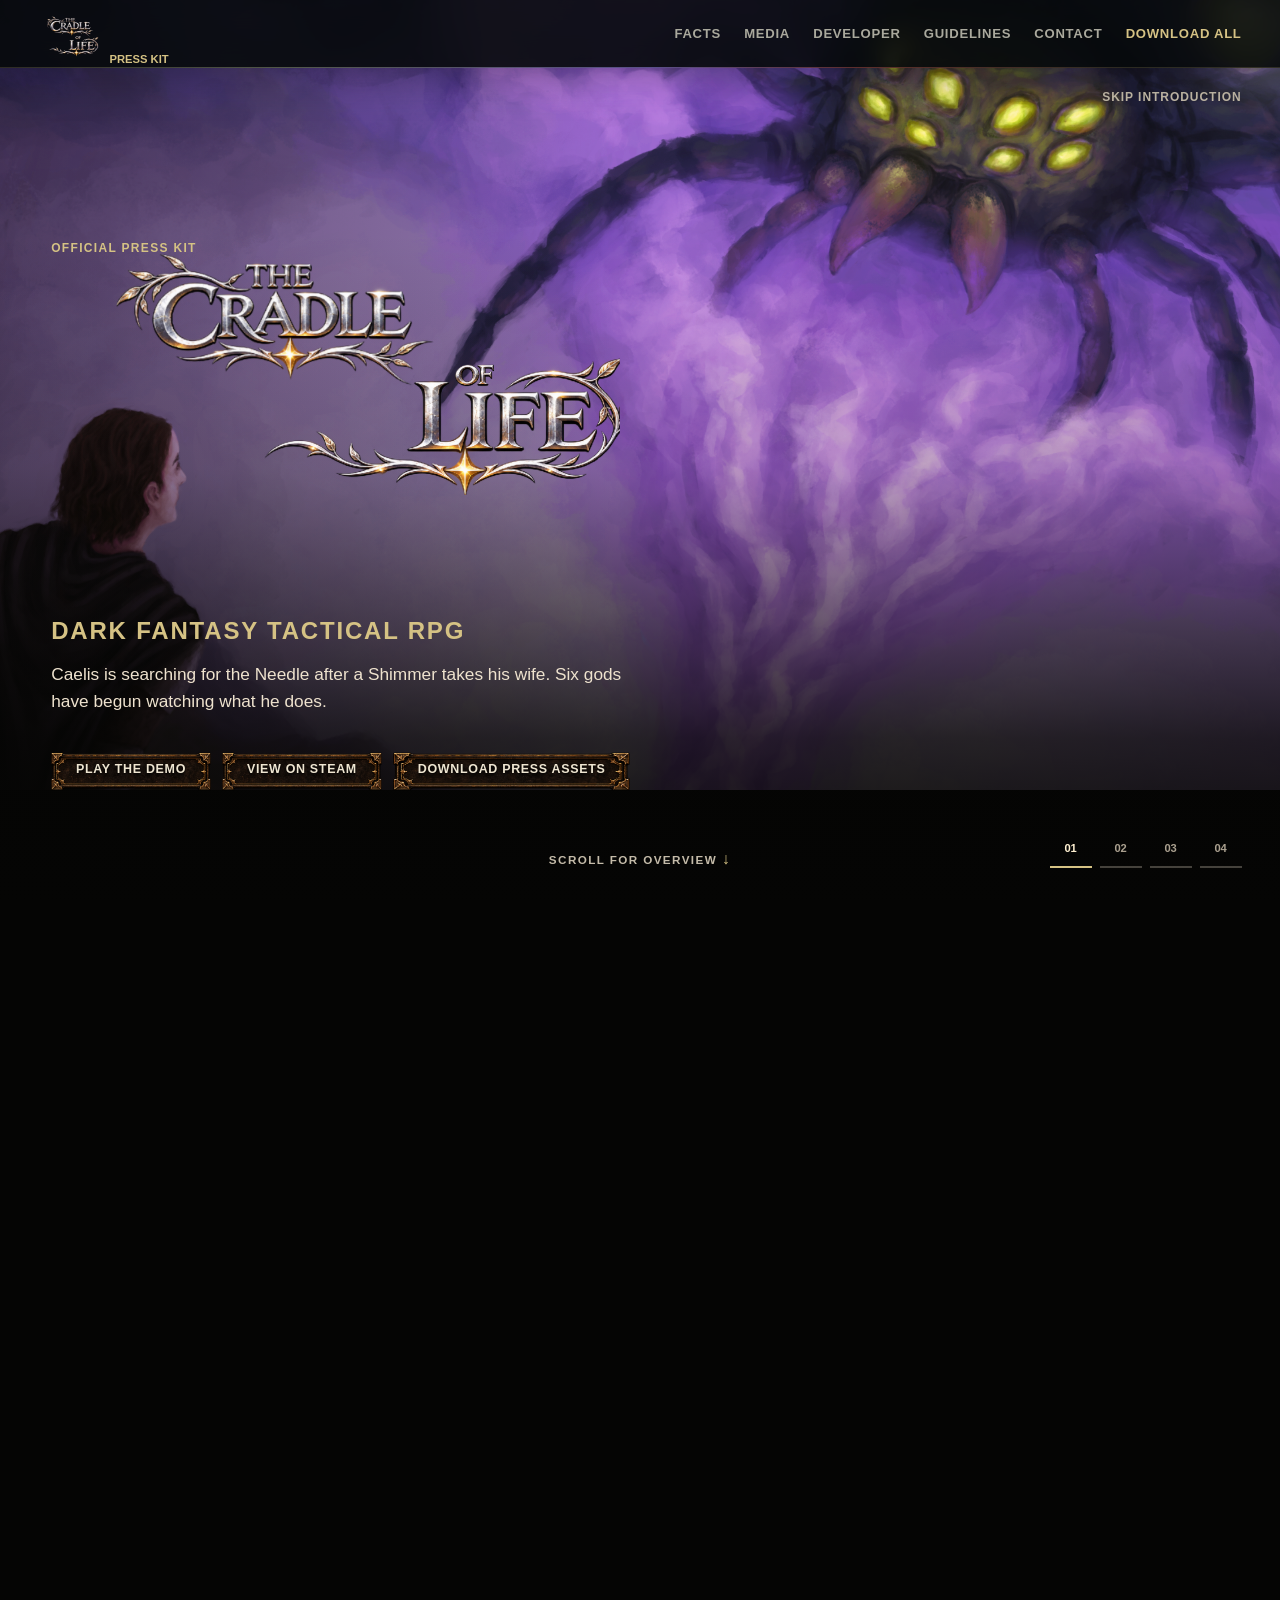
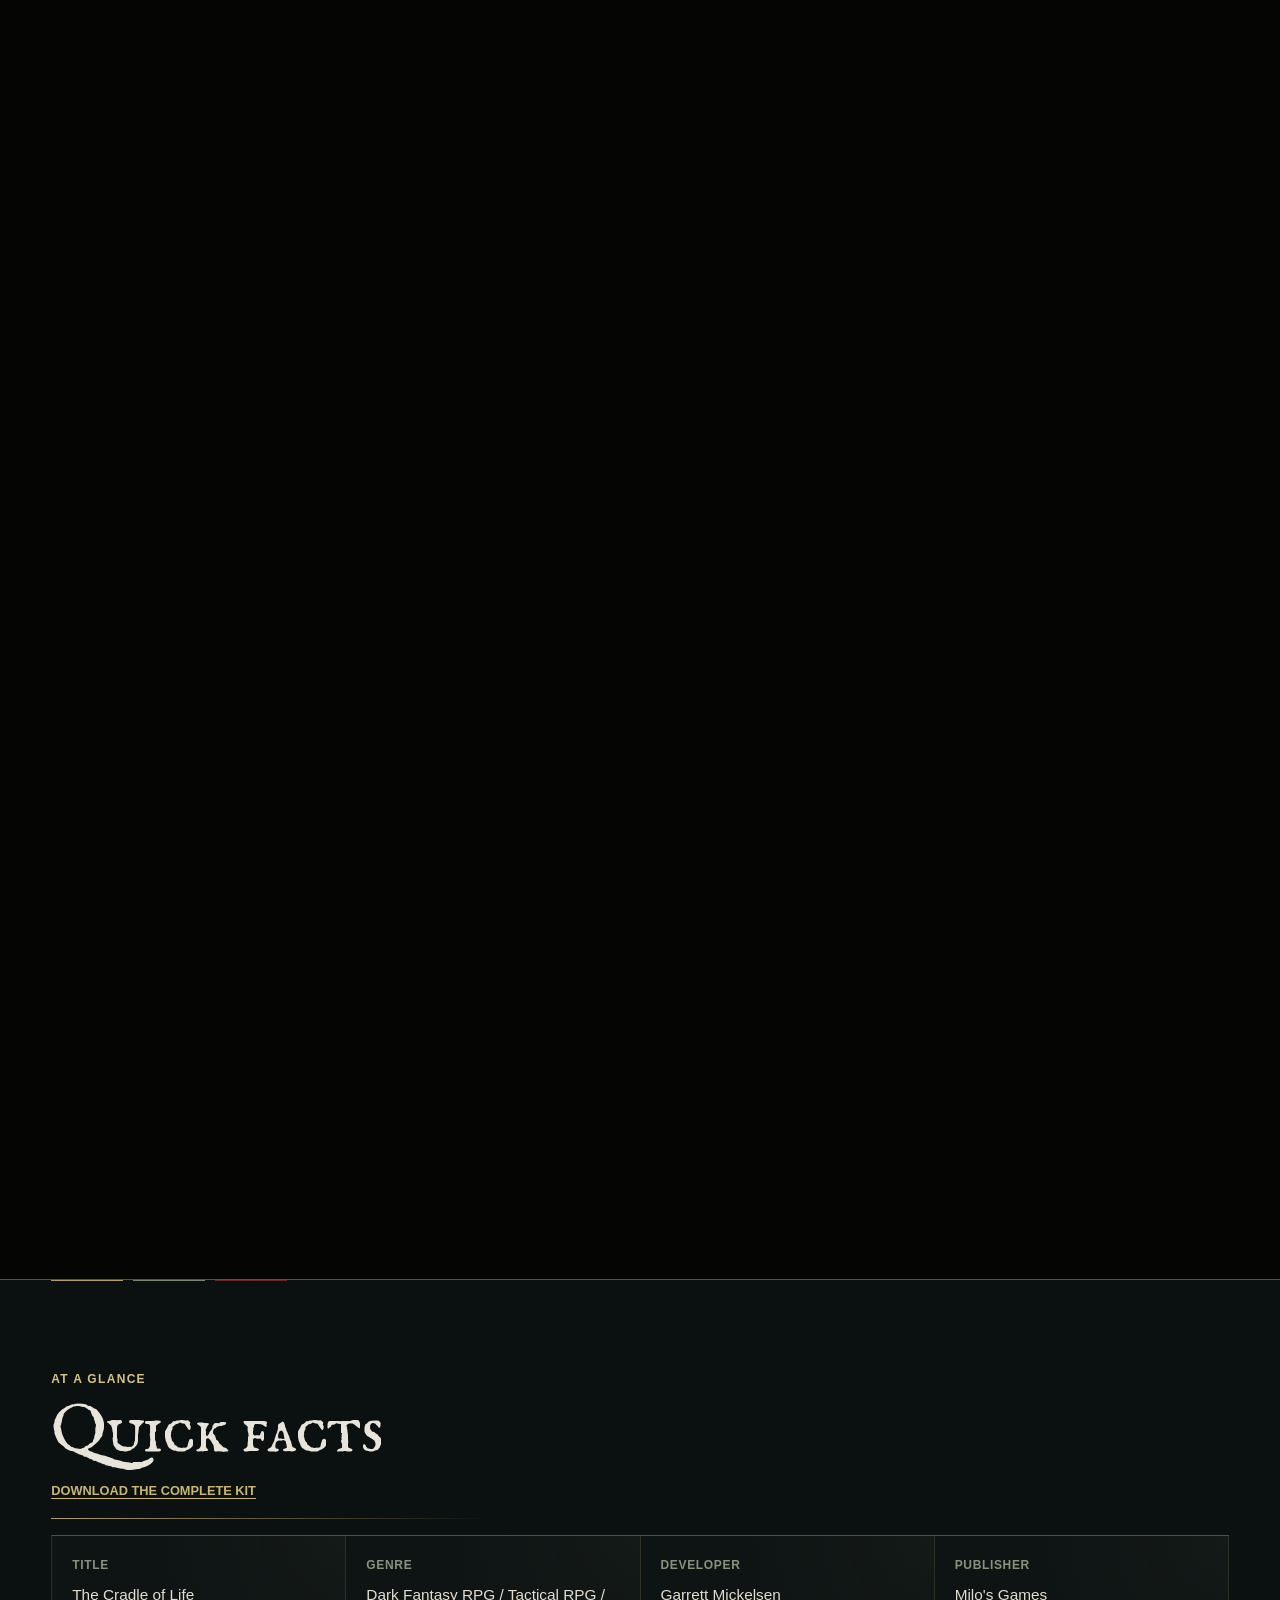
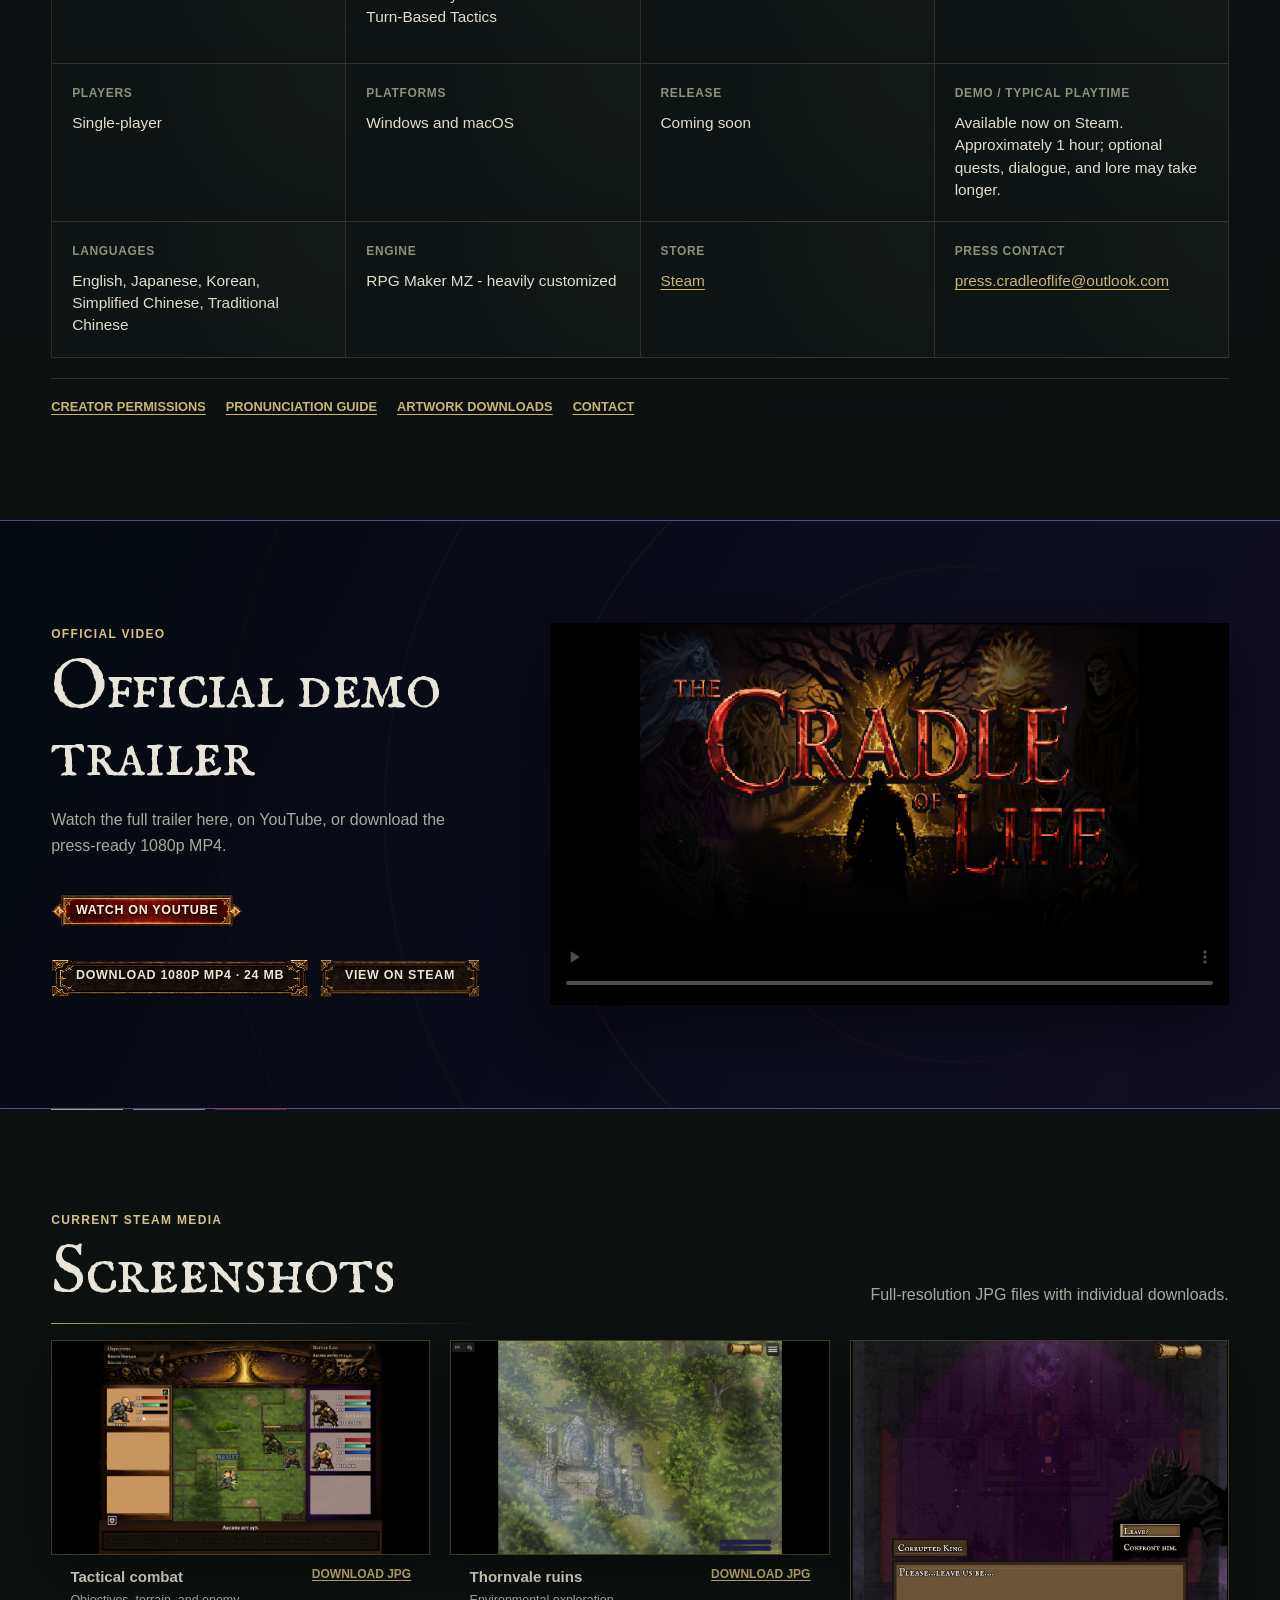
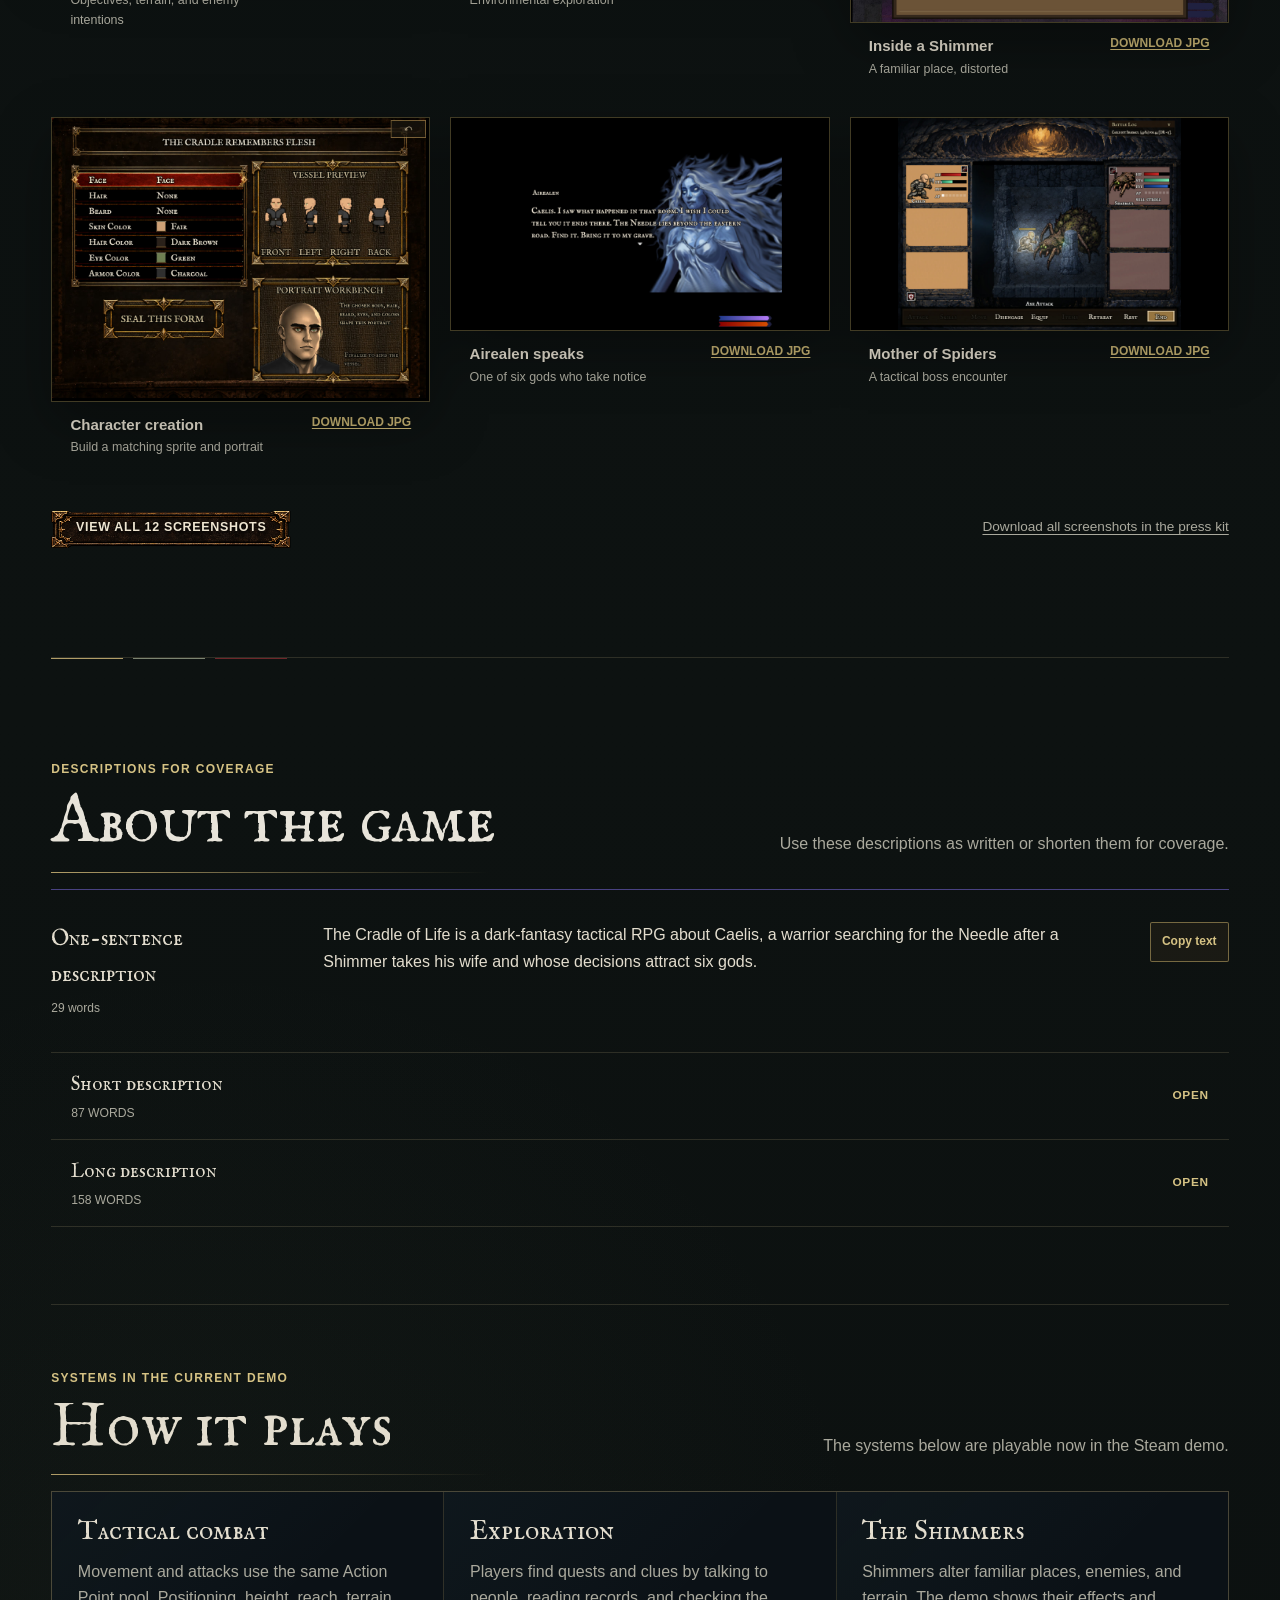
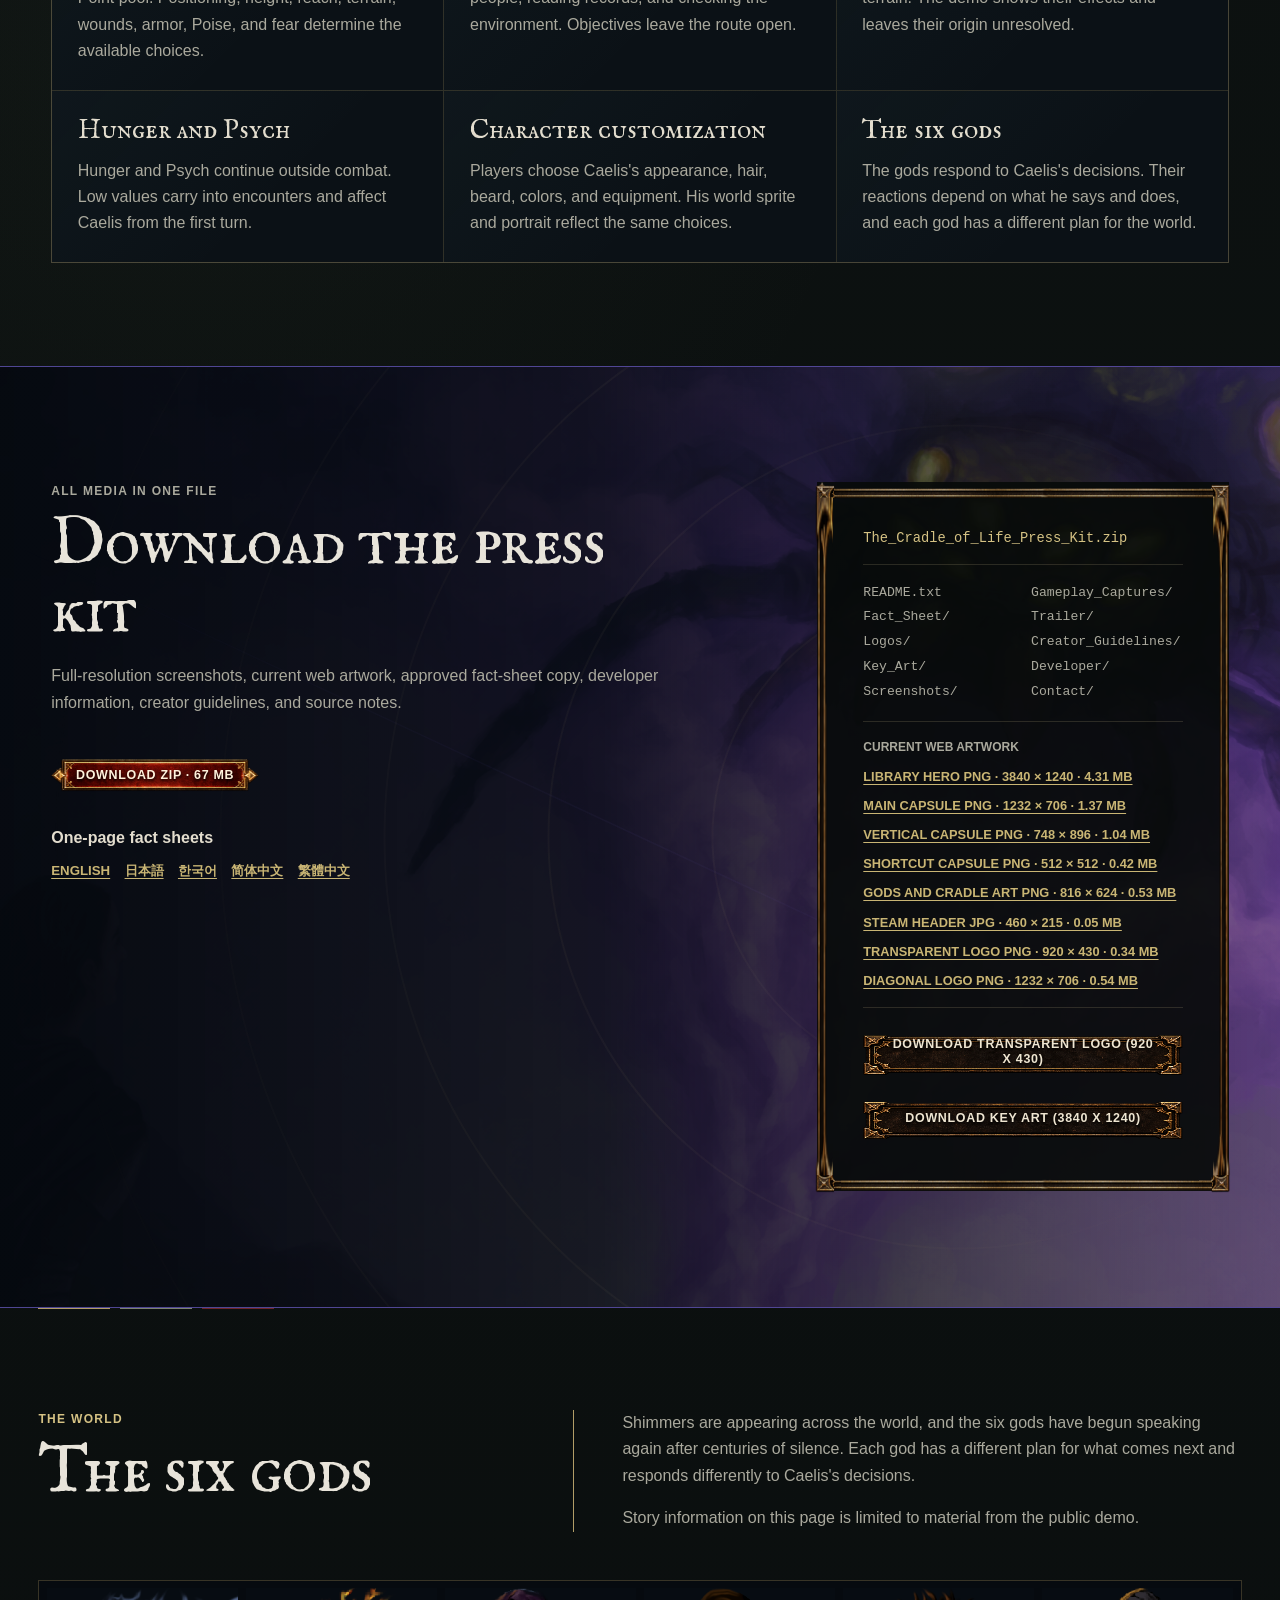
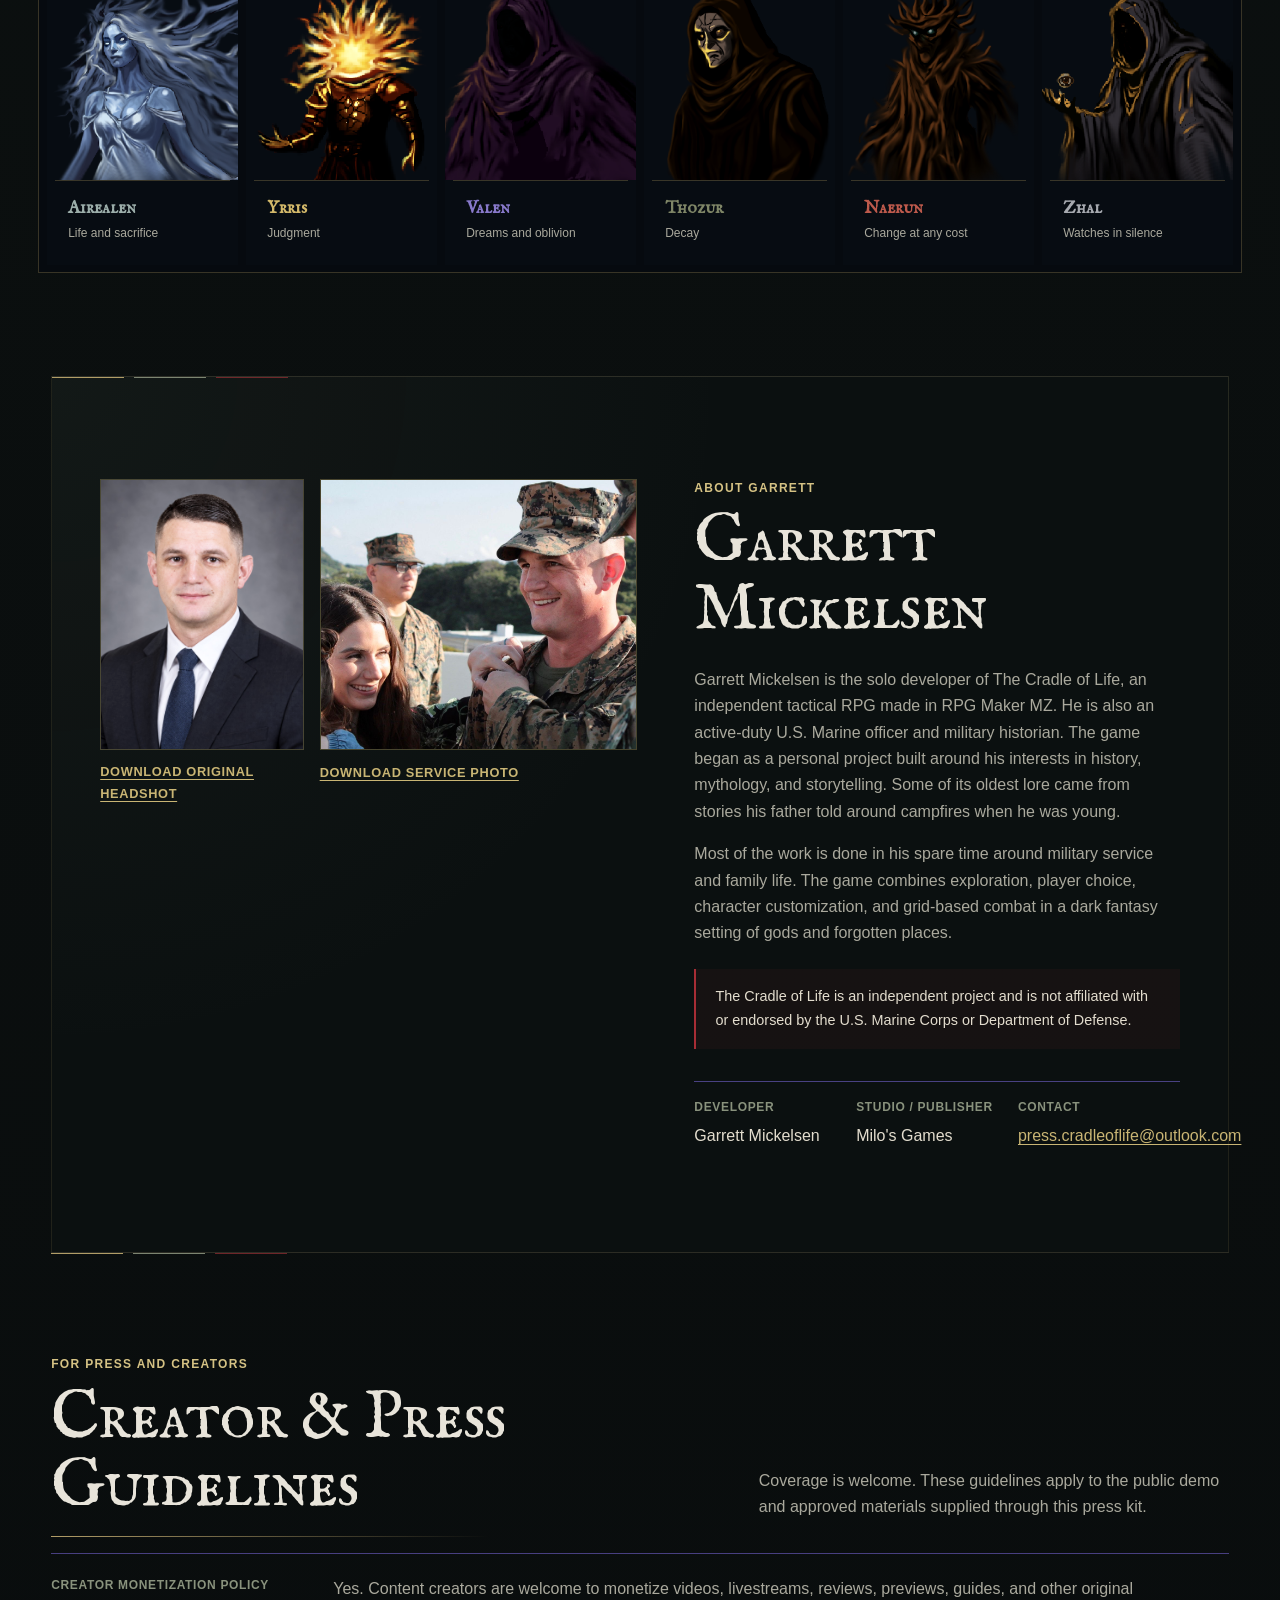
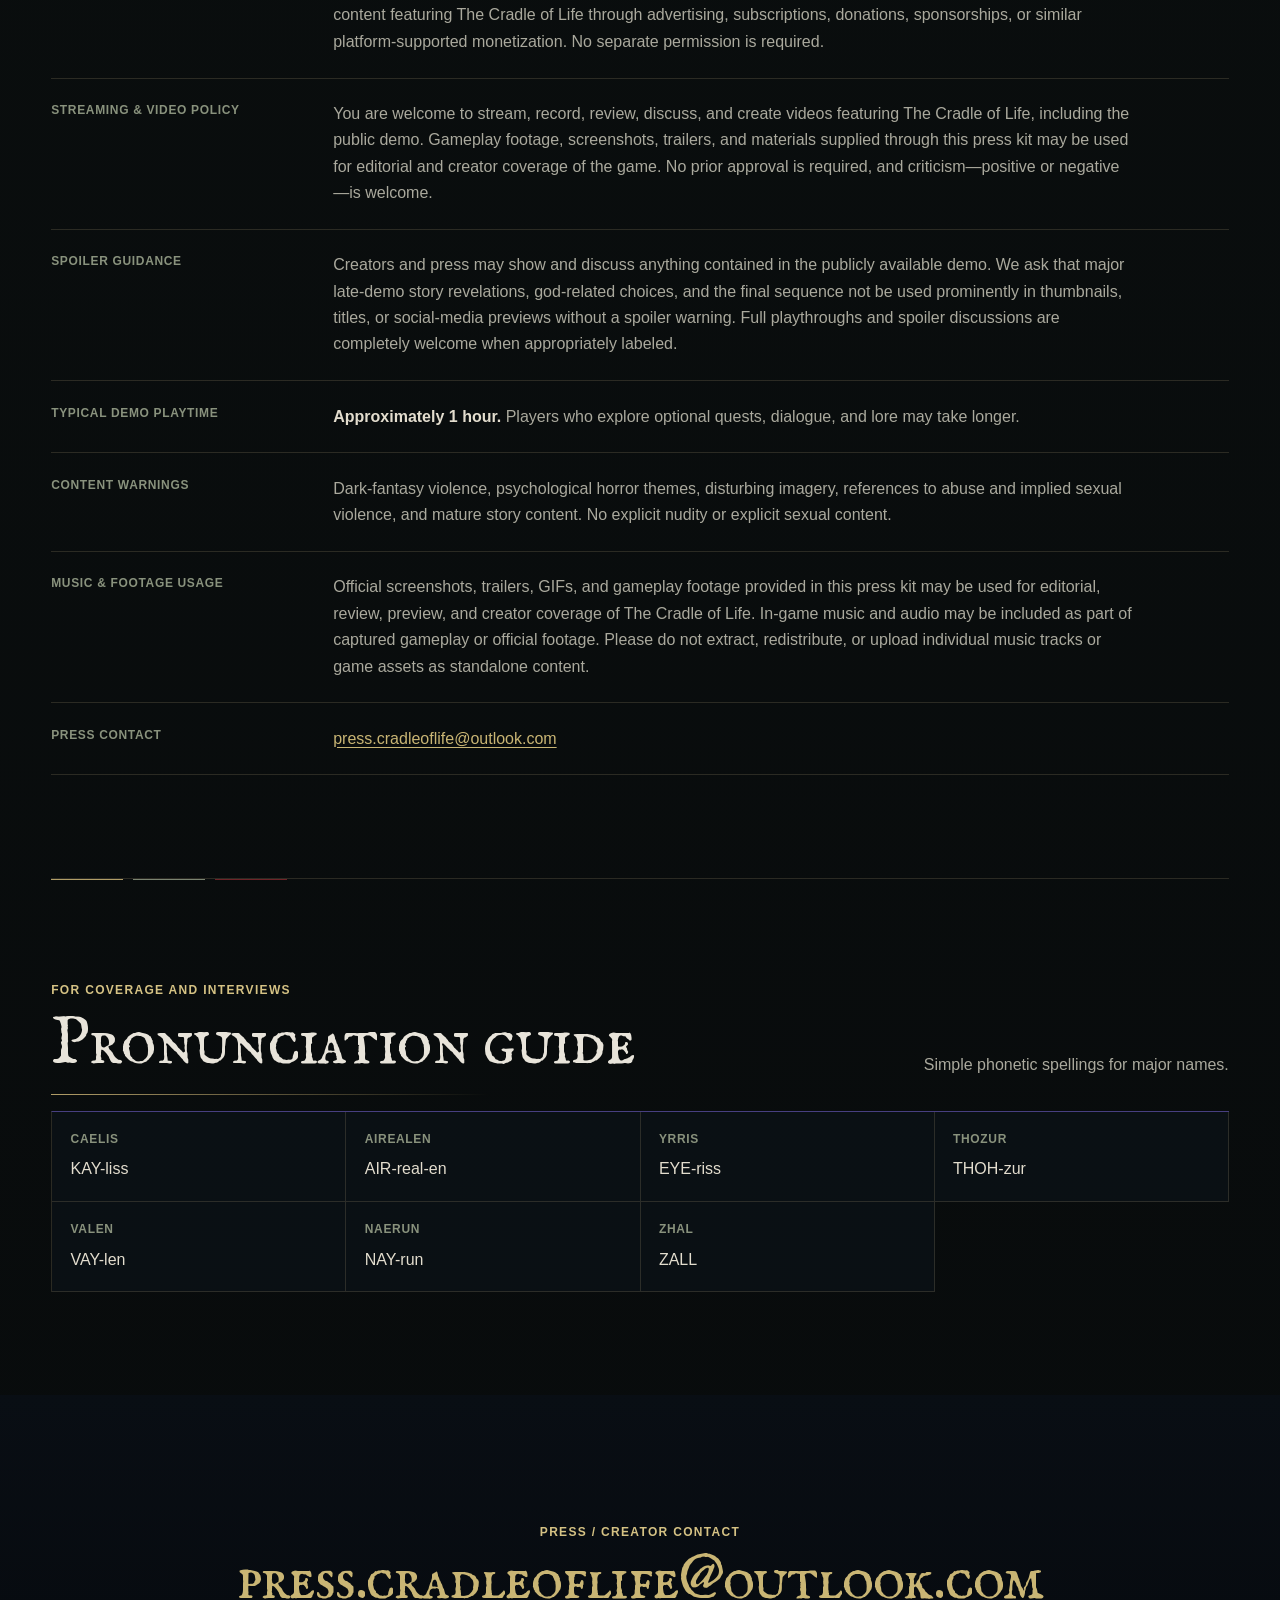
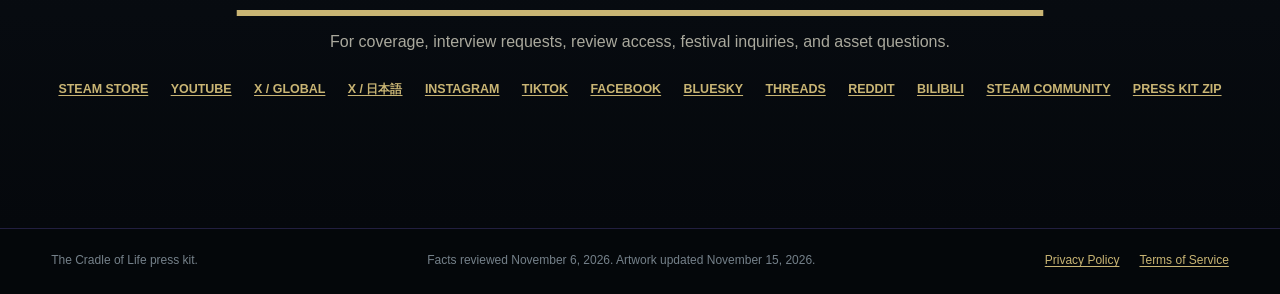
==== index.html @ 35439c55 "Fine tune mobile logo edge spacing" ====
<!doctype html>
<html lang="en">
<head>
  <meta charset="utf-8">
  <meta name="viewport" content="width=device-width, initial-scale=1">
  <title>The Cradle of Life | Press Kit</title>
  <meta name="description" content="Official press kit for The Cradle of Life, a dark-fantasy tactical RPG by Garrett Mickelsen. Facts, descriptions, screenshots, trailer, and downloadable media.">
  <meta name="theme-color" content="#090d13">
  <meta property="og:type" content="website">
  <meta property="og:title" content="The Cradle of Life | Press Kit">
  <meta property="og:description" content="Press materials for the dark-fantasy tactical RPG: facts, screenshots, key art, trailer, and contact information.">
  <meta property="og:url" content="https://grmickelsen.github.io/Cradle-of-Life-Press-Kit/">
  <meta property="og:image" content="https://grmickelsen.github.io/Cradle-of-Life-Press-Kit/assets/key-art/CradleOfLife_MainCapsule_1232x706.png">
  <meta property="og:image:alt" content="The Cradle of Life key art showing Caelis beneath a Shimmer and the Mother of Spiders.">
  <meta name="twitter:card" content="summary_large_image">
  <meta name="twitter:title" content="The Cradle of Life | Press Kit">
  <meta name="twitter:description" content="Facts, screenshots, key art, trailer, and contact information for The Cradle of Life.">
  <meta name="twitter:image" content="https://grmickelsen.github.io/Cradle-of-Life-Press-Kit/assets/key-art/CradleOfLife_MainCapsule_1232x706.png">
  <link rel="canonical" href="https://grmickelsen.github.io/Cradle-of-Life-Press-Kit/">
  <link rel="icon" href="assets/favicon.png" type="image/png">
  <link rel="stylesheet" href="css/style.css?v=20261115-mobile-logo-edge-aligned">
  <script type="application/ld+json">
  {"@context":"https://schema.org","@type":"VideoGame","name":"The Cradle of Life","description":"A dark-fantasy tactical RPG with grid combat, exploration, and decisions that draw the attention of six gods.","genre":["Dark Fantasy RPG","Tactical RPG","Turn-Based Tactics"],"playMode":"SinglePlayer","operatingSystem":["Windows","macOS"],"author":{"@type":"Person","name":"Garrett Mickelsen"},"publisher":{"@type":"Organization","name":"Milo's Games"},"url":"https://store.steampowered.com/app/4580240/The_Cradle_of_Life/","trailer":{"@type":"VideoObject","name":"The Cradle of Life - Official Demo Trailer","thumbnailUrl":"https://grmickelsen.github.io/Cradle-of-Life-Press-Kit/assets/trailer/official-trailer-poster.png","contentUrl":"https://youtu.be/dXcrJQChVNU"}}
  </script>
</head>
<body>
  <a class="skip-link" href="#main-content">Skip to press kit</a>

  <header class="site-header" data-header>
    <a class="wordmark" href="#top" aria-label="The Cradle of Life press kit home">
      <img src="assets/logo/CradleOfLife_ShortcutLogo_512x512.png" alt="" width="512" height="512">
      <small>Press Kit</small>
    </a>
    <button class="menu-toggle" type="button" aria-expanded="false" aria-controls="site-nav" data-menu-toggle>
      <span class="sr-only">Open navigation</span>
      <span aria-hidden="true"></span><span aria-hidden="true"></span><span aria-hidden="true"></span>
    </button>
    <nav id="site-nav" class="site-nav" aria-label="Press kit navigation" data-nav>
      <a href="#facts">Facts</a>
      <a href="#screenshots">Media</a>
      <a href="#developer">Developer</a>
      <a href="#creator-info">Guidelines</a>
      <a href="#contact">Contact</a>
      <a class="nav-download" href="downloads/The_Cradle_of_Life_Press_Kit.zip" download>Download all</a>
    </nav>
  </header>

  <main id="main-content">
    <section class="first-impression" id="top" aria-labelledby="hero-title" data-story>
      <div class="story-sticky">
        <div class="story-media" aria-hidden="true">
          <div class="story-visual story-opening-art is-active" data-story-visual="0"></div>
          <video class="story-visual story-video" data-story-visual="1" muted loop playsinline preload="metadata" poster="assets/gameplay/CradleOfLife_Gameplay_TacticalCombat-still.jpg?v=motion1">
            <source src="assets/gameplay/CradleOfLife_Gameplay_TacticalCombat.mp4?v=motion2" type="video/mp4">
          </video>
          <video class="story-visual story-video" data-story-visual="2" muted loop playsinline preload="metadata" poster="assets/gameplay/CradleOfLife_Gameplay_ShimmerCombat-still.jpg?v=motion1">
            <source src="assets/gameplay/CradleOfLife_Gameplay_ShimmerCombat.mp4?v=motion1" type="video/mp4">
          </video>
          <div class="story-visual story-gods-art" data-story-visual="3"></div>
          <div class="story-shade"></div>
        </div>

        <div class="story-copy">
          <article class="story-panel story-panel-title is-active" data-story-panel="0">
            <p class="eyebrow">Official press kit</p>
            <h1 class="sr-only" id="hero-title">The Cradle of Life</h1>
            <div class="hero-logo" aria-hidden="true"></div>
            <p class="hero-genre">Dark Fantasy Tactical RPG</p>
            <p class="hero-hook">Caelis is searching for the Needle after a Shimmer takes his wife. Six gods have begun watching what he does.</p>
            <div class="hero-actions" aria-label="Primary links">
              <a class="button button-primary" href="https://store.steampowered.com/app/4580240/The_Cradle_of_Life/" target="_blank" rel="noopener"><span>Play the demo</span></a>
              <a class="button button-secondary" href="https://store.steampowered.com/app/4580240/The_Cradle_of_Life/" target="_blank" rel="noopener"><span>View on Steam</span></a>
              <a class="button button-ghost" href="downloads/The_Cradle_of_Life_Press_Kit.zip" download><span>Download press assets</span></a>
            </div>
          </article>

          <article class="story-panel" data-story-panel="1" aria-hidden="true">
            <p class="eyebrow">Tactical combat</p>
            <h2>Combat uses one Action Point pool.</h2>
            <p>Moving, attacking, and using abilities all spend Action Points. Height, terrain, weapon reach, and position affect movement and attacks.</p>
          </article>

          <article class="story-panel" data-story-panel="2" aria-hidden="true">
            <p class="eyebrow">The Shimmers</p>
            <h2>Shimmers alter familiar places.</h2>
            <p>Inside a Shimmer, the terrain changes and familiar enemies may behave differently. The demo shows their effects and leaves their cause unresolved.</p>
          </article>

          <article class="story-panel" data-story-panel="3" aria-hidden="true">
            <p class="eyebrow">The six gods</p>
            <h2>Six gods respond to Caelis's decisions.</h2>
            <p>Each god has a different idea for the world's future. Conversations and choices determine which of them takes an interest.</p>
          </article>
        </div>

        <a class="story-skip" href="#facts">Skip introduction</a>
        <p class="story-scroll-cue" aria-hidden="true">Scroll for overview <span>&#8595;</span></p>
        <div class="story-progress" aria-label="Introduction chapters">
          <button class="is-active" type="button" data-story-jump="0" aria-label="Show title"><span>01</span></button>
          <button type="button" data-story-jump="1" aria-label="Show tactical combat"><span>02</span></button>
          <button type="button" data-story-jump="2" aria-label="Show the Shimmers"><span>03</span></button>
          <button type="button" data-story-jump="3" aria-label="Show the six gods"><span>04</span></button>
        </div>
      </div>

      <div class="story-steps" aria-hidden="true">
        <span class="story-step" data-story-step="0"></span>
        <span class="story-step" data-story-step="1"></span>
        <span class="story-step" data-story-step="2"></span>
        <span class="story-step" data-story-step="3"></span>
      </div>
    </section>

    <section class="section facts-section" id="facts" aria-labelledby="facts-title">
      <div class="section-heading">
        <p class="eyebrow">At a glance</p>
        <h2 id="facts-title">Quick facts</h2>
        <a class="text-link" href="downloads/The_Cradle_of_Life_Press_Kit.zip" download>Download the complete kit</a>
      </div>
      <dl class="fact-grid">
        <div><dt>Title</dt><dd>The Cradle of Life</dd></div>
        <div><dt>Genre</dt><dd>Dark Fantasy RPG / Tactical RPG / Turn-Based Tactics</dd></div>
        <div><dt>Developer</dt><dd>Garrett Mickelsen</dd></div>
        <div><dt>Publisher</dt><dd>Milo's Games</dd></div>
        <div><dt>Players</dt><dd>Single-player</dd></div>
        <div><dt>Platforms</dt><dd>Windows and macOS</dd></div>
        <div><dt>Release</dt><dd>Coming soon</dd></div>
        <div><dt>Demo / Typical playtime</dt><dd>Available now on Steam. Approximately 1 hour; optional quests, dialogue, and lore may take longer.</dd></div>
        <div><dt>Languages</dt><dd>English, Japanese, Korean, Simplified Chinese, Traditional Chinese</dd></div>
        <div><dt>Engine</dt><dd>RPG Maker MZ - heavily customized</dd></div>
        <div><dt>Store</dt><dd><a href="https://store.steampowered.com/app/4580240/The_Cradle_of_Life/" target="_blank" rel="noopener">Steam</a></dd></div>
        <div class="press-contact-row"><dt>Press contact</dt><dd><a href="mailto:press.cradleoflife@outlook.com" data-press-email-link><span data-press-email-text>press.cradleoflife@outlook.com</span></a><span hidden data-press-email-pending>Public press email pending</span></dd></div>
      </dl>
      <nav class="press-shortcuts" aria-label="Press and creator resources">
        <a href="#creator-info">Creator permissions</a>
        <a href="#pronunciation">Pronunciation guide</a>
        <a href="#downloads">Artwork downloads</a>
        <a href="#contact">Contact</a>
      </nav>
    </section>

    <section class="trailer-section" id="trailer" aria-labelledby="trailer-title">
      <div class="trailer-inner">
        <div class="trailer-copy">
          <p class="eyebrow">Official video</p>
          <h2 id="trailer-title">Official demo trailer</h2>
          <p>Watch the full trailer here, on YouTube, or download the press-ready 1080p MP4.</p>
          <div class="trailer-actions">
            <a class="button button-primary" href="https://youtu.be/dXcrJQChVNU" target="_blank" rel="noopener">Watch on YouTube</a>
            <a class="button button-secondary" href="assets/trailer/CradleOfLife_Official_Demo_Trailer_1080p.mp4" download>Download 1080p MP4 · 24 MB</a>
            <a class="button button-secondary" href="https://store.steampowered.com/app/4580240/The_Cradle_of_Life/" target="_blank" rel="noopener">View on Steam</a>
          </div>
        </div>
        <video class="trailer-video" controls preload="metadata" playsinline poster="assets/trailer/official-trailer-poster.png" aria-label="The Cradle of Life official demo trailer">
          <source src="assets/trailer/CradleOfLife_Official_Demo_Trailer_1080p.mp4" type="video/mp4">
          <a href="https://youtu.be/dXcrJQChVNU">Watch the official demo trailer on YouTube</a>.
        </video>
      </div>
    </section>

    <section class="section media-preview" id="screenshots" aria-labelledby="screenshots-title">
      <div class="section-heading split-heading">
        <div>
          <p class="eyebrow">Current Steam media</p>
          <h2 id="screenshots-title">Screenshots</h2>
        </div>
        <p class="heading-note">Full-resolution JPG files with individual downloads.</p>
      </div>
      <div class="gallery-grid">
        <figure class="gallery-item gallery-item-wide">
          <button class="gallery-open" type="button" data-gallery-index="0" data-full="assets/screenshots/01-tactical-combat-forest.jpg" data-caption="Tactical combat - rescue objective, terrain, and enemy intentions">
            <img src="assets/screenshots/01-tactical-combat-forest.jpg" alt="Tactical combat during a hostage rescue, with terrain, elevation, and enemy intentions visible." width="1920" height="1080">
          </button>
          <figcaption><span><strong>Tactical combat</strong><small>Objectives, terrain, and enemy intentions</small></span><a href="assets/screenshots/01-tactical-combat-forest.jpg" download>Download JPG</a></figcaption>
        </figure>
        <figure class="gallery-item">
          <button class="gallery-open" type="button" data-gallery-index="1" data-full="assets/screenshots/02-thornvale-ruins.jpg" data-caption="Thornvale ruins - environmental exploration">
            <img src="assets/screenshots/02-thornvale-ruins.jpg" alt="Caelis exploring overgrown stone ruins in a dense green forest." width="1920" height="1080" loading="lazy">
          </button>
          <figcaption><span><strong>Thornvale ruins</strong><small>Environmental exploration</small></span><a href="assets/screenshots/02-thornvale-ruins.jpg" download>Download JPG</a></figcaption>
        </figure>
        <figure class="gallery-item">
          <button class="gallery-open" type="button" data-gallery-index="2" data-full="assets/screenshots/03-shimmer-corrupted-king.jpg" data-caption="Inside a Shimmer - a familiar place distorted by a Shimmer">
            <img src="assets/screenshots/03-shimmer-corrupted-king.jpg" alt="Caelis facing a corrupted king inside a violet, reality-distorted Shimmer." width="1450" height="1080" loading="lazy">
          </button>
          <figcaption><span><strong>Inside a Shimmer</strong><small>A familiar place, distorted</small></span><a href="assets/screenshots/03-shimmer-corrupted-king.jpg" download>Download JPG</a></figcaption>
        </figure>
        <figure class="gallery-item">
          <button class="gallery-open" type="button" data-gallery-index="3" data-full="assets/screenshots/04-character-customization.jpg" data-caption="Character creation - matching sprite and portrait">
            <img src="assets/screenshots/04-character-customization.jpg" alt="Current character creator showing appearance controls, four world-sprite views, and a matching portrait." width="1024" height="768" loading="lazy">
          </button>
          <figcaption><span><strong>Character creation</strong><small>Build a matching sprite and portrait</small></span><a href="assets/screenshots/04-character-customization.jpg" download>Download JPG</a></figcaption>
        </figure>
        <figure class="gallery-item gallery-item-secondary" hidden>
          <button class="gallery-open" type="button" data-gallery-index="4" data-full="assets/screenshots/05-shimmer-combat.jpg" data-caption="Shimmer combat - hostile terrain and multiple enemies">
            <img src="assets/screenshots/05-shimmer-combat.jpg" alt="Caelis facing several Shimmer Kings amid violet Shimmer corruption." width="1920" height="1080" loading="lazy">
          </button>
          <figcaption><span><strong>Shimmer combat</strong><small>Hostile terrain and multiple enemies</small></span><a href="assets/screenshots/05-shimmer-combat.jpg" download>Download JPG</a></figcaption>
        </figure>
        <figure class="gallery-item gallery-item-wide">
          <button class="gallery-open" type="button" data-gallery-index="5" data-full="assets/screenshots/06-airealen-dialogue.jpg" data-caption="Airealen - one of six gods who take notice of Caelis">
            <img src="assets/screenshots/06-airealen-dialogue.jpg" alt="Airealen, a blue spectral god, speaking to Caelis against a dark background." width="1920" height="1080" loading="lazy">
          </button>
          <figcaption><span><strong>Airealen speaks</strong><small>One of six gods who take notice</small></span><a href="assets/screenshots/06-airealen-dialogue.jpg" download>Download JPG</a></figcaption>
        </figure>
        <figure class="gallery-item gallery-item-secondary" hidden>
          <button class="gallery-open" type="button" data-gallery-index="6" data-full="assets/screenshots/07-thornvale-castle-bridge.jpg" data-caption="Thornvale Castle - a location in the current demo">
            <img src="assets/screenshots/07-thornvale-castle-bridge.jpg" alt="Caelis crossing a long stone bridge toward Thornvale Castle." width="1920" height="1080" loading="lazy">
          </button>
          <figcaption><span><strong>Thornvale Castle</strong><small>A current demo location</small></span><a href="assets/screenshots/07-thornvale-castle-bridge.jpg" download>Download JPG</a></figcaption>
        </figure>
        <figure class="gallery-item gallery-item-secondary" hidden>
          <button class="gallery-open" type="button" data-gallery-index="7" data-full="assets/screenshots/08-tactical-combat-poise.jpg" data-caption="Poise under pressure - forced movement and psychological pressure">
            <img src="assets/screenshots/08-tactical-combat-poise.jpg" alt="Caelis being pulled toward a Shimmer King while psychological pressure alters the fight." width="1920" height="1080" loading="lazy">
          </button>
          <figcaption><span><strong>Poise under pressure</strong><small>Forced movement and psychological pressure</small></span><a href="assets/screenshots/08-tactical-combat-poise.jpg" download>Download JPG</a></figcaption>
        </figure>
        <figure class="gallery-item gallery-item-secondary" hidden>
          <button class="gallery-open" type="button" data-gallery-index="8" data-full="assets/screenshots/09-unstable-realm.jpg" data-caption="An unstable realm - environmental pressure and altered color">
            <img src="assets/screenshots/09-unstable-realm.jpg" alt="Caelis moving through a dark red environment distorted by an unstable atmosphere." width="1447" height="1080" loading="lazy">
          </button>
          <figcaption><span><strong>Unstable realm</strong><small>Environmental pressure and altered color</small></span><a href="assets/screenshots/09-unstable-realm.jpg" download>Download JPG</a></figcaption>
        </figure>
        <figure class="gallery-item gallery-item-secondary" hidden>
          <button class="gallery-open" type="button" data-gallery-index="9" data-full="assets/screenshots/10-forest-exploration.jpg" data-caption="Forest exploration - no glowing objective trail">
            <img src="assets/screenshots/10-forest-exploration.jpg" alt="Caelis following a narrow forest path surrounded by dense trees and foliage." width="1464" height="1080" loading="lazy">
          </button>
          <figcaption><span><strong>Forest exploration</strong><small>No glowing objective trail</small></span><a href="assets/screenshots/10-forest-exploration.jpg" download>Download JPG</a></figcaption>
        </figure>
        <figure class="gallery-item gallery-item-secondary" hidden>
          <button class="gallery-open" type="button" data-gallery-index="10" data-full="assets/screenshots/11-main-menu.jpg" data-caption="Main menu - condition, survival status, and character commands">
            <img src="assets/screenshots/11-main-menu.jpg" alt="Current main menu showing Caelis's portrait, condition, Hunger, Psych, and character commands." width="1024" height="768" loading="lazy">
          </button>
          <figcaption><span><strong>Main menu</strong><small>Condition, survival status, and commands</small></span><a href="assets/screenshots/11-main-menu.jpg" download>Download JPG</a></figcaption>
        </figure>
        <figure class="gallery-item">
          <button class="gallery-open" type="button" data-gallery-index="11" data-full="assets/screenshots/12-mother-of-spiders-fight.jpg" data-caption="Mother of Spiders - a tactical boss encounter">
            <img src="assets/screenshots/12-mother-of-spiders-fight.jpg" alt="Caelis confronting the Mother of Spiders during a tactical boss fight." width="1920" height="1080" loading="lazy">
          </button>
          <figcaption><span><strong>Mother of Spiders</strong><small>A tactical boss encounter</small></span><a href="assets/screenshots/12-mother-of-spiders-fight.jpg" download>Download JPG</a></figcaption>
        </figure>
      </div>
      <div class="gallery-more">
        <button class="button button-secondary" type="button" data-gallery-toggle aria-expanded="false">View all 12 screenshots</button>
        <a href="downloads/The_Cradle_of_Life_Press_Kit.zip" download>Download all screenshots in the press kit</a>
      </div>
    </section>

    <section class="section about-section" id="about" aria-labelledby="about-title">
      <div class="section-heading split-heading">
        <div>
          <p class="eyebrow">Descriptions for coverage</p>
          <h2 id="about-title">About the game</h2>
        </div>
        <p class="heading-note">Use these descriptions as written or shorten them for coverage.</p>
      </div>

      <div class="copy-stack">
        <article class="copy-block copy-block-primary">
          <div class="copy-label"><h3>One-sentence description</h3><span>29 words</span></div>
          <p data-copy-text>The Cradle of Life is a dark-fantasy tactical RPG about Caelis, a warrior searching for the Needle after a Shimmer takes his wife and whose decisions attract six gods.</p>
          <button class="copy-button" type="button" data-copy-button>Copy text</button>
        </article>

        <details class="copy-block copy-collapsible">
          <summary><span><strong>Short description</strong><small>87 words</small></span><span class="copy-summary-action">Open</span></summary>
          <div class="copy-collapsible-body">
          <p data-copy-text>The Cradle of Life is a dark-fantasy tactical RPG about Caelis, a warrior searching for the Needle after a Shimmer takes his wife. Combat takes place on a grid where movement and attacks use Action Points. Positioning, height, reach, wounds, Poise, Hunger, and Psych affect each encounter. The opening takes place in Thornvale, where players question people and search for quests and clues. Six gods respond to Caelis's decisions, and each has a different plan for the world. The Steam demo covers the opening section in Thornvale.</p>
            <button class="copy-button" type="button" data-copy-button>Copy text</button>
          </div>
        </details>

        <details class="copy-block copy-collapsible">
          <summary><span><strong>Long description</strong><small>158 words</small></span><span class="copy-summary-action">Open</span></summary>
          <div class="copy-collapsible-body">
            <p data-copy-text>Shimmers are appearing without warning. They alter familiar places, and sometimes people or entire villages disappear.

After a Shimmer takes his wife, Caelis searches for the Needle, a forgotten relic that may explain what happened. The search begins in Thornvale. Objectives leave the route open. Players progress by questioning people, reading records, and checking roads, homes, caves, ruins, and forests.

Combat uses a tactical grid and Action Points. Movement and attacks draw from the same pool. Height, weapon reach, armor, wounds, Poise, fear, and terrain affect each turn. Hunger and Psych continue outside combat, so Caelis's condition when a fight begins matters.

Players can customize Caelis's appearance across his world sprite and portrait. Weapon familiarity and Resolve develop through play. Six gods respond to Caelis's decisions, and each one has a different plan for the world.

The Steam demo contains the opening section in Thornvale. It introduces the Shimmers and the gods while leaving their larger role unresolved.</p>
            <button class="copy-button" type="button" data-copy-button>Copy text</button>
          </div>
        </details>
      </div>

      <div class="play-section" id="features" aria-labelledby="features-title">
        <div class="section-heading split-heading">
          <div>
            <p class="eyebrow">Systems in the current demo</p>
            <h3 id="features-title">How it plays</h3>
          </div>
          <p class="heading-note">The systems below are playable now in the Steam demo.</p>
        </div>

        <div class="feature-list feature-list-compact">
          <article class="feature-item">
            <h3>Tactical combat</h3>
            <p>Movement and attacks use the same Action Point pool. Positioning, height, reach, terrain, wounds, armor, Poise, and fear determine the available choices.</p>
          </article>
          <article class="feature-item">
            <h3>Exploration</h3>
            <p>Players find quests and clues by talking to people, reading records, and checking the environment. Objectives leave the route open.</p>
          </article>
          <article class="feature-item">
            <h3>The Shimmers</h3>
            <p>Shimmers alter familiar places, enemies, and terrain. The demo shows their effects and leaves their origin unresolved.</p>
          </article>
          <article class="feature-item">
            <h3>Hunger and Psych</h3>
            <p>Hunger and Psych continue outside combat. Low values carry into encounters and affect Caelis from the first turn.</p>
          </article>
          <article class="feature-item">
            <h3>Character customization</h3>
            <p>Players choose Caelis's appearance, hair, beard, colors, and equipment. His world sprite and portrait reflect the same choices.</p>
          </article>
          <article class="feature-item">
            <h3>The six gods</h3>
            <p>The gods respond to Caelis's decisions. Their reactions depend on what he says and does, and each god has a different plan for the world.</p>
          </article>
        </div>
      </div>
    </section>

    <section class="download-section" id="downloads" aria-labelledby="downloads-title">
      <div class="download-inner">
        <div>
          <p class="eyebrow">All media in one file</p>
          <h2 id="downloads-title">Download the press kit</h2>
          <p>Full-resolution screenshots, current web artwork, approved fact-sheet copy, developer information, creator guidelines, and source notes.</p>
          <a class="button button-primary button-large" href="downloads/The_Cradle_of_Life_Press_Kit.zip" download>Download ZIP · 67 MB</a>
          <div class="fact-sheet-links" aria-label="Localized fact sheets">
            <span>One-page fact sheets</span>
            <a href="output/pdf/The_Cradle_of_Life_Fact_Sheet_EN.pdf" download>English</a>
            <a href="output/pdf/The_Cradle_of_Life_Fact_Sheet_JA.pdf" download>日本語</a>
            <a href="output/pdf/The_Cradle_of_Life_Fact_Sheet_KO.pdf" download>한국어</a>
            <a href="output/pdf/The_Cradle_of_Life_Fact_Sheet_ZH-CN.pdf" download>简体中文</a>
            <a href="output/pdf/The_Cradle_of_Life_Fact_Sheet_ZH-TW.pdf" download>繁體中文</a>
          </div>
        </div>
        <div class="download-contents" aria-label="Press kit archive contents">
          <span>The_Cradle_of_Life_Press_Kit.zip</span>
          <ul>
            <li>README.txt</li>
            <li>Fact_Sheet/</li>
            <li>Logos/</li>
            <li>Key_Art/</li>
            <li>Screenshots/</li>
            <li>Gameplay_Captures/</li>
            <li>Trailer/</li>
            <li>Creator_Guidelines/</li>
            <li>Developer/</li>
            <li>Contact/</li>
          </ul>
          <div class="individual-assets">
            <span>Current web artwork</span>
            <a href="assets/key-art/CradleOfLife_LibraryHero_3840x1240.png" download>Library hero PNG · 3840 × 1240 · 4.31 MB</a>
            <a href="assets/key-art/CradleOfLife_MainCapsule_1232x706.png" download>Main capsule PNG · 1232 × 706 · 1.37 MB</a>
            <a href="assets/key-art/CradleOfLife_VerticalCapsule_748x896.png" download>Vertical capsule PNG · 748 × 896 · 1.04 MB</a>
            <a href="assets/key-art/CradleOfLife_ShortcutCapsule_512x512.png" download>Shortcut capsule PNG · 512 × 512 · 0.42 MB</a>
            <a href="assets/key-art/cradle-key-art.png" download>Gods and Cradle art PNG · 816 × 624 · 0.53 MB</a>
            <a href="assets/logo/steam-header.jpg" download>Steam header JPG · 460 × 215 · 0.05 MB</a>
            <a href="assets/logo/CradleOfLife_HeaderLogo_920x430.png" download>Transparent logo PNG · 920 × 430 · 0.34 MB</a>
            <a href="assets/logo/CradleOfLife_MainLogo_1232x706.png" download>Diagonal logo PNG · 1232 × 706 · 0.54 MB</a>
          </div>
          <div class="master-assets">
            <p data-master-assets-pending>A print-quality key-art master is not available yet.</p>
            <a class="button button-secondary" href="#" download hidden data-transparent-logo-png>Download Transparent Logo</a>
            <a class="button button-secondary" href="#" download hidden data-transparent-logo-svg>Download Transparent Logo (SVG)</a>
            <a class="button button-secondary" href="#" download hidden data-key-art-master>Download Key Art</a>
          </div>
        </div>
      </div>
    </section>

    <section class="section world-section" id="world" aria-labelledby="world-title">
      <div class="world-intro">
        <div>
          <p class="eyebrow">The world</p>
          <h2 id="world-title">The six gods</h2>
        </div>
        <div class="world-copy">
          <p>Shimmers are appearing across the world, and the six gods have begun speaking again after centuries of silence. Each god has a different plan for what comes next and responds differently to Caelis's decisions.</p>
          <p>Story information on this page is limited to material from the public demo.</p>
        </div>
      </div>
      <div class="pantheon-grid" aria-label="The six gods">
        <figure><img src="assets/pantheon/airealen.png" alt="Portrait of Airealen, rendered in cold blue light." width="256" height="256" loading="lazy"><figcaption><strong>Airealen</strong><span>Life and sacrifice</span></figcaption></figure>
        <figure><img src="assets/pantheon/yrris.png" alt="Portrait of Yrris." width="256" height="256" loading="lazy"><figcaption><strong>Yrris</strong><span>Judgment</span></figcaption></figure>
        <figure><img src="assets/pantheon/valen.png" alt="Portrait of Valen." width="256" height="256" loading="lazy"><figcaption><strong>Valen</strong><span>Dreams and oblivion</span></figcaption></figure>
        <figure><img src="assets/pantheon/thozur.png" alt="Portrait of Thozur." width="256" height="256" loading="lazy"><figcaption><strong>Thozur</strong><span>Decay</span></figcaption></figure>
        <figure><img src="assets/pantheon/naerun.png" alt="Portrait of Naerun." width="256" height="256" loading="lazy"><figcaption><strong>Naerun</strong><span>Change at any cost</span></figcaption></figure>
        <figure><img src="assets/pantheon/zhal.png" alt="Portrait of Zhal, a silent masked figure." width="256" height="256" loading="lazy"><figcaption><strong>Zhal</strong><span>Watches in silence</span></figcaption></figure>
      </div>
    </section>

    <section class="section developer-section" id="developer" aria-labelledby="developer-title">
      <div class="developer-layout">
        <div class="developer-portraits">
          <div class="headshot-frame">
            <div class="headshot-placeholder" role="img" aria-label="Developer portrait pending" hidden data-developer-headshot-placeholder>
              <span>GM</span>
              <small>Developer portrait pending</small>
            </div>
            <figure class="developer-headshot" data-developer-headshot>
              <img src="assets/developer/garrett-mickelsen-headshot.jpg" alt="Portrait of Garrett Mickelsen" width="960" height="1280" loading="lazy" data-developer-headshot-image>
              <figcaption><a href="assets/developer/garrett-mickelsen-headshot.jpg" download data-developer-headshot-download>Download original headshot</a></figcaption>
            </figure>
          </div>
          <figure class="developer-life-photo">
            <img src="assets/developer/garrett-mickelsen-service-and-family.jpg" alt="Garrett Mickelsen in Marine Corps uniform during an outdoor ceremony, smiling beside his wife." width="1156" height="989" loading="lazy">
            <figcaption><a href="assets/developer/garrett-mickelsen-service-and-family.jpg" download>Download service photo</a></figcaption>
          </figure>
        </div>
        <div>
          <p class="eyebrow">About Garrett</p>
          <h2 id="developer-title">Garrett Mickelsen</h2>
          <div class="developer-bio">
            <p>Garrett Mickelsen is the solo developer of The Cradle of Life, an independent tactical RPG made in RPG Maker MZ. He is also an active-duty U.S. Marine officer and military historian. The game began as a personal project built around his interests in history, mythology, and storytelling. Some of its oldest lore came from stories his father told around campfires when he was young.</p>
            <p>Most of the work is done in his spare time around military service and family life. The game combines exploration, player choice, character customization, and grid-based combat in a dark fantasy setting of gods and forgotten places.</p>
          </div>
          <p class="developer-disclaimer">The Cradle of Life is an independent project and is not affiliated with or endorsed by the U.S. Marine Corps or Department of Defense.</p>
          <dl class="developer-facts">
            <div><dt>Developer</dt><dd>Garrett Mickelsen</dd></div>
            <div><dt>Studio / publisher</dt><dd>Milo's Games</dd></div>
            <div class="press-contact-row"><dt>Contact</dt><dd><a href="mailto:press.cradleoflife@outlook.com" data-press-email-link><span data-press-email-text>press.cradleoflife@outlook.com</span></a><span hidden data-press-email-pending>Public press email pending</span></dd></div>
          </dl>
        </div>
      </div>
    </section>

    <section class="section creator-section" id="creator-info" aria-labelledby="creator-title">
      <div class="section-heading split-heading">
        <div>
          <p class="eyebrow">For press and creators</p>
          <h2 id="creator-title">Creator &amp; Press Guidelines</h2>
        </div>
        <p class="heading-note">Coverage is welcome. These guidelines apply to the public demo and approved materials supplied through this press kit.</p>
      </div>
      <dl class="policy-list">
        <div><dt>Creator Monetization Policy</dt><dd>Yes. Content creators are welcome to monetize videos, livestreams, reviews, previews, guides, and other original content featuring The Cradle of Life through advertising, subscriptions, donations, sponsorships, or similar platform-supported monetization. No separate permission is required.</dd></div>
        <div><dt>Streaming &amp; Video Policy</dt><dd>You are welcome to stream, record, review, discuss, and create videos featuring The Cradle of Life, including the public demo. Gameplay footage, screenshots, trailers, and materials supplied through this press kit may be used for editorial and creator coverage of the game. No prior approval is required, and criticism&mdash;positive or negative&mdash;is welcome.</dd></div>
        <div><dt>Spoiler Guidance</dt><dd>Creators and press may show and discuss anything contained in the publicly available demo. We ask that major late-demo story revelations, god-related choices, and the final sequence not be used prominently in thumbnails, titles, or social-media previews without a spoiler warning. Full playthroughs and spoiler discussions are completely welcome when appropriately labeled.</dd></div>
        <div><dt>Typical Demo Playtime</dt><dd><strong>Approximately 1 hour.</strong> Players who explore optional quests, dialogue, and lore may take longer.</dd></div>
        <div><dt>Content warnings</dt><dd>Dark-fantasy violence, psychological horror themes, disturbing imagery, references to abuse and implied sexual violence, and mature story content. No explicit nudity or explicit sexual content.</dd></div>
        <div><dt>Music &amp; Footage Usage</dt><dd>Official screenshots, trailers, GIFs, and gameplay footage provided in this press kit may be used for editorial, review, preview, and creator coverage of The Cradle of Life. In-game music and audio may be included as part of captured gameplay or official footage. Please do not extract, redistribute, or upload individual music tracks or game assets as standalone content.</dd></div>
        <div class="press-contact-row"><dt>Press contact</dt><dd><a href="mailto:press.cradleoflife@outlook.com" data-press-email-link><span data-press-email-text>press.cradleoflife@outlook.com</span></a><span hidden data-press-email-pending>Public press email pending</span></dd></div>
      </dl>
    </section>

    <section class="section pronunciation-section" id="pronunciation" aria-labelledby="pronunciation-title">
      <div class="section-heading split-heading">
        <div>
          <p class="eyebrow">For coverage and interviews</p>
          <h2 id="pronunciation-title">Pronunciation guide</h2>
        </div>
        <p class="heading-note">Simple phonetic spellings for major names.</p>
      </div>
      <dl class="pronunciation-grid">
        <div><dt>Caelis</dt><dd>KAY-liss</dd></div>
        <div><dt>Airealen</dt><dd>AIR-real-en</dd></div>
        <div><dt>Yrris</dt><dd>EYE-riss</dd></div>
        <div><dt>Thozur</dt><dd>THOH-zur</dd></div>
        <div><dt>Valen</dt><dd>VAY-len</dd></div>
        <div><dt>Naerun</dt><dd>NAY-run</dd></div>
        <div><dt>Zhal</dt><dd>ZALL</dd></div>
      </dl>
    </section>

    <section class="contact-section" id="contact" aria-labelledby="contact-title">
      <div class="contact-inner">
        <p class="eyebrow">Press / creator contact</p>
        <h2 id="contact-title"><a href="mailto:press.cradleoflife@outlook.com" data-press-email-link><span data-press-email-text>press.cradleoflife@outlook.com</span></a><span hidden data-press-email-pending>Public press email pending</span></h2>
        <p>For coverage, interview requests, review access, festival inquiries, and asset questions.</p>
        <div class="contact-links">
          <a href="https://store.steampowered.com/app/4580240/The_Cradle_of_Life/" target="_blank" rel="noopener">Steam store</a>
          <a href="https://www.youtube.com/@cradleoflife_dev" target="_blank" rel="noopener">YouTube</a>
          <a href="https://x.com/grmmilo" target="_blank" rel="noopener">X / Global</a>
          <a href="https://x.com/cradleoflife_jp" target="_blank" rel="noopener">X / 日本語</a>
          <a href="https://www.instagram.com/cradleoflife_dev/" target="_blank" rel="noopener">Instagram</a>
          <a href="https://www.tiktok.com/@cradleoflife_dev" target="_blank" rel="noopener">TikTok</a>
          <a href="https://www.facebook.com/1318164371390816" target="_blank" rel="noopener">Facebook</a>
          <a href="https://bsky.app/profile/cradleoflifedev.bsky.social" target="_blank" rel="noopener">Bluesky</a>
          <a href="https://www.threads.com/@mickelsengarrett" target="_blank" rel="noopener">Threads</a>
          <a href="https://www.reddit.com/user/Strong-Detail-2631/" target="_blank" rel="noopener">Reddit</a>
          <a href="https://space.bilibili.com/en/3747575731587915" target="_blank" rel="noopener">Bilibili</a>
          <a href="https://steamcommunity.com/app/4580240" target="_blank" rel="noopener">Steam Community</a>
          <a href="downloads/The_Cradle_of_Life_Press_Kit.zip" download>Press kit ZIP</a>
        </div>
      </div>
    </section>
  </main>

  <footer class="site-footer">
    <p>The Cradle of Life press kit.</p>
    <p>Facts reviewed November 6, 2026. Artwork updated November 15, 2026.</p>
    <nav class="footer-links" aria-label="Legal">
      <a href="privacy.html">Privacy Policy</a>
      <a href="terms.html">Terms of Service</a>
    </nav>
  </footer>

  <dialog class="lightbox" data-lightbox aria-labelledby="lightbox-caption">
    <div class="lightbox-toolbar">
      <button class="lightbox-close" type="button" data-lightbox-close aria-label="Close image and return to the screenshot gallery"><span aria-hidden="true">&#8592;</span><span>Back to gallery</span></button>
      <span class="lightbox-counter" aria-live="polite" data-lightbox-counter></span>
    </div>
    <button class="lightbox-nav lightbox-prev" type="button" data-lightbox-prev aria-label="Previous screenshot">&#8592;</button>
    <figure>
      <img src="assets/screenshots/01-tactical-combat-forest.jpg" alt="" data-lightbox-image>
      <figcaption id="lightbox-caption"><span data-lightbox-caption></span><a href="assets/screenshots/01-tactical-combat-forest.jpg" download data-lightbox-download>Download full-resolution JPG</a></figcaption>
    </figure>
    <button class="lightbox-nav lightbox-next" type="button" data-lightbox-next aria-label="Next screenshot">&#8594;</button>
  </dialog>

  <script src="js/main.js?v=20261115-capsule-art" defer></script>
</body>
</html>
---- css/style.css ----
@font-face {
  font-family: "Cradle Display";
  src: url("../assets/fonts/IMFellEnglish.ttf") format("truetype");
  font-display: swap;
}

:root {
  --ink: #100c0b;
  --ink-deep: #080706;
  --panel: #171210;
  --panel-raised: #201815;
  --paper: #e8decb;
  --paper-muted: #bfb29d;
  --amber: #d0a34c;
  --amber-bright: #f0c66d;
  --blood: #7f241e;
  --line: rgba(218, 176, 91, 0.3);
  --line-strong: rgba(218, 176, 91, 0.58);
  --content: 1180px;
  color-scheme: dark;
}

* { box-sizing: border-box; }
[hidden] { display: none !important; }

html {
  scroll-behavior: smooth;
  scroll-padding-top: 78px;
}

body {
  margin: 0;
  min-width: 320px;
  background: var(--ink);
  color: var(--paper);
  font-family: "Segoe UI", Arial, sans-serif;
  font-size: 1rem;
  line-height: 1.65;
}

body::before {
  content: "";
  position: fixed;
  inset: 0;
  z-index: -1;
  pointer-events: none;
  background:
    linear-gradient(rgba(16, 12, 11, 0.94), rgba(16, 12, 11, 0.94)),
    url("../assets/key-art/steam-page-background.jpg") center top / 1438px auto repeat-y;
}

img { display: block; max-width: 100%; }
a { color: var(--amber-bright); text-underline-offset: 0.2em; }
a:hover { color: #ffe0a0; }
button, a { -webkit-tap-highlight-color: transparent; }

:focus-visible {
  outline: 3px solid var(--amber-bright);
  outline-offset: 4px;
}

.sr-only {
  position: absolute;
  width: 1px;
  height: 1px;
  padding: 0;
  margin: -1px;
  overflow: hidden;
  clip: rect(0, 0, 0, 0);
  white-space: nowrap;
  border: 0;
}

.skip-link {
  position: fixed;
  left: 1rem;
  top: -5rem;
  z-index: 100;
  padding: 0.75rem 1rem;
  background: var(--paper);
  color: var(--ink);
}

.skip-link:focus { top: 1rem; }

.site-header {
  position: fixed;
  inset: 0 0 auto;
  z-index: 50;
  height: 68px;
  display: flex;
  align-items: center;
  justify-content: space-between;
  padding: 0 3vw;
  border-bottom: 1px solid rgba(218, 176, 91, 0.18);
  background: rgba(8, 7, 6, 0.82);
  backdrop-filter: blur(14px);
}

.wordmark {
  display: inline-flex;
  align-items: baseline;
  gap: 0.75rem;
  color: var(--paper);
  font-family: "Cradle Display", Georgia, serif;
  font-size: 1.28rem;
  text-decoration: none;
}

.wordmark small {
  color: var(--amber);
  font-family: "Segoe UI", Arial, sans-serif;
  font-size: 0.7rem;
  font-weight: 700;
  letter-spacing: 0;
  text-transform: uppercase;
}

.site-nav { display: flex; align-items: center; gap: 1.45rem; }
.site-nav a {
  color: var(--paper-muted);
  font-size: 0.82rem;
  font-weight: 700;
  letter-spacing: 0;
  text-decoration: none;
  text-transform: uppercase;
}
.site-nav a:hover { color: var(--paper); }
.site-nav .nav-download { color: var(--amber-bright); }

.menu-toggle { display: none; }

.hero {
  position: relative;
  min-height: min(820px, 92vh);
  display: grid;
  align-content: end;
  overflow: hidden;
  border-bottom: 1px solid var(--line-strong);
  background: var(--ink-deep);
}

.hero-backdrop {
  position: absolute;
  inset: 0;
  background-image:
    linear-gradient(90deg, rgba(8, 7, 6, 0.97) 0%, rgba(8, 7, 6, 0.6) 42%, rgba(8, 7, 6, 0.14) 72%),
    linear-gradient(0deg, rgba(8, 7, 6, 0.98) 0%, transparent 48%),
    url("../assets/key-art/cradle-key-art.png");
  background-position: center, center, center 34%;
  background-repeat: no-repeat;
  background-size: cover, cover, min(74vw, 1050px) auto;
  filter: saturate(0.92) contrast(1.06);
  transform: scale(1.01);
}

.hero-content {
  position: relative;
  width: min(var(--content), 92vw);
  margin: 0 auto;
  padding: 9rem 0 10rem;
}

.eyebrow {
  margin: 0 0 0.6rem;
  color: var(--amber-bright);
  font-size: 0.75rem;
  font-weight: 800;
  letter-spacing: 0;
  text-transform: uppercase;
}

h1, h2, h3 { font-family: "Cradle Display", Georgia, serif; font-weight: 400; }

h1 {
  max-width: 700px;
  margin: 0;
  color: #f4ead6;
  font-size: 8rem;
  line-height: 0.78;
  text-wrap: balance;
  text-shadow: 0 3px 24px #000, 0 0 55px rgba(105, 23, 18, 0.35);
}

.hero-genre {
  margin: 1.45rem 0 0;
  color: var(--amber-bright);
  font-size: 1.5rem;
  font-weight: 650;
  letter-spacing: 0;
  text-transform: uppercase;
}

.hero-hook {
  max-width: 570px;
  margin: 0.65rem 0 0;
  color: #d7cbb7;
  font-family: "Cradle Display", Georgia, serif;
  font-size: 1.35rem;
}

.hero-actions { display: flex; flex-wrap: wrap; gap: 0.7rem; margin-top: 1.7rem; }

.button {
  display: inline-flex;
  min-height: 46px;
  align-items: center;
  justify-content: center;
  padding: 0.7rem 1.05rem;
  border: 1px solid transparent;
  border-radius: 2px;
  font-size: 0.78rem;
  font-weight: 800;
  letter-spacing: 0;
  line-height: 1.2;
  text-align: center;
  text-decoration: none;
  text-transform: uppercase;
  transition: background-color 160ms ease, border-color 160ms ease, color 160ms ease;
}

.button-primary { background: var(--amber-bright); color: var(--ink-deep); }
.button-primary:hover { background: #ffe2a3; color: var(--ink-deep); }
.button-secondary { border-color: var(--line-strong); background: rgba(20, 14, 12, 0.78); color: var(--paper); }
.button-secondary:hover { border-color: var(--amber-bright); color: var(--paper); }
.button-ghost { color: var(--paper-muted); }
.button-ghost:hover { color: var(--paper); }

.hero-facts {
  position: absolute;
  inset: auto 0 0;
  z-index: 2;
  display: grid;
  grid-template-columns: repeat(4, 1fr);
  margin: 0;
  padding: 1.05rem max(4vw, calc((100vw - var(--content)) / 2));
  border-top: 1px solid var(--line);
  background: rgba(8, 7, 6, 0.88);
}

.hero-facts div { min-width: 0; padding: 0.2rem 1.4rem; border-left: 1px solid var(--line); }
.hero-facts div:first-child { padding-left: 0; border-left: 0; }
.hero-facts dt, .fact-grid dt {
  color: var(--amber);
  font-size: 0.75rem;
  font-weight: 800;
  letter-spacing: 0;
  text-transform: uppercase;
}
.hero-facts dd { margin: 0.15rem 0 0; color: var(--paper); font-size: 0.88rem; line-height: 1.35; }

.section {
  width: min(var(--content), 92vw);
  margin: 0 auto;
  padding: clamp(4.5rem, 8vw, 7.5rem) 0;
}

.section + .section { border-top: 1px solid var(--line); }
.section-heading { margin-bottom: 2rem; }
.split-heading { display: flex; align-items: end; justify-content: space-between; gap: 2rem; }
h2 { margin: 0; color: #f0e4cf; font-size: 4.25rem; line-height: 1; }
.heading-note { max-width: 470px; margin: 0; color: var(--paper-muted); }
.text-link { display: inline-block; margin-top: 0.8rem; font-size: 0.8rem; font-weight: 750; letter-spacing: 0; text-transform: uppercase; }

.fact-grid {
  display: grid;
  grid-template-columns: repeat(4, minmax(0, 1fr));
  margin: 0;
  border-top: 1px solid var(--line-strong);
  border-left: 1px solid var(--line);
}

.fact-grid div {
  min-height: 128px;
  padding: 1.25rem;
  border-right: 1px solid var(--line);
  border-bottom: 1px solid var(--line);
  background: rgba(23, 18, 16, 0.72);
}

.fact-grid dd { margin: 0.5rem 0 0; color: var(--paper); font-size: 0.96rem; line-height: 1.45; }
.placeholder { color: #ffb1a8; font-family: Consolas, monospace; font-size: 0.9em; overflow-wrap: anywhere; }
.press-shortcuts {
  display: flex;
  flex-wrap: wrap;
  gap: 0.6rem 1.25rem;
  margin-top: 1.25rem;
  padding-top: 1.1rem;
  border-top: 1px solid var(--line);
}
.press-shortcuts a { font-size: 0.8rem; font-weight: 750; text-transform: uppercase; }

.copy-stack { border-top: 1px solid var(--line-strong); }
.copy-block {
  position: relative;
  display: grid;
  grid-template-columns: 240px 1fr auto;
  gap: 2rem;
  align-items: start;
  padding: 2rem 0;
  border-bottom: 1px solid var(--line);
}
.copy-label h3 { margin: 0; color: var(--paper); font-size: 1.35rem; }
.copy-label span { color: var(--paper-muted); font-size: 0.75rem; }
.copy-block p { max-width: 760px; margin: 0; white-space: pre-line; }
.copy-button {
  padding: 0.55rem 0.7rem;
  border: 1px solid var(--line-strong);
  border-radius: 2px;
  background: transparent;
  color: var(--amber-bright);
  font: inherit;
  font-size: 0.75rem;
  font-weight: 700;
  cursor: pointer;
}
.copy-button:hover { border-color: var(--amber-bright); background: rgba(208, 163, 76, 0.08); }

.difference-grid {
  display: grid;
  grid-template-columns: repeat(3, minmax(0, 1fr));
  gap: 1rem;
  margin-bottom: clamp(3rem, 6vw, 5rem);
}

.difference-card {
  position: relative;
  min-height: 310px;
  padding: 4.5rem 1.6rem 1.7rem;
  overflow: hidden;
  border: 1px solid rgba(185, 163, 99, 0.32);
  background: linear-gradient(155deg, rgba(122, 33, 31, 0.18), rgba(8, 9, 10, 0.78) 44%);
}

.difference-card::after {
  content: "";
  position: absolute;
  inset: auto -20% -52% 28%;
  height: 70%;
  background: radial-gradient(ellipse, rgba(122, 33, 31, 0.22), transparent 70%);
  pointer-events: none;
}

.difference-number {
  position: absolute;
  top: 1.35rem;
  left: 1.55rem;
  color: var(--blood-bright);
  font-family: "Cradle Display", Georgia, serif;
  font-size: 1rem;
  letter-spacing: 0.12em;
}

.difference-card h3 { position: relative; margin: 0; color: var(--paper); font-size: clamp(1.45rem, 2vw, 1.9rem); line-height: 1.1; }
.difference-card p { position: relative; margin: 1rem 0 0; color: var(--paper-muted); }
.systems-heading { margin-bottom: 1.25rem; }
.systems-heading h3 { margin: 0.35rem 0 0; color: var(--paper); font-size: 1.8rem; }

.feature-list {
  display: grid;
  grid-template-columns: repeat(2, minmax(0, 1fr));
  border-top: 1px solid var(--line-strong);
}

.feature-item {
  display: grid;
  grid-template-columns: 42px minmax(0, 1fr);
  gap: 0 1.25rem;
  padding: 2rem 2rem 2rem 0;
  border-bottom: 1px solid var(--line);
}

.feature-item:nth-child(even) {
  padding-left: 2rem;
  border-left: 1px solid var(--line);
}

.feature-number {
  grid-row: 1 / span 2;
  color: var(--blood);
  font-family: "Cradle Display", Georgia, serif;
  font-size: 1.25rem;
}

.feature-item h3 { margin: 0; color: var(--paper); font-size: 1.55rem; line-height: 1.2; }
.feature-item p { margin: 0.65rem 0 0; color: var(--paper-muted); }

.gallery-grid { display: grid; grid-template-columns: repeat(2, minmax(0, 1fr)); gap: 1.25rem; }
.gallery-item { min-width: 0; margin: 0; }
.gallery-item-wide { grid-column: 1 / -1; }
.gallery-open {
  display: block;
  width: 100%;
  padding: 0;
  overflow: hidden;
  border: 1px solid var(--line);
  border-radius: 2px;
  background: #050505;
  cursor: zoom-in;
}
.gallery-open img { width: 100%; height: auto; transition: opacity 180ms ease; }
.gallery-open:hover img { opacity: 0.86; }
.gallery-item figcaption { display: flex; align-items: start; justify-content: space-between; gap: 1rem; padding: 0.65rem 0.15rem 0; }
.gallery-item figcaption > span { min-width: 0; }
.gallery-item figcaption strong { display: block; color: var(--paper); font-size: 0.94rem; }
.gallery-item figcaption small { display: block; color: var(--paper-muted); font-size: 0.78rem; }
.gallery-item figcaption a { flex: 0 0 auto; font-size: 0.75rem; font-weight: 750; letter-spacing: 0; text-transform: uppercase; }

.clips-section { border-top-color: var(--line-strong); }
.capture-grid { display: grid; grid-template-columns: repeat(2, minmax(0, 1fr)); gap: 1.25rem; }
.capture-card { min-width: 0; border: 1px solid var(--line); background: rgba(13, 10, 9, 0.65); }
.capture-preview { display: grid; aspect-ratio: 16 / 9; place-items: center; overflow: hidden; border-bottom: 1px solid var(--line); background: #050505; }
.capture-preview img, .capture-preview video { width: 100%; height: 100%; object-fit: contain; }
.capture-copy { padding: 1.25rem; }
.capture-copy h3 { margin: 0; color: var(--paper); font-size: 1.5rem; line-height: 1.2; }
.capture-copy p { margin: 0.55rem 0 0; color: var(--paper-muted); }
.capture-downloads { display: flex; flex-wrap: wrap; gap: 0.55rem 1rem; margin-top: 1rem; }
.capture-downloads a { font-size: 0.8rem; font-weight: 750; text-transform: uppercase; }

.trailer-section {
  border-block: 1px solid var(--line-strong);
  background: rgba(6, 5, 5, 0.86);
}
.trailer-inner {
  width: min(var(--content), 92vw);
  margin: 0 auto;
  padding: clamp(4rem, 8vw, 7rem) 0;
  display: grid;
  grid-template-columns: minmax(280px, 0.78fr) minmax(420px, 1.22fr);
  align-items: center;
  gap: clamp(2rem, 5vw, 5rem);
}
.trailer-copy h2 { margin-bottom: 1rem; }
.trailer-copy > p:not(.eyebrow) { max-width: 480px; color: var(--paper-muted); }
.trailer-actions { display: flex; flex-wrap: wrap; gap: 0.7rem; margin-top: 1.5rem; }
.trailer-poster {
  position: relative;
  display: block;
  overflow: hidden;
  border: 1px solid var(--line-strong);
  background: #050505;
}
.trailer-poster img { width: 100%; aspect-ratio: 16 / 9; object-fit: cover; transition: opacity 180ms ease; }
.trailer-poster:hover img { opacity: 0.74; }
.play-mark {
  position: absolute;
  left: 50%;
  top: 50%;
  display: grid;
  width: 66px;
  height: 66px;
  place-items: center;
  border: 1px solid rgba(255, 237, 204, 0.72);
  border-radius: 50%;
  background: rgba(8, 7, 6, 0.78);
  color: var(--paper);
  font-size: 1.3rem;
  transform: translate(-50%, -50%);
}

.trailer-video {
  display: block;
  width: 100%;
  aspect-ratio: 16 / 9;
  border: 0;
  background: #050505;
  box-shadow: 0 22px 64px rgba(0, 0, 0, 0.42);
}

.fact-sheet-links {
  display: flex;
  flex-wrap: wrap;
  gap: 0.55rem 0.9rem;
  margin-top: 1.4rem;
  max-width: 530px;
}
.fact-sheet-links span { flex-basis: 100%; color: var(--paper); font-weight: 700; }
.fact-sheet-links a { font-size: 0.83rem; font-weight: 750; text-transform: uppercase; }

.world-intro {
  display: grid;
  grid-template-columns: 0.8fr 1.2fr;
  gap: clamp(2rem, 7vw, 7rem);
  align-items: start;
  margin-bottom: 3rem;
}
.world-copy { border-left: 1px solid var(--line-strong); padding-left: clamp(1.5rem, 4vw, 3rem); }
.world-copy p { margin: 0; color: var(--paper-muted); }
.world-copy p + p { margin-top: 1rem; }
.pantheon-grid { display: grid; grid-template-columns: repeat(6, minmax(0, 1fr)); border: 1px solid var(--line); }
.pantheon-grid figure { min-width: 0; margin: 0; border-left: 1px solid var(--line); background: rgba(8, 7, 6, 0.62); }
.pantheon-grid figure:first-child { border-left: 0; }
.pantheon-grid img { width: 100%; aspect-ratio: 1; object-fit: cover; filter: saturate(0.78); }
.pantheon-grid figcaption { padding: 0.85rem; border-top: 1px solid var(--line); }
.pantheon-grid strong { display: block; color: var(--paper); font-family: "Cradle Display", Georgia, serif; font-size: 1.12rem; }
.pantheon-grid span { display: block; color: var(--paper-muted); font-size: 0.75rem; }

.developer-layout {
  display: grid;
  grid-template-columns: minmax(240px, 0.7fr) minmax(0, 1.3fr);
  gap: clamp(2.5rem, 7vw, 7rem);
  align-items: start;
}
.headshot-frame { width: 100%; max-width: 420px; }
.headshot-placeholder {
  display: grid;
  aspect-ratio: 4 / 5;
  place-items: center;
  align-content: center;
  border: 1px dashed var(--line-strong);
  background: rgba(9, 7, 6, 0.7);
  color: var(--paper-muted);
}
.headshot-placeholder span { color: var(--line-strong); font-family: "Cradle Display", Georgia, serif; font-size: 6rem; line-height: 1; }
.headshot-placeholder small { max-width: 80%; margin-top: 1rem; color: var(--paper-muted); text-align: center; }
.developer-headshot { margin: 0; }
.developer-headshot img { width: 100%; aspect-ratio: 4 / 5; object-fit: cover; border: 1px solid var(--line-strong); }
.developer-headshot figcaption { padding-top: 0.65rem; font-size: 0.8rem; font-weight: 750; text-transform: uppercase; }
.developer-bio { max-width: 760px; margin-top: 1.4rem; }
.developer-bio p { margin: 0; color: var(--paper-muted); }
.developer-bio p + p { margin-top: 1rem; }
.developer-disclaimer { max-width: 760px; margin: 1.4rem 0 0; padding: 1rem 0 1rem 1.2rem; border-left: 2px solid var(--blood); color: var(--paper); font-size: 0.9rem; }
.developer-facts { display: grid; grid-template-columns: repeat(3, minmax(0, 1fr)); margin: 2rem 0 0; border-top: 1px solid var(--line); }
.developer-facts div { padding: 1rem 1rem 0 0; }
.developer-facts dt, .policy-list dt, .pronunciation-grid dt { color: var(--amber); font-size: 0.75rem; font-weight: 800; letter-spacing: 0; text-transform: uppercase; }
.developer-facts dd { margin: 0.35rem 0 0; }

.policy-list { margin: 0; border-top: 1px solid var(--line-strong); }
.policy-list div { display: grid; grid-template-columns: minmax(190px, 250px) minmax(0, 1fr); gap: 2rem; padding: 1.4rem 0; border-bottom: 1px solid var(--line); }
.policy-list dd { max-width: 800px; margin: 0; color: var(--paper-muted); }
.policy-list dd strong { color: var(--paper); }

.pronunciation-grid { display: grid; grid-template-columns: repeat(4, minmax(0, 1fr)); margin: 0; border-top: 1px solid var(--line-strong); border-left: 1px solid var(--line); }
.pronunciation-grid div { min-width: 0; padding: 1.15rem; border-right: 1px solid var(--line); border-bottom: 1px solid var(--line); }
.pronunciation-grid dd { margin: 0.4rem 0 0; overflow-wrap: anywhere; }

.download-section {
  border-block: 1px solid var(--line-strong);
  background:
    linear-gradient(90deg, rgba(8, 7, 6, 0.99) 0%, rgba(8, 7, 6, 0.86) 52%, rgba(8, 7, 6, 0.42) 100%),
    url("../assets/key-art/cradle-key-art.png") right center / auto 120% no-repeat,
    #080706;
}
.download-inner {
  width: min(var(--content), 92vw);
  margin: 0 auto;
  padding: clamp(5rem, 9vw, 8rem) 0;
  display: grid;
  grid-template-columns: minmax(0, 1fr) minmax(280px, 0.62fr);
  gap: clamp(2.5rem, 8vw, 8rem);
}
.download-inner > div:first-child { max-width: 690px; }
.download-inner h2 { max-width: 650px; }
.download-inner p { max-width: 650px; color: var(--paper-muted); }
.button-large { min-height: 54px; margin-top: 1rem; padding-inline: 1.5rem; }
.download-contents { align-self: center; padding: 1.5rem; border: 1px solid var(--line-strong); background: rgba(8, 7, 6, 0.84); }
.download-contents > span { display: block; padding-bottom: 0.8rem; border-bottom: 1px solid var(--line); color: var(--amber-bright); font-family: Consolas, monospace; font-size: 0.86rem; overflow-wrap: anywhere; }
.download-contents ul { columns: 2; margin: 1rem 0 0; padding: 0; list-style: none; }
.download-contents li { color: var(--paper-muted); font-family: Consolas, monospace; font-size: 0.82rem; line-height: 1.9; }
.individual-assets { display: grid; gap: 0.5rem; margin-top: 1rem; padding-top: 1rem; border-top: 1px solid var(--line); }
.individual-assets > span { color: var(--paper-muted); font-size: 0.75rem; font-weight: 800; text-transform: uppercase; }
.individual-assets a { font-size: 0.8rem; font-weight: 750; text-transform: uppercase; }
.master-assets { display: grid; gap: 0.65rem; margin-top: 1rem; padding-top: 1rem; border-top: 1px solid var(--line); }
.master-assets p { margin: 0; font-size: 0.85rem; }
.master-assets .button { width: 100%; }

.contact-section { background: #090706; }
.contact-inner { width: min(var(--content), 92vw); margin: 0 auto; padding: clamp(5rem, 10vw, 9rem) 0; text-align: center; }
.contact-inner h2 { max-width: 100%; font-size: 3.8rem; overflow-wrap: anywhere; }
.contact-inner > p:not(.eyebrow) { color: var(--paper-muted); }
.contact-links { display: flex; flex-wrap: wrap; justify-content: center; gap: 1.4rem; margin-top: 1.5rem; }
.contact-links a { font-size: 0.78rem; font-weight: 750; letter-spacing: 0; text-transform: uppercase; }

.site-footer {
  display: flex;
  justify-content: space-between;
  gap: 2rem;
  padding: 1.4rem 4vw;
  border-top: 1px solid var(--line);
  background: #050504;
  color: #887e70;
  font-size: 0.75rem;
}
.site-footer p { margin: 0; }
.site-footer code { color: #a99b86; }
.footer-links { display: flex; gap: 1.25rem; }

.legal-page .site-header { position: sticky; }
.legal-main {
  width: min(820px, 92vw);
  margin: 0 auto;
  padding: clamp(4rem, 8vw, 7rem) 0;
}
.legal-main h1 { margin-bottom: 0.5rem; font-size: clamp(3.2rem, 8vw, 6rem); }
.legal-main h2 { margin: 2.75rem 0 0.75rem; font-size: clamp(1.8rem, 4vw, 2.7rem); }
.legal-main h3 { margin: 1.75rem 0 0.5rem; font-size: 1.25rem; }
.legal-main p,
.legal-main li { color: var(--paper-muted); }
.legal-main strong { color: var(--paper); }
.legal-meta { margin: 0 0 3rem; color: var(--amber); }
.legal-note {
  margin: 2rem 0;
  padding: 1.25rem 1.5rem;
  border-left: 3px solid var(--amber);
  background: rgba(218, 176, 91, 0.08);
}
.legal-main ul { padding-left: 1.25rem; }

.lightbox {
  width: min(96vw, 1500px);
  max-width: none;
  height: min(94vh, 980px);
  max-height: none;
  margin: auto;
  padding: 3rem 4.5rem 1rem;
  overflow: hidden;
  border: 1px solid var(--line-strong);
  border-radius: 2px;
  background: #050504;
  color: var(--paper);
}
.lightbox::backdrop { background: rgba(0, 0, 0, 0.9); backdrop-filter: blur(8px); }
.lightbox.lightbox-fallback {
  position: fixed;
  z-index: 1000;
  inset: 0;
  background: rgba(5, 5, 4, 0.99);
}
.lightbox[open] { display: grid; grid-template-columns: auto minmax(0, 1fr) auto; align-items: center; gap: 1rem; }
.lightbox figure { min-width: 0; height: 100%; margin: 0; display: grid; grid-template-rows: minmax(0, 1fr) auto; }
.lightbox figure img { width: 100%; height: 100%; object-fit: contain; }
.lightbox figure figcaption { display: flex; justify-content: space-between; gap: 1rem; padding: 0.8rem 0 0; color: var(--paper-muted); font-size: 0.84rem; }
.lightbox button { border: 0; background: transparent; color: var(--paper); cursor: pointer; }
.lightbox-toolbar {
  position: absolute;
  z-index: 5;
  top: calc(0.65rem + env(safe-area-inset-top));
  right: calc(0.8rem + env(safe-area-inset-right));
  left: calc(0.8rem + env(safe-area-inset-left));
  display: flex;
  align-items: center;
  justify-content: space-between;
  gap: 1rem;
  pointer-events: none;
}
.lightbox-close {
  display: inline-flex;
  min-height: 46px;
  align-items: center;
  gap: 0.55rem;
  padding: 0.6rem 0.9rem;
  border: 1px solid rgba(185, 163, 99, 0.62) !important;
  border-radius: 2px;
  background: rgba(10, 9, 8, 0.94) !important;
  color: var(--paper) !important;
  font: inherit;
  font-size: 0.88rem;
  font-weight: 750;
  letter-spacing: 0.04em;
  pointer-events: auto;
  text-transform: uppercase;
}
.lightbox-close:hover,
.lightbox-close:focus-visible { border-color: var(--amber-bright) !important; background: rgba(122, 33, 31, 0.94) !important; }
.lightbox-counter { color: var(--paper-muted); font-size: 0.8rem; font-weight: 700; pointer-events: auto; }
.lightbox-nav { width: 44px; height: 54px; font-size: 1.8rem; }
body.lightbox-open { overflow: hidden; }

@media (max-width: 900px) {
  h1 { font-size: 6rem; }
  h2 { font-size: 3.5rem; }
  .menu-toggle {
    display: grid;
    width: 44px;
    height: 44px;
    place-content: center;
    gap: 5px;
    border: 0;
    background: transparent;
    color: var(--paper);
    cursor: pointer;
  }
  .menu-toggle span[aria-hidden] { width: 23px; height: 2px; background: currentColor; }
  .site-nav {
    position: absolute;
    inset: 68px 0 auto;
    display: none;
    align-items: stretch;
    padding: 1rem 4vw 1.3rem;
    border-bottom: 1px solid var(--line-strong);
    background: rgba(8, 7, 6, 0.98);
  }
  .site-nav.is-open { display: grid; }
  .site-nav a { padding: 0.55rem 0; }
  .hero { min-height: 820px; }
  .hero-backdrop {
    background-image:
      linear-gradient(0deg, rgba(8, 7, 6, 0.99) 0%, rgba(8, 7, 6, 0.68) 52%, rgba(8, 7, 6, 0.14) 100%),
      url("../assets/key-art/cradle-key-art.png");
    background-position: center, center 17%;
    background-size: cover, auto 68%;
  }
  .hero-content { padding: 16rem 0 15rem; }
  .hero-facts { grid-template-columns: repeat(2, 1fr); }
  .hero-facts div { padding: 0.45rem 1rem; border-bottom: 1px solid rgba(218, 176, 91, 0.15); }
  .hero-facts div:nth-child(odd) { border-left: 0; }
  .fact-grid { grid-template-columns: repeat(2, minmax(0, 1fr)); }
  .difference-grid { grid-template-columns: 1fr; }
  .difference-card { min-height: 0; }
  .copy-block { grid-template-columns: 190px 1fr; }
  .copy-button { grid-column: 2; justify-self: start; }
  .capture-grid { grid-template-columns: 1fr; }
  .trailer-inner { grid-template-columns: 1fr; }
  .world-intro { grid-template-columns: 1fr; gap: 1.5rem; }
  .world-copy { padding-left: 1.5rem; }
  .pantheon-grid { grid-template-columns: repeat(3, minmax(0, 1fr)); }
  .pantheon-grid figure:nth-child(4) { border-left: 0; }
  .pantheon-grid figure:nth-child(n+4) { border-top: 1px solid var(--line); }
  .developer-facts { grid-template-columns: 1fr; }
  .pronunciation-grid { grid-template-columns: repeat(2, minmax(0, 1fr)); }
  .download-inner { grid-template-columns: 1fr; }
  .download-contents { max-width: 520px; }
  .lightbox { padding-inline: 0.5rem; }
  .lightbox[open] { grid-template-columns: 40px minmax(0, 1fr) 40px; gap: 0; }
}

@media (max-width: 620px) {
  .site-header { padding-inline: 4vw; }
  .wordmark { font-size: 1.05rem; }
  .wordmark small { display: none; }
  .hero { min-height: 870px; }
  .hero-backdrop {
    background-image:
      linear-gradient(0deg, rgba(8, 7, 6, 1) 0%, rgba(8, 7, 6, 0.98) 31%, rgba(8, 7, 6, 0.46) 55%, rgba(8, 7, 6, 0.06) 100%),
      url("../assets/key-art/cradle-key-art.png");
    background-position: center, center 68px;
    background-size: cover, 112% auto;
  }
  .hero-content { padding: 19rem 0 16rem; }
  h1 { font-size: 4.25rem; }
  h2 { font-size: 2.85rem; }
  .hero-genre { font-size: 1.15rem; }
  .hero-hook { font-size: 1.15rem; }
  .headshot-placeholder span { font-size: 5rem; }
  .contact-inner h2 { font-size: 2.4rem; }
  .hero-actions { display: grid; }
  .button { width: 100%; }
  .hero-facts { grid-template-columns: 1fr 1fr; padding-inline: 4vw; }
  .hero-facts dd { font-size: 0.76rem; }
  .section { width: min(92vw, 560px); }
  .split-heading { display: block; }
  .heading-note { margin-top: 1rem; }
  .fact-grid { grid-template-columns: 1fr; }
  .fact-grid div { min-height: 0; }
  .copy-block { grid-template-columns: 1fr; gap: 1rem; }
  .copy-button { grid-column: 1; }
  .feature-list { grid-template-columns: 1fr; }
  .feature-item, .feature-item:nth-child(even) { padding: 1.5rem 0; border-left: 0; }
  .gallery-grid { grid-template-columns: 1fr; }
  .gallery-item-wide { grid-column: auto; }
  .gallery-item figcaption { gap: 0.6rem; }
  .capture-grid { grid-template-columns: 1fr; }
  .trailer-actions { display: grid; }
  .trailer-actions .button { width: 100%; }
  .pantheon-grid { grid-template-columns: repeat(2, minmax(0, 1fr)); }
  .pantheon-grid figure:nth-child(odd) { border-left: 0; }
  .pantheon-grid figure:nth-child(even) { border-left: 1px solid var(--line); }
  .pantheon-grid figure:nth-child(n+3) { border-top: 1px solid var(--line); }
  .developer-layout { grid-template-columns: 1fr; }
  .headshot-placeholder { max-width: 320px; width: 100%; }
  .policy-list div { grid-template-columns: 1fr; gap: 0.5rem; }
  .pronunciation-grid { grid-template-columns: 1fr; }
  .download-section { background-position: center, 75% center, center; }
  .download-contents ul { columns: 1; }
  .site-footer { display: block; }
  .site-footer p + p { margin-top: 0.5rem; }
  .footer-links { margin-top: 0.75rem; }
  .lightbox { width: 100vw; height: 100dvh; padding-top: calc(5.25rem + env(safe-area-inset-top)); padding-bottom: calc(0.75rem + env(safe-area-inset-bottom)); border: 0; }
  .lightbox[open] { grid-template-columns: 36px minmax(0, 1fr) 36px; }
  .lightbox figure figcaption { display: grid; }
  .lightbox-toolbar { top: calc(0.55rem + env(safe-area-inset-top)); }
  .lightbox-close { min-height: 48px; padding-inline: 0.85rem; }
}

@media (max-width: 370px) {
  h1 { font-size: 3.8rem; }
}

@media (prefers-reduced-motion: reduce) {
  html { scroll-behavior: auto; }
  *, *::before, *::after { animation-duration: 0.01ms !important; animation-iteration-count: 1 !important; transition-duration: 0.01ms !important; }
}

/* World / Shimmer identity ------------------------------------------------- */
:root {
  --ink: #090d13;
  --ink-deep: #05070b;
  --panel: #101720;
  --panel-raised: #17202b;
  --paper: #e6e1d5;
  --paper-muted: #aeb7ba;
  --amber: #a89051;
  --amber-bright: #d8c277;
  --blood: #a72d35;
  --shimmer: #8d78ff;
  --shimmer-bright: #b7abff;
  --shimmer-blue: #6fc4d4;
  --moss: #71806d;
  --iron: #66717b;
  --line: rgba(135, 154, 170, 0.2);
  --line-strong: rgba(152, 137, 255, 0.52);
}

body {
  background: var(--ink);
  background-image:
    radial-gradient(circle at 82% 14%, rgba(105, 74, 194, 0.1), transparent 34rem),
    linear-gradient(180deg, #090d13, #0b1015 48%, #080c11);
}

body::before {
  opacity: 0.18;
  background:
    linear-gradient(rgba(7, 11, 16, 0.82), rgba(7, 11, 16, 0.82)),
    url("../assets/key-art/steam-page-background.jpg") center top / 1438px auto repeat-y;
  filter: grayscale(0.52) hue-rotate(160deg) saturate(0.72);
}

body::after {
  content: "";
  position: fixed;
  inset: 0;
  z-index: -1;
  pointer-events: none;
  background-image:
    linear-gradient(rgba(130, 162, 177, 0.028) 1px, transparent 1px),
    linear-gradient(90deg, rgba(130, 162, 177, 0.028) 1px, transparent 1px);
  background-size: 64px 64px;
  mask-image: linear-gradient(to bottom, transparent 0, #000 16%, #000 88%, transparent 100%);
}

a { color: var(--shimmer-bright); }
a:hover { color: #d8d2ff; }
:focus-visible { outline-color: var(--shimmer-bright); }

.site-header {
  border-bottom-color: rgba(141, 120, 255, 0.28);
  background: rgba(6, 10, 15, 0.88);
  box-shadow: 0 10px 40px rgba(0, 0, 0, 0.28);
}

.site-header::after {
  content: "";
  position: absolute;
  inset: auto 0 -1px;
  height: 1px;
  background: linear-gradient(90deg, transparent, var(--shimmer) 35%, var(--blood) 55%, transparent 85%);
  opacity: 0.62;
}

.wordmark { letter-spacing: 0.025em; }
.wordmark small,
.site-nav .nav-download { color: var(--shimmer-bright); }
.site-nav a { letter-spacing: 0.08em; }
.site-nav a:hover { color: #fff; text-shadow: 0 0 20px rgba(141, 120, 255, 0.75); }

.hero {
  min-height: min(860px, 96vh);
  border-bottom-color: rgba(141, 120, 255, 0.52);
  background: #05080d;
}

.hero-backdrop {
  background-image:
    linear-gradient(90deg, rgba(4, 8, 13, 0.98) 0%, rgba(5, 9, 14, 0.82) 35%, rgba(5, 8, 13, 0.18) 68%, rgba(18, 11, 32, 0.38) 100%),
    linear-gradient(0deg, #05080d 0%, rgba(5, 8, 13, 0.72) 17%, transparent 62%),
    url("../assets/key-art/cradle-key-art.png");
  background-position: center, center, 66% 31%;
  background-size: cover, cover, min(76vw, 1120px) auto;
  filter: saturate(0.72) contrast(1.12) brightness(0.83);
}

.hero-grid {
  position: absolute;
  inset: 68px 0 0 46%;
  z-index: 1;
  opacity: 0.25;
  background-image:
    linear-gradient(rgba(129, 170, 188, 0.16) 1px, transparent 1px),
    linear-gradient(90deg, rgba(129, 170, 188, 0.16) 1px, transparent 1px);
  background-size: 76px 76px;
  mask-image: linear-gradient(100deg, transparent, #000 25%, #000 74%, transparent);
  transform: perspective(660px) rotateY(-14deg) rotateZ(-2deg) scale(1.1);
  transform-origin: right center;
}

.hero-rift {
  position: absolute;
  z-index: 1;
  top: -12%;
  bottom: -18%;
  left: 82%;
  width: clamp(70px, 9vw, 150px);
  opacity: 0.78;
  background:
    radial-gradient(ellipse at center, rgba(218, 210, 255, 0.78) 0 2%, transparent 4%),
    linear-gradient(94deg, transparent 0 34%, rgba(61, 40, 105, 0.28) 40%, rgba(148, 126, 255, 0.9) 48%, rgba(211, 196, 255, 0.7) 50%, rgba(82, 55, 141, 0.72) 55%, transparent 66%);
  filter: blur(1px) drop-shadow(0 0 28px rgba(135, 103, 255, 0.72));
  transform: rotate(5deg) skewY(-11deg);
  animation: rift-pulse 7s ease-in-out infinite;
}

@keyframes rift-pulse {
  0%, 100% { opacity: 0.56; filter: blur(1px) drop-shadow(0 0 20px rgba(135, 103, 255, 0.58)); }
  50% { opacity: 0.88; filter: blur(0) drop-shadow(0 0 38px rgba(135, 103, 255, 0.88)); }
}

.hero-content { z-index: 3; padding-bottom: 11rem; }
.hero .eyebrow span { color: #758995; }
.eyebrow {
  color: var(--shimmer-blue);
  font-family: Consolas, "Courier New", monospace;
  letter-spacing: 0.16em;
}

h1 {
  color: #ede9df;
  letter-spacing: -0.035em;
  text-shadow: 0 4px 35px #000, 0 0 60px rgba(62, 106, 113, 0.25);
}

h1 span:last-child { color: var(--amber-bright); }
.hero-genre { color: var(--shimmer-bright); letter-spacing: 0.12em; }
.hero-hook { color: #d6dcda; }
.hero-coordinate {
  position: absolute;
  z-index: 3;
  right: 3vw;
  bottom: 92px;
  margin: 0;
  color: rgba(181, 201, 207, 0.52);
  font-family: Consolas, monospace;
  font-size: 0.68rem;
  letter-spacing: 0.16em;
  writing-mode: vertical-rl;
}

.button {
  position: relative;
  border-radius: 0;
  letter-spacing: 0.08em;
  clip-path: polygon(10px 0, 100% 0, 100% calc(100% - 10px), calc(100% - 10px) 100%, 0 100%, 0 10px);
}
.button-primary { background: var(--blood); color: #fff4ee; box-shadow: inset 4px 0 #e06a64; }
.button-primary:hover { background: #c13842; color: #fff; }
.button-secondary { border-color: rgba(141, 120, 255, 0.62); background: rgba(20, 22, 37, 0.86); }
.button-secondary:hover { border-color: var(--shimmer-bright); background: rgba(91, 66, 157, 0.28); }
.button-ghost { border-left: 1px solid rgba(111, 196, 212, 0.38); }

.hero-facts {
  border-top-color: rgba(141, 120, 255, 0.3);
  background: rgba(6, 10, 15, 0.92);
}
.hero-facts div { border-left-color: rgba(141, 120, 255, 0.22); }
.hero-facts dt,
.fact-grid dt { color: var(--shimmer-blue); font-family: Consolas, monospace; letter-spacing: 0.08em; }

.section { position: relative; }
.section::before {
  content: "";
  position: absolute;
  top: 0;
  left: 0;
  width: 64px;
  height: 1px;
  background: var(--shimmer);
  box-shadow: 72px 0 var(--blood), 144px 0 rgba(111, 196, 212, 0.5);
}
.section + .section { border-top-color: var(--line); }
h2 { color: #e8e4da; letter-spacing: -0.02em; }
.section-heading { position: relative; }
.section-heading::after {
  content: "";
  position: absolute;
  left: 0;
  bottom: -1rem;
  width: min(440px, 42vw);
  height: 1px;
  background: linear-gradient(90deg, var(--shimmer), rgba(141, 120, 255, 0));
}

.fact-grid { border-top-color: rgba(141, 120, 255, 0.5); border-left-color: var(--line); }
.fact-grid div {
  border-color: var(--line);
  background:
    linear-gradient(135deg, rgba(111, 196, 212, 0.035), transparent 55%),
    rgba(14, 21, 29, 0.82);
}
.fact-grid div:hover { background: rgba(31, 34, 56, 0.82); }
.press-shortcuts { border-top-color: var(--line); }

.copy-stack,
.feature-list,
.policy-list,
.pronunciation-grid,
.developer-facts { border-top-color: rgba(141, 120, 255, 0.48); }
.copy-block,
.feature-item,
.policy-list div { border-bottom-color: var(--line); }
.copy-button {
  border-color: rgba(141, 120, 255, 0.56);
  color: var(--shimmer-bright);
  background: rgba(30, 25, 52, 0.45);
}
.copy-button:hover { border-color: var(--shimmer-bright); background: rgba(141, 120, 255, 0.14); }

.feature-item { position: relative; }
.feature-item:nth-child(even) { border-left-color: var(--line); }
.feature-number {
  display: grid;
  width: 34px;
  height: 34px;
  place-items: center;
  border: 1px solid rgba(141, 120, 255, 0.48);
  background: rgba(141, 120, 255, 0.08);
  color: var(--shimmer-bright);
  font-family: Consolas, monospace;
  font-size: 0.78rem;
}
.feature-item:nth-child(3n) .feature-number { border-color: rgba(167, 45, 53, 0.7); color: #d76a70; }

.gallery-open,
.capture-card,
.trailer-poster {
  border-color: rgba(116, 143, 155, 0.38);
  border-radius: 0;
  box-shadow: 0 18px 45px rgba(0, 0, 0, 0.24);
}
.gallery-open { position: relative; }
.gallery-open::after {
  content: "VIEW / FULL RES";
  position: absolute;
  right: 0;
  bottom: 0;
  padding: 0.38rem 0.6rem;
  background: rgba(9, 13, 19, 0.9);
  color: var(--shimmer-blue);
  font: 0.6rem/1 Consolas, monospace;
  letter-spacing: 0.1em;
  opacity: 0;
  transition: opacity 160ms ease;
}
.gallery-open:hover { border-color: var(--shimmer); }
.gallery-open:hover::after { opacity: 1; }
.capture-card { background: rgba(12, 18, 25, 0.78); }
.capture-preview { border-bottom-color: var(--line); }

.trailer-section,
.download-section {
  position: relative;
  overflow: hidden;
  border-block-color: rgba(141, 120, 255, 0.55);
}
.trailer-section {
  background:
    linear-gradient(115deg, rgba(5, 10, 16, 0.98), rgba(18, 14, 35, 0.94)),
    #080c12;
}
.trailer-section::before,
.download-section::before {
  content: "";
  position: absolute;
  inset: 0;
  pointer-events: none;
  background-image:
    linear-gradient(rgba(141, 120, 255, 0.055) 1px, transparent 1px),
    linear-gradient(90deg, rgba(141, 120, 255, 0.055) 1px, transparent 1px);
  background-size: 54px 54px;
  mask-image: linear-gradient(90deg, transparent, #000, transparent);
}
.trailer-inner,
.download-inner { position: relative; z-index: 1; }
.play-mark { border-color: var(--shimmer-bright); border-radius: 0; background: rgba(26, 18, 50, 0.88); transform: translate(-50%, -50%) rotate(45deg); }
.play-mark::first-letter { transform: rotate(-45deg); }

.world-section { width: min(1320px, 94vw); }
.world-copy { border-left-color: var(--shimmer); }
.pantheon-grid { border-color: rgba(141, 120, 255, 0.3); background: #060a0f; }
.pantheon-grid figure {
  --god-accent: var(--shimmer-blue);
  position: relative;
  border-left-color: var(--line);
  background: rgba(8, 13, 19, 0.82);
  transition: transform 180ms ease, background-color 180ms ease;
}
.pantheon-grid figure:nth-child(2) { --god-accent: #d3b96a; }
.pantheon-grid figure:nth-child(3) { --god-accent: #8879cb; }
.pantheon-grid figure:nth-child(4) { --god-accent: #7f8667; }
.pantheon-grid figure:nth-child(5) { --god-accent: #bd5a4c; }
.pantheon-grid figure:nth-child(6) { --god-accent: #a7aab0; }
.pantheon-grid figure::after {
  content: "";
  position: absolute;
  inset: 0 0 auto;
  height: 3px;
  background: var(--god-accent);
  opacity: 0.75;
}
.pantheon-grid figure:hover { z-index: 2; background: rgba(26, 28, 42, 0.98); transform: translateY(-6px); }
.pantheon-grid img { filter: saturate(0.74) contrast(1.08); transition: filter 180ms ease; }
.pantheon-grid figure:hover img { filter: saturate(1) contrast(1.05); }
.pantheon-grid figcaption { border-top-color: var(--line); }
.pantheon-grid strong { color: var(--god-accent); }

.developer-section {
  width: min(1260px, 92vw);
  padding-inline: clamp(1rem, 4vw, 3rem);
  background:
    linear-gradient(135deg, rgba(111, 196, 212, 0.045), transparent 44%),
    rgba(11, 17, 24, 0.72);
  border-inline: 1px solid rgba(111, 196, 212, 0.12);
}
.headshot-frame { position: relative; }
.headshot-frame::before,
.headshot-frame::after {
  content: "";
  position: absolute;
  z-index: 2;
  width: 58px;
  height: 58px;
  pointer-events: none;
}
.headshot-frame::before { left: -9px; top: -9px; border-left: 2px solid var(--shimmer-blue); border-top: 2px solid var(--shimmer-blue); }
.headshot-frame::after { right: -9px; bottom: 30px; border-right: 2px solid var(--blood); border-bottom: 2px solid var(--blood); }
.developer-headshot img {
  aspect-ratio: 3 / 4;
  border-color: rgba(111, 196, 212, 0.5);
  filter: saturate(0.78) contrast(1.03);
}
.developer-headshot figcaption { font-family: Consolas, monospace; letter-spacing: 0.08em; }
.developer-disclaimer { border-left-color: var(--blood); background: rgba(167, 45, 53, 0.07); padding-right: 1rem; }
.developer-facts dt,
.policy-list dt,
.pronunciation-grid dt { color: var(--shimmer-blue); font-family: Consolas, monospace; letter-spacing: 0.07em; }
.pronunciation-grid { border-left-color: var(--line); }
.pronunciation-grid div { border-color: var(--line); background: rgba(13, 20, 28, 0.5); }

.download-section {
  background:
    linear-gradient(90deg, rgba(5, 9, 15, 1) 0%, rgba(8, 12, 22, 0.92) 48%, rgba(30, 18, 50, 0.36) 100%),
    url("../assets/key-art/cradle-key-art.png") right center / auto 125% no-repeat,
    #060a10;
}
.download-contents { border-color: rgba(141, 120, 255, 0.48); background: rgba(7, 11, 18, 0.9); }
.download-contents > span { color: var(--shimmer-bright); border-bottom-color: var(--line); }
.contact-section { background: linear-gradient(180deg, #090e14, #05080c); }
.contact-inner h2 { color: var(--amber-bright); }
.site-footer { border-top-color: rgba(141, 120, 255, 0.22); background: #04070a; color: #75818a; }
.site-footer code { color: #aab6bd; }

.legal-meta { color: var(--shimmer-blue); }
.legal-note { border-left-color: var(--shimmer); background: rgba(141, 120, 255, 0.08); }
.lightbox { border-color: rgba(141, 120, 255, 0.56); background: #05080c; }

@media (max-width: 900px) {
  .site-nav { background: rgba(6, 10, 15, 0.98); }
  .hero-backdrop {
    background-image:
      linear-gradient(0deg, rgba(5, 8, 13, 1) 0%, rgba(5, 8, 13, 0.8) 48%, rgba(5, 8, 13, 0.12) 100%),
      url("../assets/key-art/cradle-key-art.png");
    background-position: center, center 17%;
    background-size: cover, auto 68%;
  }
  .hero-rift { left: 76%; }
}

@media (max-width: 620px) {
  .hero-backdrop {
    background-image:
      linear-gradient(0deg, rgba(5, 8, 13, 1) 0%, rgba(5, 8, 13, 0.98) 33%, rgba(5, 8, 13, 0.48) 58%, rgba(5, 8, 13, 0.08) 100%),
      url("../assets/key-art/cradle-key-art.png");
    background-position: center, center 68px;
    background-size: cover, 112% auto;
  }
  .hero-grid { left: 55%; }
  .hero-rift { left: 78%; opacity: 0.48; }
  .hero-coordinate { display: none; }
  .developer-section { padding-inline: 0; border-inline: 0; background: transparent; }
}

/* Dark-fantasy correction: keep the Shimmer ray, age the world around it. */
:root {
  --ink: #0b0e10;
  --ink-deep: #050708;
  --panel: #121716;
  --panel-raised: #19201d;
  --paper: #e4dfd1;
  --paper-muted: #b4b5aa;
  --amber: #a9965e;
  --amber-bright: #d2bd78;
  --shimmer-blue: #9caeaa;
  --moss: #6f7c68;
  --iron: #68706f;
  --line: rgba(154, 158, 145, 0.18);
}

body {
  background-image:
    radial-gradient(circle at 82% 14%, rgba(108, 75, 174, 0.08), transparent 34rem),
    radial-gradient(circle at 16% 56%, rgba(82, 99, 73, 0.08), transparent 42rem),
    linear-gradient(180deg, #0a0e0f, #0d1211 48%, #080b0c);
}

body::after {
  background-image:
    repeating-linear-gradient(102deg, rgba(219, 210, 184, 0.018) 0 1px, transparent 1px 11px),
    radial-gradient(ellipse at center, transparent 44%, rgba(0, 0, 0, 0.24) 100%);
  background-size: auto, cover;
  mask-image: none;
}

.site-header {
  border-bottom-color: rgba(161, 146, 96, 0.24);
  background: rgba(6, 9, 10, 0.9);
}
.site-header::after {
  background: linear-gradient(90deg, transparent, rgba(116, 130, 107, 0.8) 22%, rgba(141, 120, 255, 0.72) 51%, rgba(153, 48, 54, 0.72) 67%, transparent 88%);
}
.wordmark small { color: var(--amber); }
.site-nav a { letter-spacing: 0.055em; }
.site-nav .nav-download { color: var(--amber-bright); }

.hero-grid {
  inset: 68px -8% 0 43%;
  opacity: 0.19;
  background-image:
    repeating-radial-gradient(circle at 54% 48%, transparent 0 69px, rgba(200, 187, 145, 0.2) 70px 71px, transparent 72px 139px),
    linear-gradient(73deg, transparent 49.85%, rgba(200, 187, 145, 0.2) 50%, transparent 50.15%),
    linear-gradient(17deg, transparent 49.85%, rgba(200, 187, 145, 0.16) 50%, transparent 50.15%);
  background-size: auto;
  mask-image: radial-gradient(circle at 58% 48%, #000 0 52%, transparent 77%);
  transform: rotate(-4deg) scale(1.08);
}

.eyebrow {
  color: var(--amber-bright);
  font-family: "Segoe UI", Arial, sans-serif;
  letter-spacing: 0.11em;
}
.hero .eyebrow span { color: #899087; }
.hero-coordinate {
  color: rgba(202, 194, 166, 0.48);
  font-family: "Cradle Display", Georgia, serif;
  font-size: 0.76rem;
  letter-spacing: 0.08em;
}
.hero-genre { color: #b9a9f6; letter-spacing: 0.085em; }

.button { letter-spacing: 0.055em; }
.button-primary {
  background: linear-gradient(180deg, #a83038, #812229);
  box-shadow: inset 5px 0 #d7635d, inset 0 1px rgba(255, 228, 210, 0.2);
}
.button-secondary {
  border-color: rgba(154, 158, 145, 0.42);
  background: linear-gradient(180deg, rgba(34, 39, 38, 0.94), rgba(18, 22, 23, 0.94));
}
.button-secondary:hover { border-color: var(--amber); background: rgba(65, 66, 58, 0.42); }
.button-ghost { border-left-color: rgba(169, 150, 94, 0.38); }

.hero-facts dt,
.fact-grid dt,
.developer-facts dt,
.policy-list dt,
.pronunciation-grid dt {
  color: #aeb7aa;
  font-family: "Segoe UI", Arial, sans-serif;
  letter-spacing: 0.055em;
}

.section::before {
  width: 72px;
  background: var(--amber);
  box-shadow: 82px 0 rgba(111, 124, 104, 0.9), 164px 0 rgba(141, 120, 255, 0.44);
}
.section-heading::after { background: linear-gradient(90deg, var(--amber), rgba(169, 150, 94, 0)); }

.fact-grid div {
  background:
    radial-gradient(circle at 100% 0, rgba(113, 128, 109, 0.055), transparent 58%),
    rgba(16, 22, 21, 0.84);
}
.fact-grid div:hover { background: rgba(29, 34, 31, 0.9); }

.feature-number {
  border-color: rgba(169, 150, 94, 0.5);
  background: rgba(169, 150, 94, 0.07);
  color: var(--amber-bright);
  font-family: "Cradle Display", Georgia, serif;
  font-size: 0.92rem;
}

.gallery-open::after {
  content: "View / full size";
  color: var(--paper);
  font-family: "Segoe UI", Arial, sans-serif;
  letter-spacing: 0.055em;
}

.trailer-section::before,
.download-section::before {
  background-image:
    repeating-radial-gradient(circle at 75% 50%, transparent 0 82px, rgba(185, 168, 116, 0.055) 83px 84px, transparent 85px 164px),
    linear-gradient(25deg, transparent 49.9%, rgba(141, 120, 255, 0.05) 50%, transparent 50.1%);
  background-size: auto;
}
.world-copy { border-left-color: var(--amber); }
.developer-section {
  background:
    radial-gradient(circle at 0 0, rgba(111, 124, 104, 0.08), transparent 46%),
    rgba(13, 18, 18, 0.76);
  border-inline-color: rgba(169, 150, 94, 0.14);
}
.headshot-frame::before { border-color: var(--amber); }
.developer-headshot figcaption { font-family: "Segoe UI", Arial, sans-serif; letter-spacing: 0.05em; }

@media (max-width: 620px) {
  .hero-grid { left: 48%; right: -35%; }
}

/* Native Cradle UI pass: interface color and artwork come from the game. */
:root {
  --paper: #e3ddce;
  --paper-muted: #aaa99d;
  --amber: #b19d67;
  --amber-bright: #d5c284;
  --moss: #89927d;
  --iron: #767b74;
  --line: rgba(178, 166, 127, 0.2);
  --line-strong: rgba(185, 163, 99, 0.5);
}

a { color: #c9b574; }
a:hover { color: #efda98; }
:focus-visible { outline-color: var(--amber-bright); }

.wordmark small,
.site-nav .nav-download,
.eyebrow,
.hero-genre { color: var(--amber-bright); }
.site-nav a:hover { color: #eee6d5; text-shadow: 0 0 18px rgba(188, 158, 88, 0.35); }
.hero .eyebrow span { color: var(--moss); }
.hero-genre { letter-spacing: 0.075em; }

.button {
  min-height: 54px;
  padding: 0.85rem 1.55rem;
  overflow: visible;
  border: 0;
  clip-path: none;
  background-color: transparent;
  background-position: center;
  background-repeat: no-repeat;
  background-size: 100% 100%;
  color: #eee5d1;
  text-shadow: 0 2px 3px #000;
  transition: filter 160ms ease, transform 160ms ease, color 160ms ease;
}
.button-primary {
  background-color: transparent;
  background-image: url("../assets/cradle-interface/command-selected.png");
  box-shadow: none;
  color: #fff2dc;
}
.button-secondary {
  border: 0;
  background-color: transparent;
  background-image: url("../assets/cradle-interface/command-idle.png");
}
.button-primary:hover,
.button-secondary:hover {
  border: 0;
  background-color: transparent;
  color: #fff8e9;
  filter: brightness(1.18) saturate(1.06);
  transform: translateY(-1px);
}
.button-ghost {
  min-height: 46px;
  padding-inline: 1rem;
  border-left: 1px solid rgba(181, 158, 91, 0.38);
  background-image: none;
  color: #c8c3b5;
}
.button-ghost:hover { color: var(--amber-bright); filter: none; }

.hero-facts dt,
.fact-grid dt,
.developer-facts dt,
.policy-list dt,
.pronunciation-grid dt { color: var(--moss); }
.section::before {
  background: var(--amber);
  box-shadow: 82px 0 rgba(137, 146, 125, 0.9), 164px 0 rgba(153, 48, 54, 0.7);
}

.copy-button {
  border-color: rgba(185, 163, 99, 0.58);
  background: rgba(79, 63, 35, 0.2);
  color: var(--amber-bright);
}
.copy-button:hover { border-color: var(--amber-bright); background: rgba(185, 163, 99, 0.11); }
.feature-number { border-color: rgba(185, 163, 99, 0.58); color: var(--amber-bright); }

.gallery-item { padding: 12px; }
.gallery-open {
  overflow: visible;
  border: 30px solid transparent;
  border-image-source: url("../assets/cradle-interface/ornate-frame.png");
  border-image-slice: 70 55 64;
  border-image-width: 30px;
  border-image-outset: 7px;
  border-image-repeat: stretch;
  background: #030403;
  box-shadow: 0 20px 52px rgba(0, 0, 0, 0.34);
}
.gallery-open:hover { border-color: transparent; filter: brightness(1.06); }
.gallery-open::after {
  right: 8px;
  bottom: 8px;
  background: rgba(8, 9, 8, 0.9);
  color: var(--amber-bright);
}
.gallery-item figcaption { padding-inline: 1.2rem; }

.capture-card,
.trailer-poster {
  border: 22px solid transparent;
  border-image-source: url("../assets/cradle-interface/ornate-frame.png");
  border-image-slice: 70 55 64;
  border-image-width: 24px;
  border-image-outset: 3px;
  border-image-repeat: stretch;
}
.capture-preview { border-bottom-color: rgba(185, 163, 99, 0.26); }

.pantheon-grid { gap: 0.45rem; padding: 0.45rem; border-color: rgba(185, 163, 99, 0.28); }
.pantheon-grid figure { border: 0; }
.pantheon-grid figure::before {
  content: none;
}
.pantheon-grid figure::after { display: none; }
.pantheon-grid img { height: auto; padding: 0; }
.pantheon-grid figcaption { margin: 0 8px 8px; border-top-color: rgba(185, 163, 99, 0.28); }

.headshot-frame { padding: 18px 18px 28px; }
.headshot-frame::before {
  inset: 0 0 42px;
  width: auto;
  height: auto;
  border: 0;
  background: url("../assets/cradle-interface/portrait-frame.png") center / 100% 100% no-repeat;
}
.headshot-frame::after { display: none; }
.developer-headshot img { border: 0; }
.developer-headshot figcaption {
  position: relative;
  z-index: 3;
  margin-top: 0.85rem;
  padding-top: 0;
  text-align: center;
}

.download-contents {
  border: 22px solid transparent;
  border-image-source: url("../assets/cradle-interface/panel-wide.png");
  border-image-slice: 28;
  border-image-width: 18px;
  border-image-outset: 2px;
  border-image-repeat: stretch;
  background: rgba(7, 10, 9, 0.91);
}
.download-contents > span { color: var(--amber-bright); }
.lightbox { border-color: rgba(185, 163, 99, 0.64); }

@media (max-width: 620px) {
  .button { min-height: 58px; }
  .button-ghost { min-height: 48px; }
  .gallery-item { padding: 6px; }
  .gallery-open {
    border-width: 20px;
    border-image-width: 22px;
    border-image-outset: 3px;
  }
  .gallery-item figcaption { padding-inline: 0.6rem; }
  .pantheon-grid { gap: 0.25rem; padding: 0.25rem; }
  .pantheon-grid img { padding: 0; }
  .headshot-frame { padding: 13px 13px 22px; }
}

/* Targeted interaction and frame correction. */
.hero-actions .button,
.hero-actions .button-primary,
.hero-actions .button-secondary,
.hero-actions .button-ghost {
  position: relative;
  isolation: isolate;
  min-height: 54px;
  padding: 0.85rem 1.55rem;
  overflow: hidden;
  border: 0;
  background-color: transparent;
  background-image: url("../assets/cradle-interface/command-idle.png");
  background-position: center;
  background-repeat: no-repeat;
  background-size: 100% 100%;
  color: #eee5d1;
}

.hero-actions .button::before {
  content: "";
  position: absolute;
  inset: 0;
  z-index: 1;
  pointer-events: none;
  background: url("../assets/cradle-interface/command-selected.png") center / 100% 100% no-repeat;
  opacity: 0;
  transition: opacity 150ms ease;
}

.hero-actions .button > span {
  position: relative;
  z-index: 2;
}

.hero-actions .button:hover,
.hero-actions .button:focus-visible {
  background-color: transparent;
  background-image: url("../assets/cradle-interface/command-idle.png");
  color: #fff7e8;
  filter: brightness(1.08);
  transform: translateY(-1px);
}

.hero-actions .button:hover::before,
.hero-actions .button:focus-visible::before {
  opacity: 1;
}

.gallery-item { padding: 0; }

.gallery-open {
  overflow: hidden;
  border: 1px solid rgba(185, 163, 99, 0.34);
  border-image: none;
  background: #030403;
  box-shadow: 0 20px 52px rgba(0, 0, 0, 0.34);
}

.gallery-open:hover {
  border-color: var(--amber);
  filter: brightness(1.06);
}

.headshot-frame { padding: 0; }
.headshot-frame::before,
.headshot-frame::after { display: none; }
.developer-headshot img { border: 1px solid rgba(185, 163, 99, 0.34); }
.developer-headshot figcaption { margin-top: 0.7rem; text-align: left; }

@media (max-width: 620px) {
  .hero-actions .button { min-height: 58px; }
  .gallery-item { padding: 0; }
  .gallery-open { border-width: 1px; }
  .gallery-item figcaption { padding-inline: 0.15rem; }
  .headshot-frame { padding: 0; }
}

/* Developer image pair and unframed trailer media. */
.capture-card {
  border: 1px solid rgba(185, 163, 99, 0.34);
  border-image: none;
}

.trailer-poster {
  border: 0;
  border-image: none;
}

.developer-layout {
  grid-template-columns: minmax(480px, 1.05fr) minmax(0, 0.95fr);
  gap: clamp(2rem, 4.5vw, 4.5rem);
}

.developer-portraits {
  display: grid;
  grid-template-columns: minmax(0, 0.75fr) minmax(0, 1.169fr);
  gap: 1rem;
  align-items: start;
}

.developer-portraits figure { min-width: 0; margin: 0; }
.developer-portraits img {
  display: block;
  width: 100%;
  height: auto;
  border: 1px solid rgba(185, 163, 99, 0.34);
  object-fit: cover;
}

.developer-life-photo img { aspect-ratio: 1156 / 989; }
.developer-portraits figcaption {
  margin-top: 0.7rem;
  padding-top: 0;
  font-family: "Segoe UI", Arial, sans-serif;
  font-size: 0.8rem;
  font-weight: 750;
  letter-spacing: 0.05em;
  text-align: left;
  text-transform: uppercase;
}

@media (max-width: 1050px) {
  .developer-layout { grid-template-columns: 1fr; }
  .developer-portraits { max-width: 820px; }
}

@media (max-width: 620px) {
  .developer-portraits {
    grid-template-columns: 1fr;
    max-width: 100%;
  }
}

/* Scroll-led first impression and compact press workflow. */
.first-impression {
  position: relative;
  height: 320svh;
  min-height: 2400px;
  border-bottom: 1px solid var(--line-strong);
  background: #050504;
}

.story-sticky {
  position: sticky;
  top: 0;
  height: 100svh;
  min-height: 650px;
  overflow: hidden;
  background: #050504;
}

.story-media,
.story-visual,
.story-shade {
  position: absolute;
  inset: 0;
}

.story-media { overflow: hidden; }

.story-visual {
  width: 100%;
  height: 100%;
  opacity: 0;
  transition: opacity 600ms ease;
}

.story-visual.is-active { opacity: 1; }

.story-key-art {
  background-color: #070706;
  background-image: url("../assets/key-art/cradle-key-art.png");
  background-position: 77% 45%;
  background-repeat: no-repeat;
  background-size: min(74vw, 1120px) auto;
  filter: saturate(0.94) contrast(1.05);
  transform: scale(1.015);
}

.story-video {
  padding: 68px 0 0;
  background: #030403;
  object-fit: contain;
  object-position: 69% center;
  filter: saturate(0.94) contrast(1.05) brightness(0.82);
}

.story-gods {
  display: grid;
  grid-template-columns: repeat(6, minmax(0, 1fr));
  gap: 2px;
  padding-top: 68px;
  background: #060605;
}

.story-gods img {
  width: 100%;
  height: 100%;
  min-width: 0;
  object-fit: cover;
  object-position: center top;
  filter: saturate(0.72) contrast(1.12) brightness(0.76);
}

.story-shade {
  z-index: 2;
  pointer-events: none;
  background:
    linear-gradient(90deg, rgba(5, 5, 4, 0.98) 0%, rgba(5, 5, 4, 0.88) 27%, rgba(5, 5, 4, 0.28) 54%, rgba(5, 5, 4, 0.05) 100%),
    linear-gradient(0deg, rgba(5, 5, 4, 0.94) 0%, transparent 37%);
}

.story-copy {
  position: relative;
  z-index: 4;
  width: min(var(--content), 92vw);
  height: 100%;
  margin: 0 auto;
}

.story-panel {
  position: absolute;
  top: 50%;
  left: 0;
  width: min(610px, 52vw);
  opacity: 0;
  pointer-events: none;
  transform: translateY(calc(-50% + 26px));
  transition: opacity 420ms ease, transform 520ms ease;
}

.story-panel.is-active {
  opacity: 1;
  pointer-events: auto;
  transform: translateY(-50%);
}

.story-panel h1 {
  max-width: none;
  font-size: clamp(5.4rem, 9vw, 9.6rem);
  line-height: 0.72;
}

.story-panel h2 {
  max-width: 660px;
  margin: 0;
  color: #f4ead6;
  font-size: clamp(3.3rem, 6vw, 6.8rem);
  line-height: 0.88;
  text-wrap: balance;
  text-shadow: 0 3px 30px #000;
}

.story-panel > p:last-child {
  max-width: 570px;
  margin: 1.3rem 0 0;
  color: #ddd1bd;
  font-size: clamp(1.02rem, 1.4vw, 1.22rem);
}

.story-skip,
.story-scroll-cue,
.story-progress {
  position: absolute;
  z-index: 5;
}

.story-skip {
  top: 88px;
  right: 3vw;
  color: #c4bba9;
  font-size: 0.75rem;
  font-weight: 750;
  letter-spacing: 0.08em;
  text-decoration: none;
  text-transform: uppercase;
}

.story-skip:hover { color: var(--amber-bright); }

.story-scroll-cue {
  left: 50%;
  bottom: 1.7rem;
  margin: 0;
  color: #c4bba9;
  font-size: 0.73rem;
  font-weight: 700;
  letter-spacing: 0.12em;
  text-transform: uppercase;
  transform: translateX(-50%);
  transition: opacity 200ms ease;
}

.story-scroll-cue.is-hidden { opacity: 0; }
.story-scroll-cue span { color: var(--amber-bright); font-size: 1rem; }

.story-progress {
  right: 3vw;
  bottom: 2rem;
  display: flex;
  gap: 0.5rem;
}

.story-progress button {
  width: 42px;
  height: 36px;
  padding: 0;
  border: 0;
  border-bottom: 2px solid rgba(232, 222, 203, 0.28);
  background: transparent;
  color: #aaa08f;
  cursor: pointer;
  font: 750 0.7rem/1 "Segoe UI", Arial, sans-serif;
}

.story-progress button:hover,
.story-progress button.is-active {
  border-color: var(--amber-bright);
  color: #fff1d2;
}

.story-steps {
  position: absolute;
  inset: 0;
  display: grid;
  grid-template-rows: repeat(4, 1fr);
  pointer-events: none;
}

.story-step { min-height: 80svh; }

.facts-section { padding-top: clamp(4.5rem, 7vw, 7rem); }

.copy-collapsible { padding: 0; }

.copy-collapsible summary {
  display: flex;
  min-height: 74px;
  align-items: center;
  justify-content: space-between;
  gap: 1rem;
  padding: 1rem 1.25rem;
  cursor: pointer;
  list-style: none;
}

.copy-collapsible summary::-webkit-details-marker { display: none; }
.copy-collapsible summary > span:first-child { display: grid; gap: 0.12rem; }
.copy-collapsible summary strong { color: var(--paper); font-family: "Cradle Display", Georgia, serif; font-size: 1.22rem; font-weight: 400; }
.copy-collapsible summary small { color: var(--paper-muted); font-size: 0.76rem; text-transform: uppercase; }
.copy-summary-action { color: var(--amber-bright); font-size: 0.74rem; font-weight: 800; letter-spacing: 0.06em; text-transform: uppercase; }
.copy-collapsible[open] .copy-summary-action { font-size: 0; }
.copy-collapsible[open] .copy-summary-action::after { content: "Close"; font-size: 0.74rem; }
.copy-collapsible-body { padding: 0 1.25rem 1.35rem; border-top: 1px solid rgba(218, 176, 91, 0.16); }
.copy-collapsible-body p { white-space: pre-line; }

.play-section {
  margin-top: clamp(3.5rem, 6vw, 6rem);
  padding-top: clamp(3rem, 5vw, 5rem);
  border-top: 1px solid var(--line);
}

.play-section .section-heading { margin-bottom: 2rem; }
.play-section h3 { margin: 0; font-size: clamp(2.6rem, 5vw, 4.6rem); line-height: 0.95; }
.feature-list-compact { grid-template-columns: repeat(3, minmax(0, 1fr)); }

.gallery-grid {
  grid-template-columns: repeat(3, minmax(0, 1fr));
  align-items: start;
}

.gallery-item-wide { grid-column: auto; }
.gallery-item figcaption { min-height: 74px; }

.gallery-more {
  display: flex;
  align-items: center;
  justify-content: space-between;
  gap: 1.2rem;
  margin-top: 1.5rem;
}

.gallery-more > a { color: var(--paper-muted); font-size: 0.85rem; }
.gallery-more > a:hover { color: var(--amber-bright); }

@media (max-width: 1050px) {
  .story-key-art { background-position: 88% 43%; background-size: 92vw auto; }
  .story-panel { width: min(570px, 63vw); }
  .story-gods { grid-template-columns: repeat(3, 1fr); grid-template-rows: repeat(2, 1fr); }
  .story-gods img { object-position: center 16%; }
  .feature-list-compact { grid-template-columns: repeat(2, minmax(0, 1fr)); }
  .gallery-grid { grid-template-columns: repeat(2, minmax(0, 1fr)); }
}

@media (max-width: 720px) {
  .first-impression { height: 300svh; min-height: 2100px; }
  .story-sticky { min-height: 620px; }
  .story-key-art {
    background-position: center 19%;
    background-size: 122vw auto;
  }
  .story-video {
    padding-top: 68px;
    object-position: center 22%;
  }
  .story-gods {
    padding-top: 68px;
    grid-template-columns: repeat(3, 1fr);
    grid-template-rows: repeat(2, minmax(0, 1fr));
  }
  .story-gods img { object-position: center top; }
  .story-shade {
    background:
      linear-gradient(0deg, rgba(5, 5, 4, 0.99) 0%, rgba(5, 5, 4, 0.93) 35%, rgba(5, 5, 4, 0.3) 67%, rgba(5, 5, 4, 0.08) 100%),
      linear-gradient(90deg, rgba(5, 5, 4, 0.4), transparent 58%);
  }
  .story-copy { width: min(92vw, 620px); }
  .story-panel {
    top: auto;
    bottom: 5.6rem;
    width: 100%;
    transform: translateY(20px);
  }
  .story-panel.is-active { transform: none; }
  .story-panel h1 { font-size: clamp(4.6rem, 23vw, 7.2rem); line-height: 0.72; }
  .story-panel h2 { max-width: 94%; font-size: clamp(3rem, 14vw, 5.1rem); }
  .story-panel > p:last-child { max-width: 92%; margin-top: 0.85rem; font-size: 0.98rem; line-height: 1.52; }
  .story-panel-title { bottom: 5.1rem; }
  .story-panel-title .hero-genre { margin-top: 1rem; font-size: 1rem; }
  .story-panel-title .hero-hook { margin-top: 0.4rem; font-size: 1.04rem; }
  .story-panel-title .hero-actions { gap: 0.45rem; margin-top: 1rem; }
  .story-panel-title .hero-actions .button { min-height: 45px; padding: 0.65rem 0.85rem; font-size: 0.68rem; }
  .story-skip { top: 80px; right: 4vw; }
  .story-progress { right: auto; bottom: 1rem; left: 4vw; }
  .story-scroll-cue { right: 4vw; bottom: 1.35rem; left: auto; transform: none; }
  .story-step { min-height: 75svh; }
  .feature-list-compact { grid-template-columns: 1fr; }
  .gallery-grid { grid-template-columns: 1fr; gap: 2rem; }
  .gallery-item figcaption { min-height: 0; }
  .gallery-more { align-items: flex-start; flex-direction: column; }
}

@media (max-width: 420px) {
  .story-panel { bottom: 4.9rem; }
  .story-panel h1 { font-size: clamp(4.25rem, 22vw, 5.7rem); }
  .story-panel h2 { font-size: clamp(2.8rem, 13.6vw, 4.1rem); }
  .story-panel > p:last-child { font-size: 0.92rem; }
  .story-panel-title .hero-actions .button { flex: 1 1 calc(50% - 0.45rem); }
  .story-panel-title .hero-actions .button-ghost { flex-basis: 100%; }
  .story-scroll-cue { display: none; }
  .copy-collapsible summary { padding-inline: 1rem; }
  .copy-collapsible-body { padding-inline: 1rem; }
}

@media (prefers-reduced-motion: reduce) {
  .first-impression { height: auto; min-height: 780px; }
  .story-sticky { position: relative; height: min(900px, 100svh); min-height: 780px; }
  .story-visual,
  .story-panel { transition: none; }
  .story-visual:not([data-story-visual="0"]),
  .story-panel:not([data-story-panel="0"]),
  .story-progress,
  .story-scroll-cue,
  .story-steps { display: none; }
}

/* November capsule artwork and layout corrections. */
.wordmark {
  gap: 0.45rem;
}

.wordmark img {
  width: 64px;
  height: 64px;
  flex: none;
  object-fit: contain;
}

.story-opening-art {
  background-color: #070706;
  background-image: url("../assets/key-art/CradleOfLife_LibraryHero_3840x1240.png");
  background-position: center -42px;
  background-repeat: no-repeat;
  background-size: auto calc(100% - 68px);
  filter: saturate(0.94) contrast(1.04);
}

.story-gods-art {
  background-color: #050504;
  background-image: url("../assets/key-art/cradle-key-art.png");
  background-position: 76% calc(50% + 150px);
  background-repeat: no-repeat;
  background-size: min(76vw, 1120px) auto;
  filter: saturate(0.94) contrast(1.05);
}

.first-impression[data-story-stage="0"] .story-shade {
  background:
    linear-gradient(0deg, rgba(5, 5, 4, 0.98) 0%, rgba(5, 5, 4, 0.82) 18%, rgba(5, 5, 4, 0.18) 48%, transparent 74%),
    linear-gradient(90deg, rgba(5, 5, 4, 0.34), transparent 48%);
}

.first-impression[data-story-stage="1"] .story-shade,
.first-impression[data-story-stage="2"] .story-shade,
.first-impression[data-story-stage="3"] .story-shade {
  background:
    linear-gradient(90deg, rgba(5, 5, 4, 0.78) 0%, rgba(5, 5, 4, 0.48) 29%, rgba(5, 5, 4, 0.12) 58%, transparent 100%),
    linear-gradient(0deg, rgba(5, 5, 4, 0.68) 0%, transparent 39%);
}

.first-impression[data-story-stage="1"] .story-video,
.first-impression[data-story-stage="2"] .story-video {
  filter: saturate(1.05) contrast(1.01) brightness(1.34);
}

.first-impression[data-story-stage="3"] .story-gods-art {
  filter: saturate(1.03) contrast(1.01) brightness(1.22);
}

.story-panel-title {
  top: auto;
  bottom: 6.5rem;
  transform: translateY(24px);
}

.story-panel-title.is-active { transform: none; }

.hero-logo {
  width: min(520px, 80vw);
  aspect-ratio: 1.5;
  margin: -0.5rem 0 -1.2rem;
  background: url("../assets/logo/CradleOfLife_HeaderLogo_920x430.png") center / 100% auto no-repeat;
  transform: translate(60px, -60px);
}

.story-panel-title .hero-hook {
  max-width: 600px;
  color: #eee2ce;
  font-family: "Segoe UI", Arial, sans-serif;
  font-size: 1.08rem;
  line-height: 1.55;
}

.feature-list-compact {
  gap: 1px;
  border: 1px solid var(--line);
  background: var(--line);
}

.feature-list-compact .feature-item,
.feature-list-compact .feature-item:nth-child(even) {
  display: block;
  min-width: 0;
  padding: 1.6rem;
  border: 0;
  background:
    linear-gradient(135deg, rgba(111, 196, 212, 0.035), transparent 60%),
    rgba(11, 17, 22, 0.96);
}

.feature-list-compact .feature-item h3,
.feature-list-compact .feature-item p {
  overflow-wrap: anywhere;
}

.feature-list-compact .feature-item h3 {
  font-size: clamp(1.55rem, 2.1vw, 2rem);
  line-height: 1.08;
}

.feature-list-compact .feature-item p { margin-top: 0.75rem; }

.download-section {
  background:
    linear-gradient(90deg, rgba(5, 9, 15, 0.99) 0%, rgba(6, 10, 18, 0.9) 47%, rgba(20, 12, 34, 0.46) 100%),
    url("../assets/key-art/CradleOfLife_LibraryHero_3840x1240.png") center / cover no-repeat,
    #060a10;
}

@media (max-width: 1050px) {
  .story-gods-art {
    background-position: 72% calc(50% + 145px);
    background-size: min(92vw, 990px) auto;
  }
}

@media (max-width: 720px) {
  .wordmark img { width: 60px; height: 60px; }

  .story-opening-art {
    background-image: url("../assets/key-art/CradleOfLife_LibraryHero_3840x1240.png");
    background-position: 45% 63px;
    background-size: auto 34%;
  }

  .story-gods-art {
    background-position: center calc(50% - 20px);
    background-size: 118vw auto;
  }

  .first-impression[data-story-stage="0"] .story-shade {
    background: linear-gradient(0deg, rgba(5, 5, 4, 0.99) 0%, rgba(5, 5, 4, 0.88) 27%, rgba(5, 5, 4, 0.13) 55%, transparent 76%);
  }

  .first-impression[data-story-stage="1"] .story-shade,
  .first-impression[data-story-stage="2"] .story-shade,
  .first-impression[data-story-stage="3"] .story-shade {
    background: linear-gradient(0deg, rgba(5, 5, 4, 0.9) 0%, rgba(5, 5, 4, 0.61) 31%, rgba(5, 5, 4, 0.12) 61%, transparent 82%);
  }

  .story-panel-title { bottom: 5rem; }
  .hero-logo {
    position: absolute;
    bottom: calc(100% + 0.25rem);
    left: 0;
    display: block;
    width: 100%;
    aspect-ratio: 1232 / 706;
    margin: 0;
    background: none;
    transform: none;
  }

  .hero-logo::before,
  .hero-logo::after {
    content: "";
    position: absolute;
    inset: 0;
    background: url("../assets/logo/CradleOfLife_MainLogo_1232x706.png") center / 100% auto no-repeat;
  }

  .hero-logo::before {
    clip-path: inset(0 42% 55% 0);
  }

  .hero-logo::after {
    clip-path: inset(50% 0 0 28%);
    transform: translate(17px, 9px);
  }
  .story-panel-title .hero-hook { max-width: 95%; font-size: 0.94rem; }
}

@media (max-width: 420px) {
  .wordmark img { width: 56px; height: 56px; }
  .story-panel-title { bottom: 4.8rem; }
}
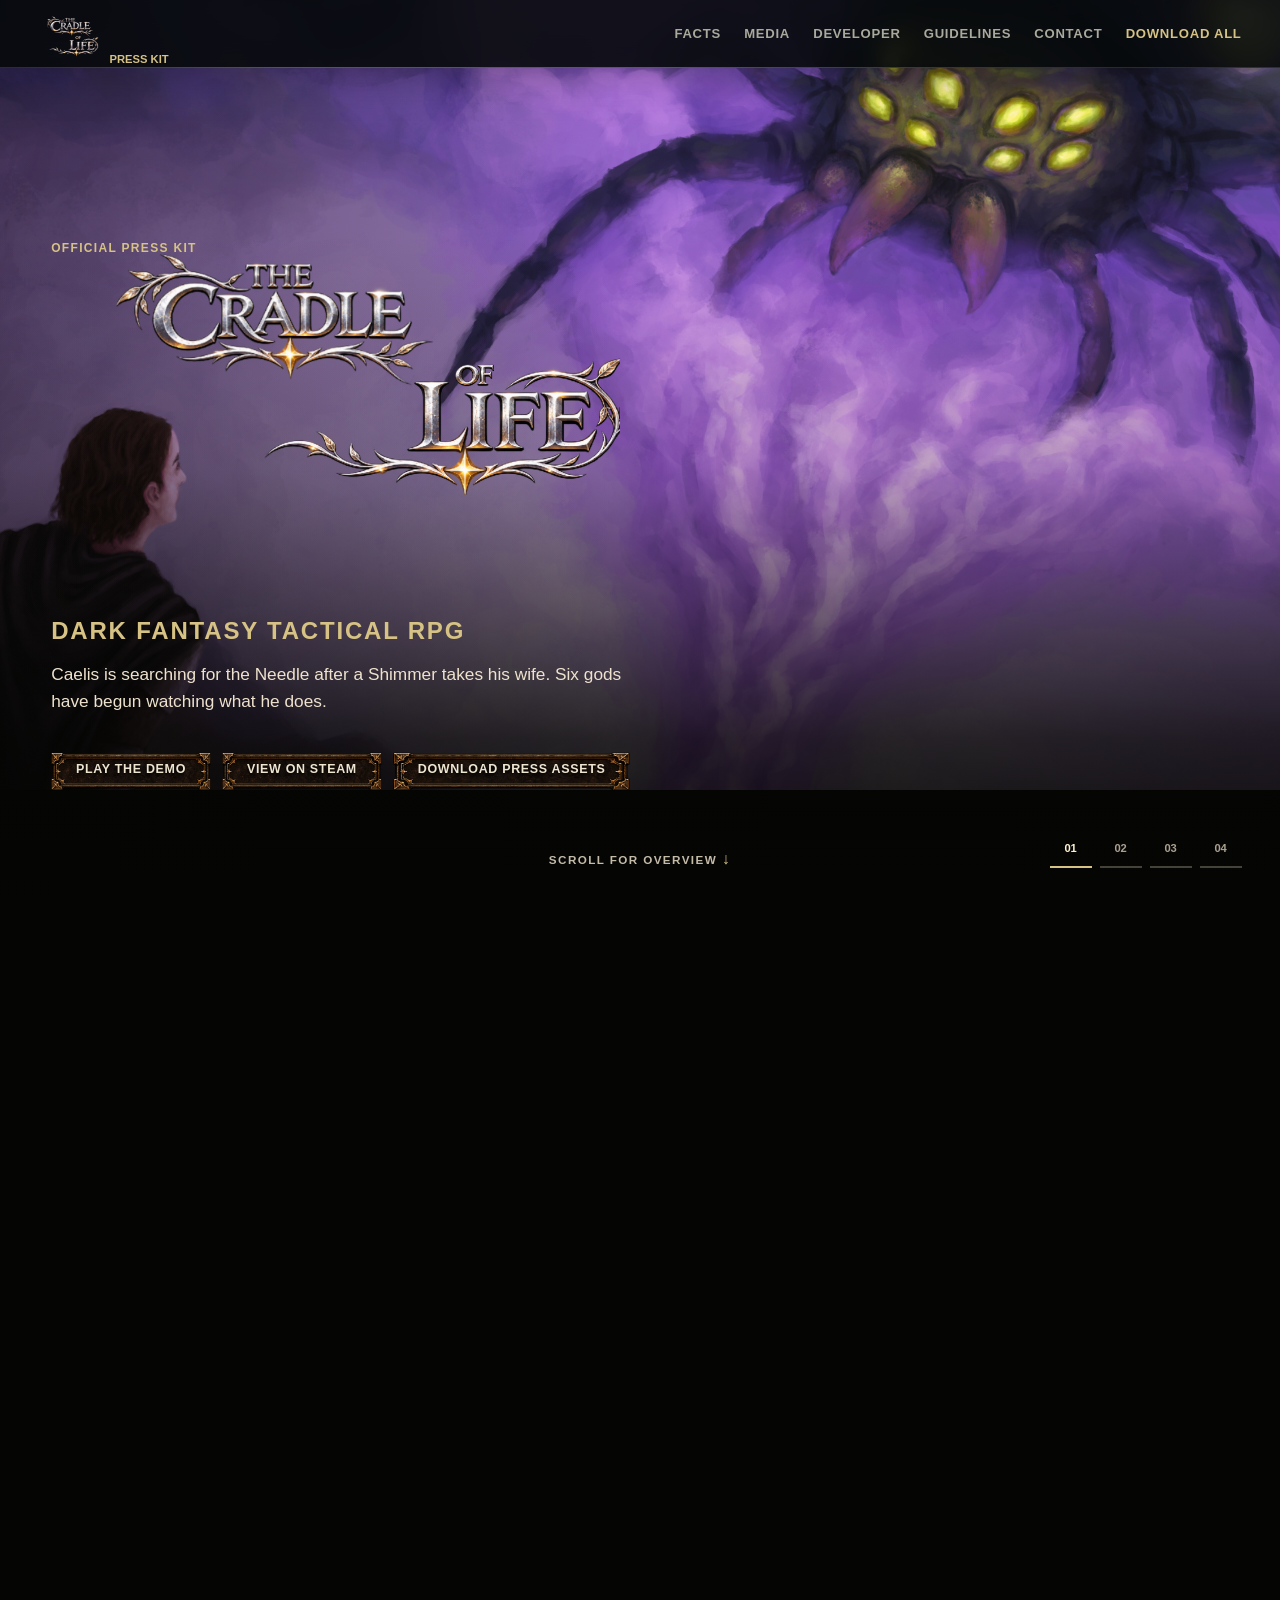
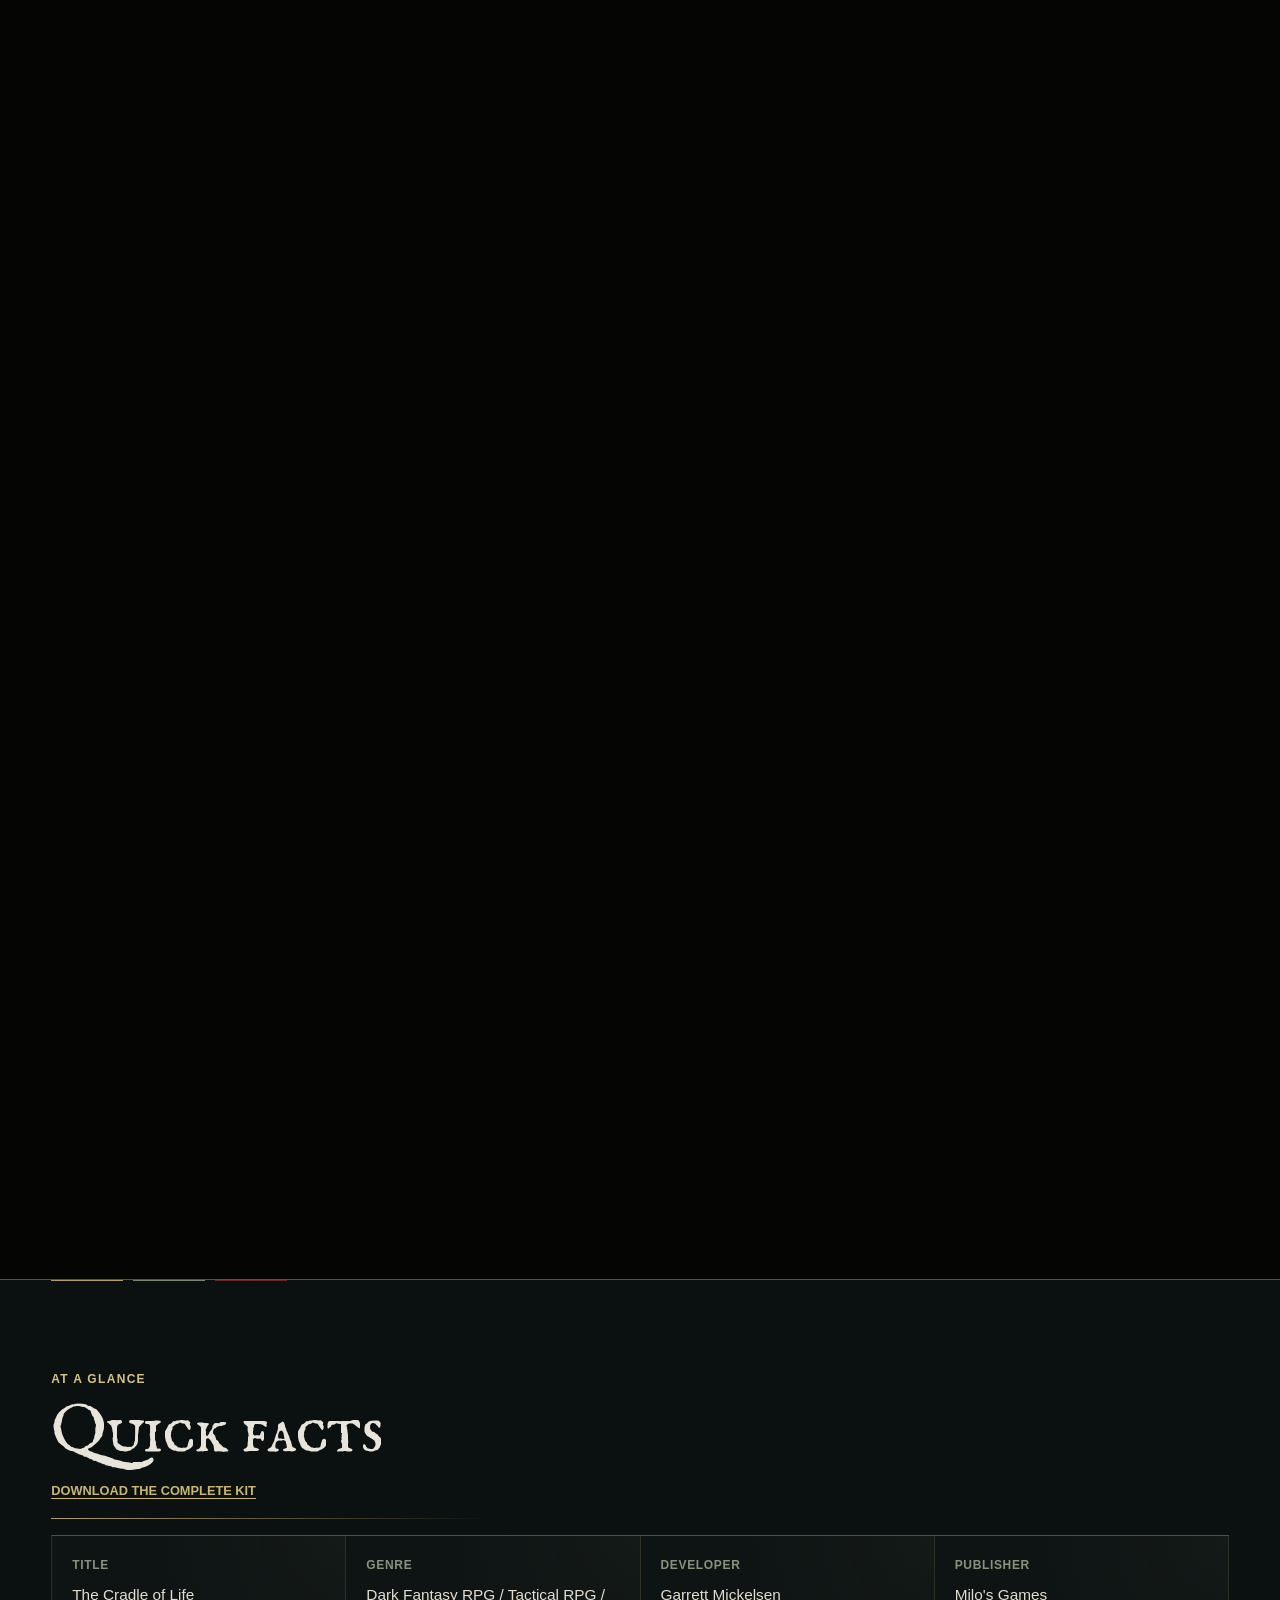
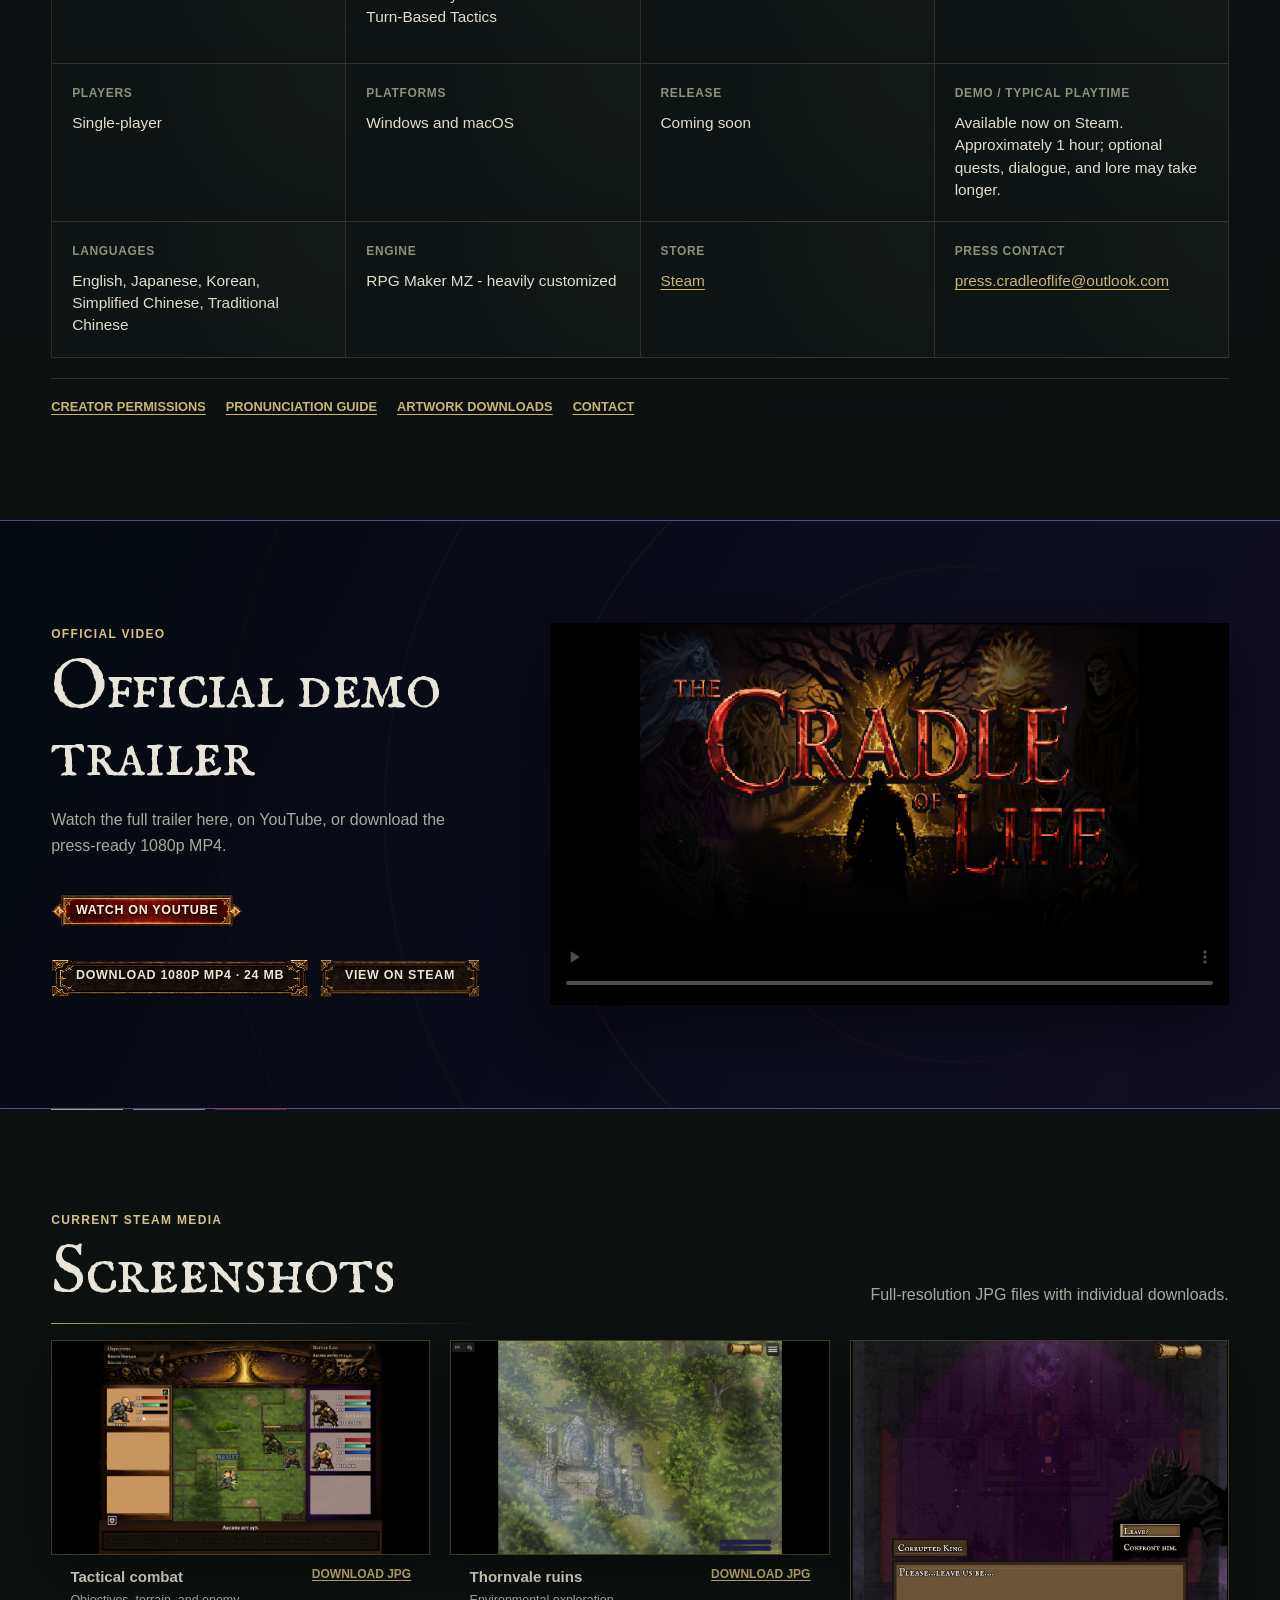
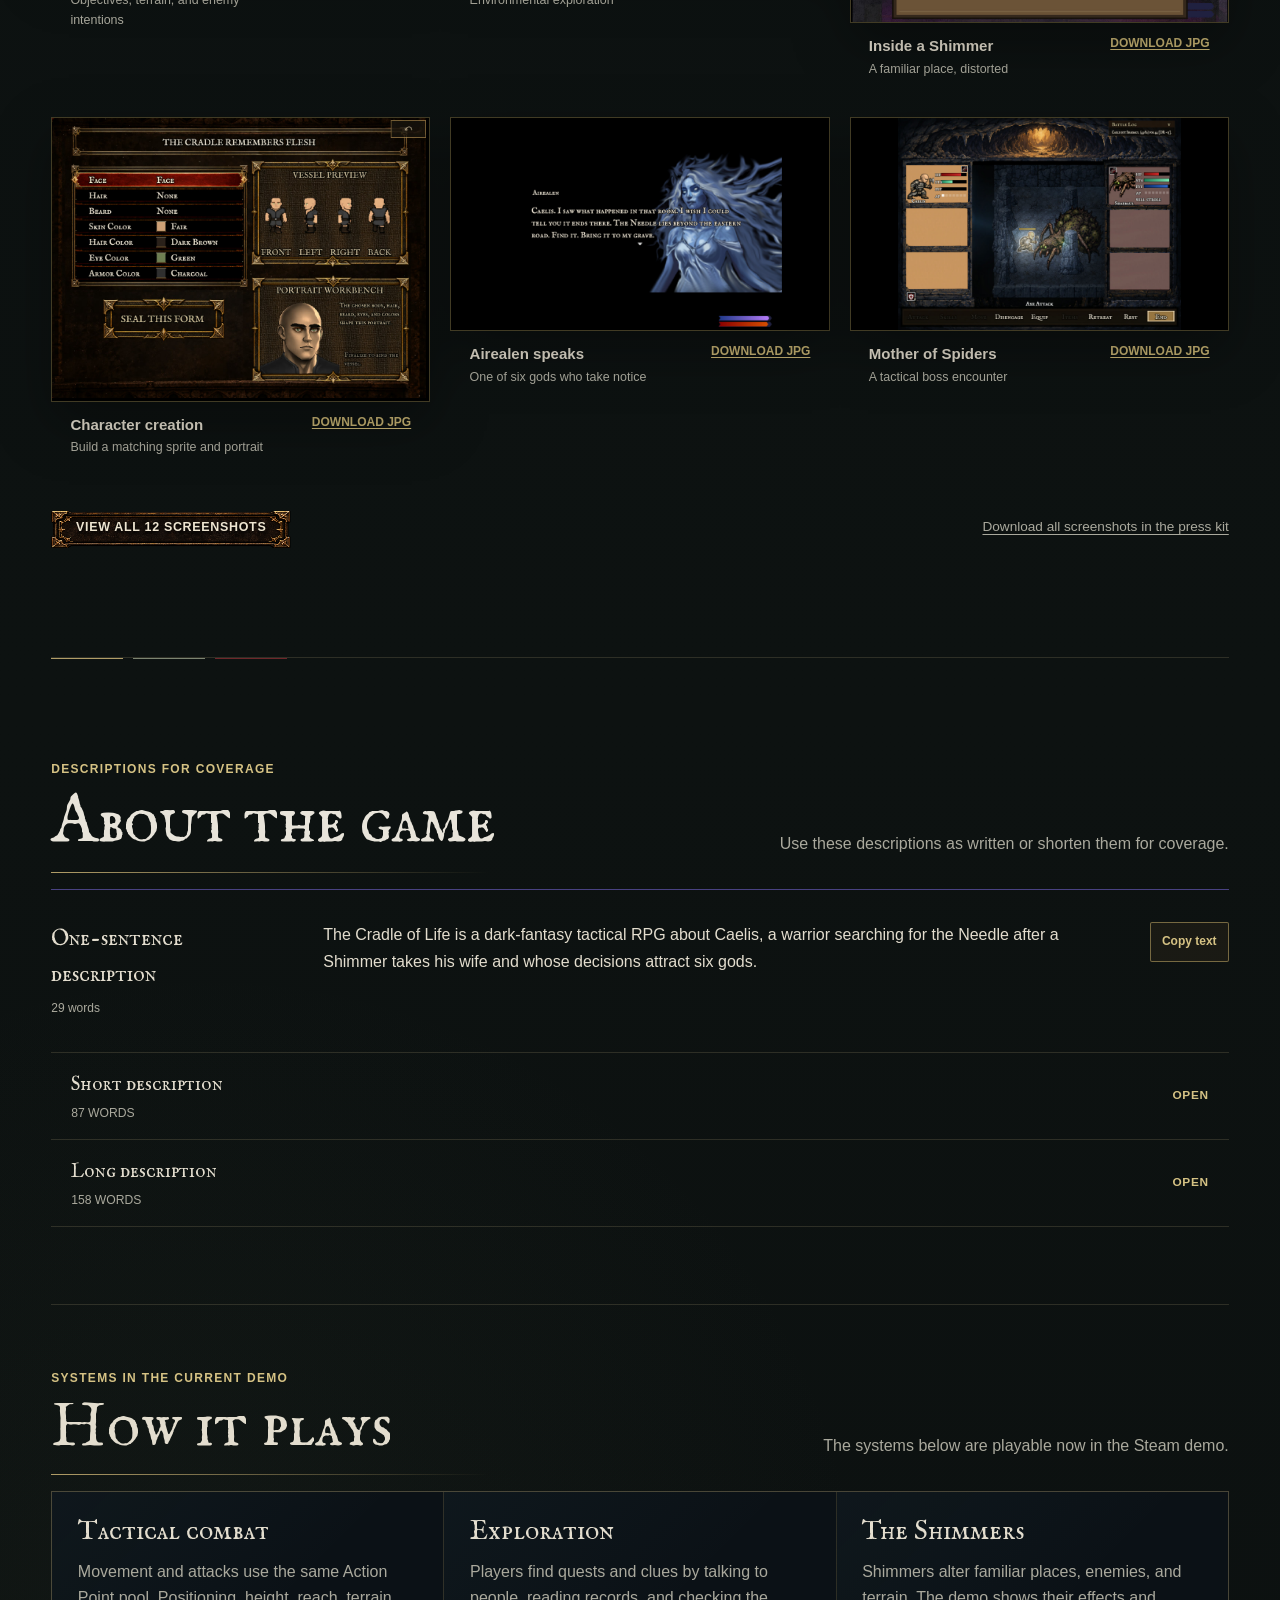
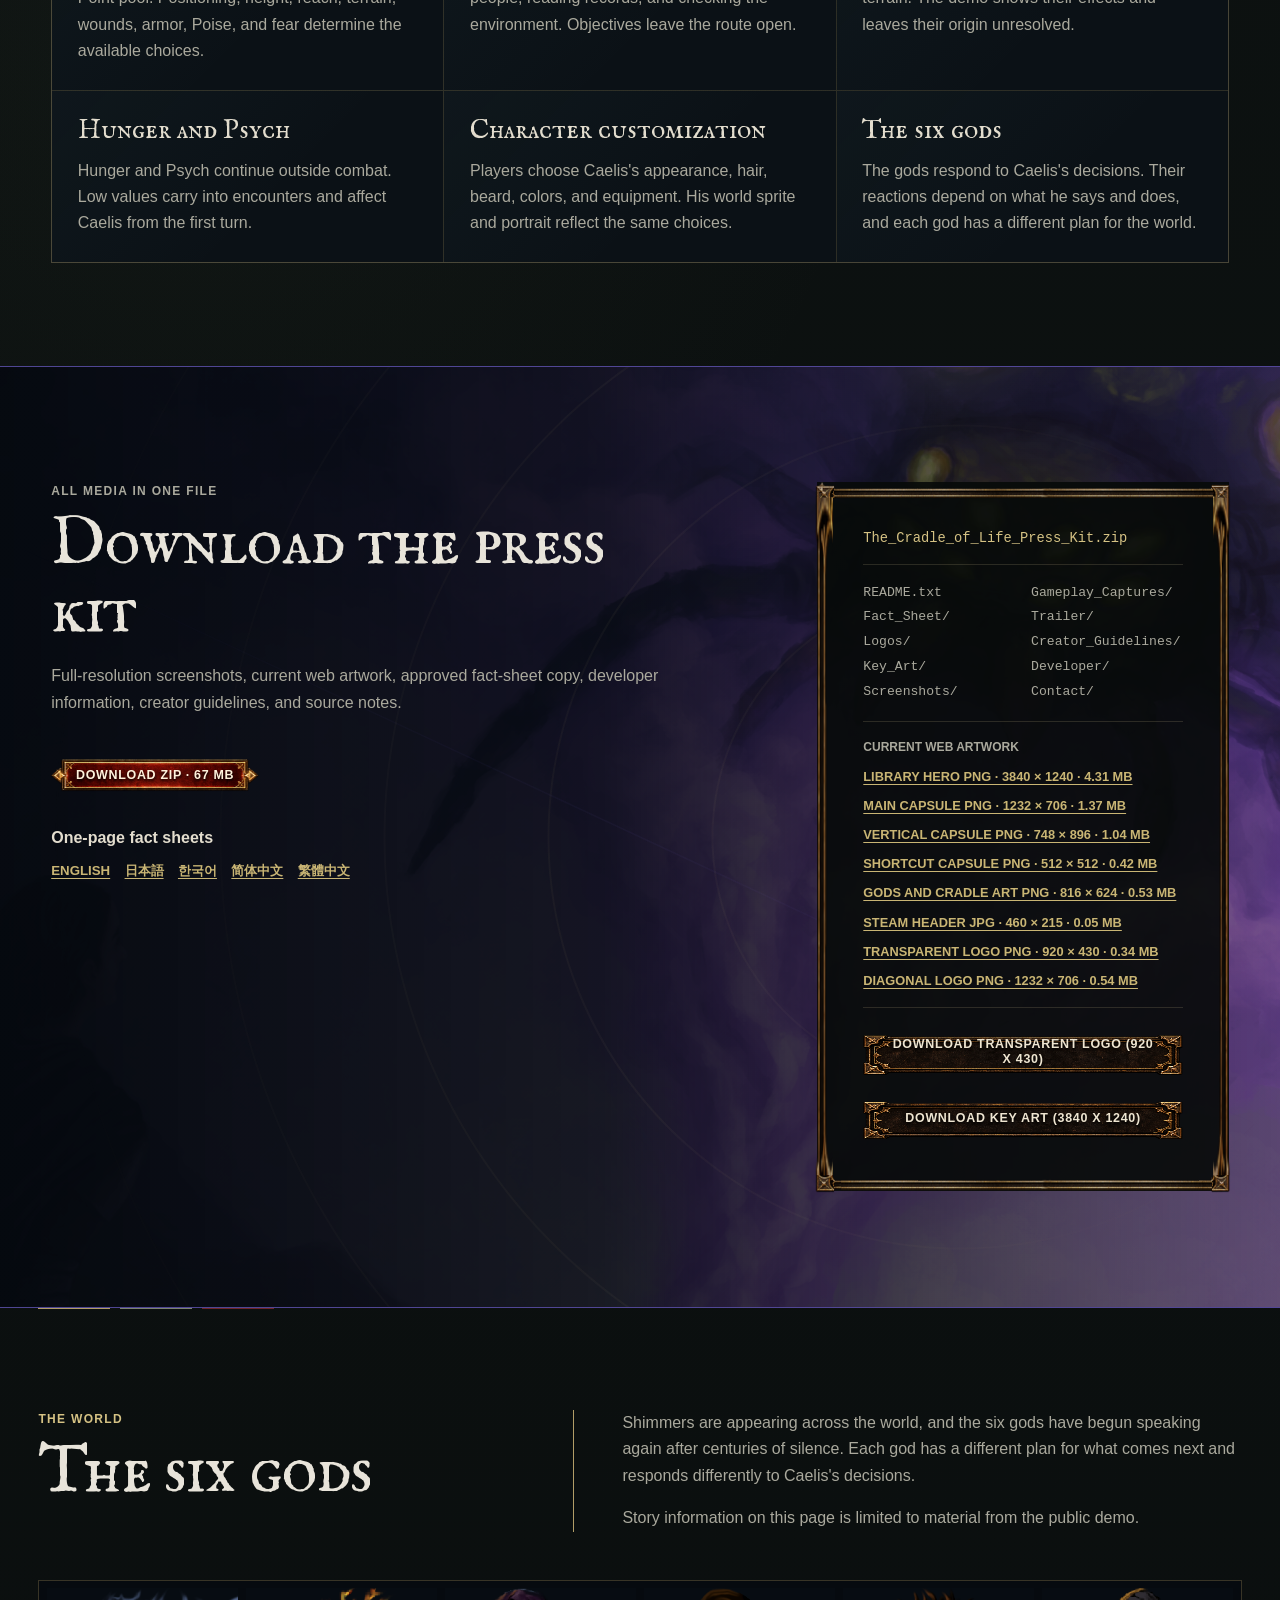
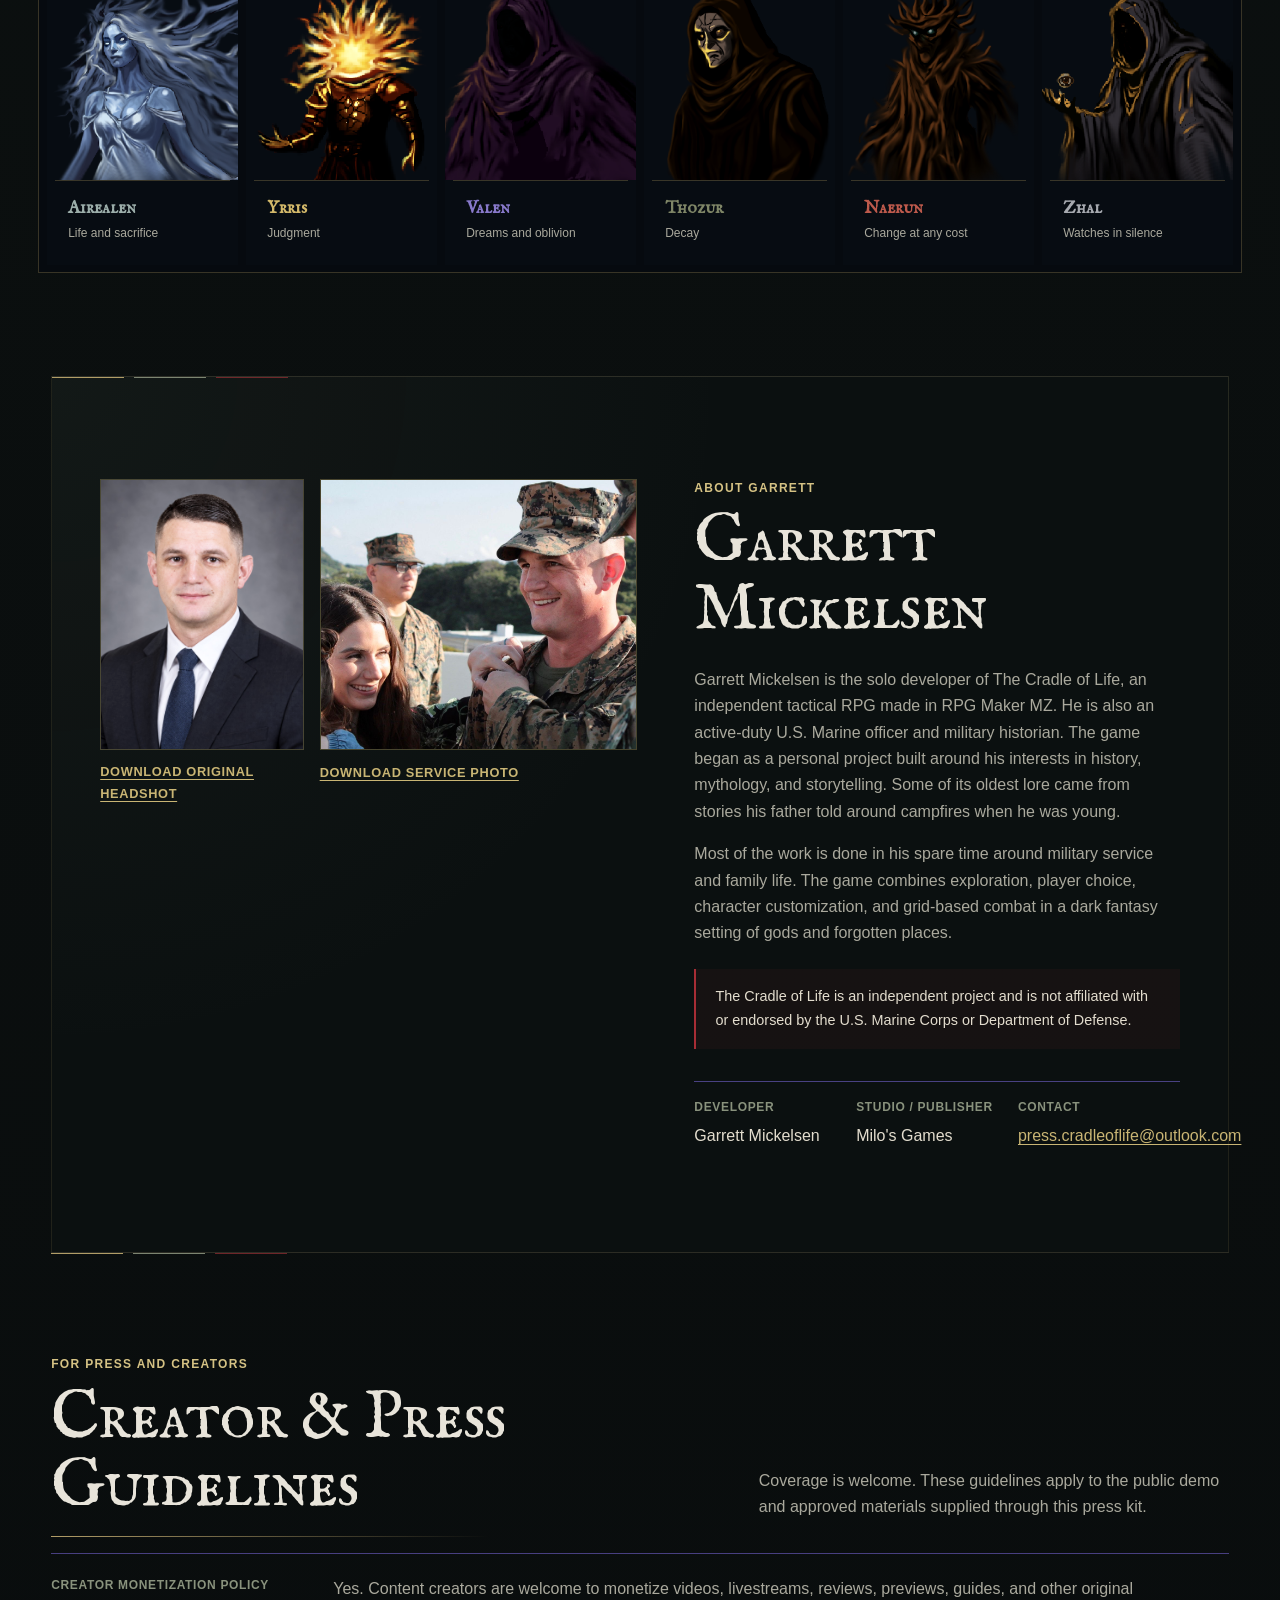
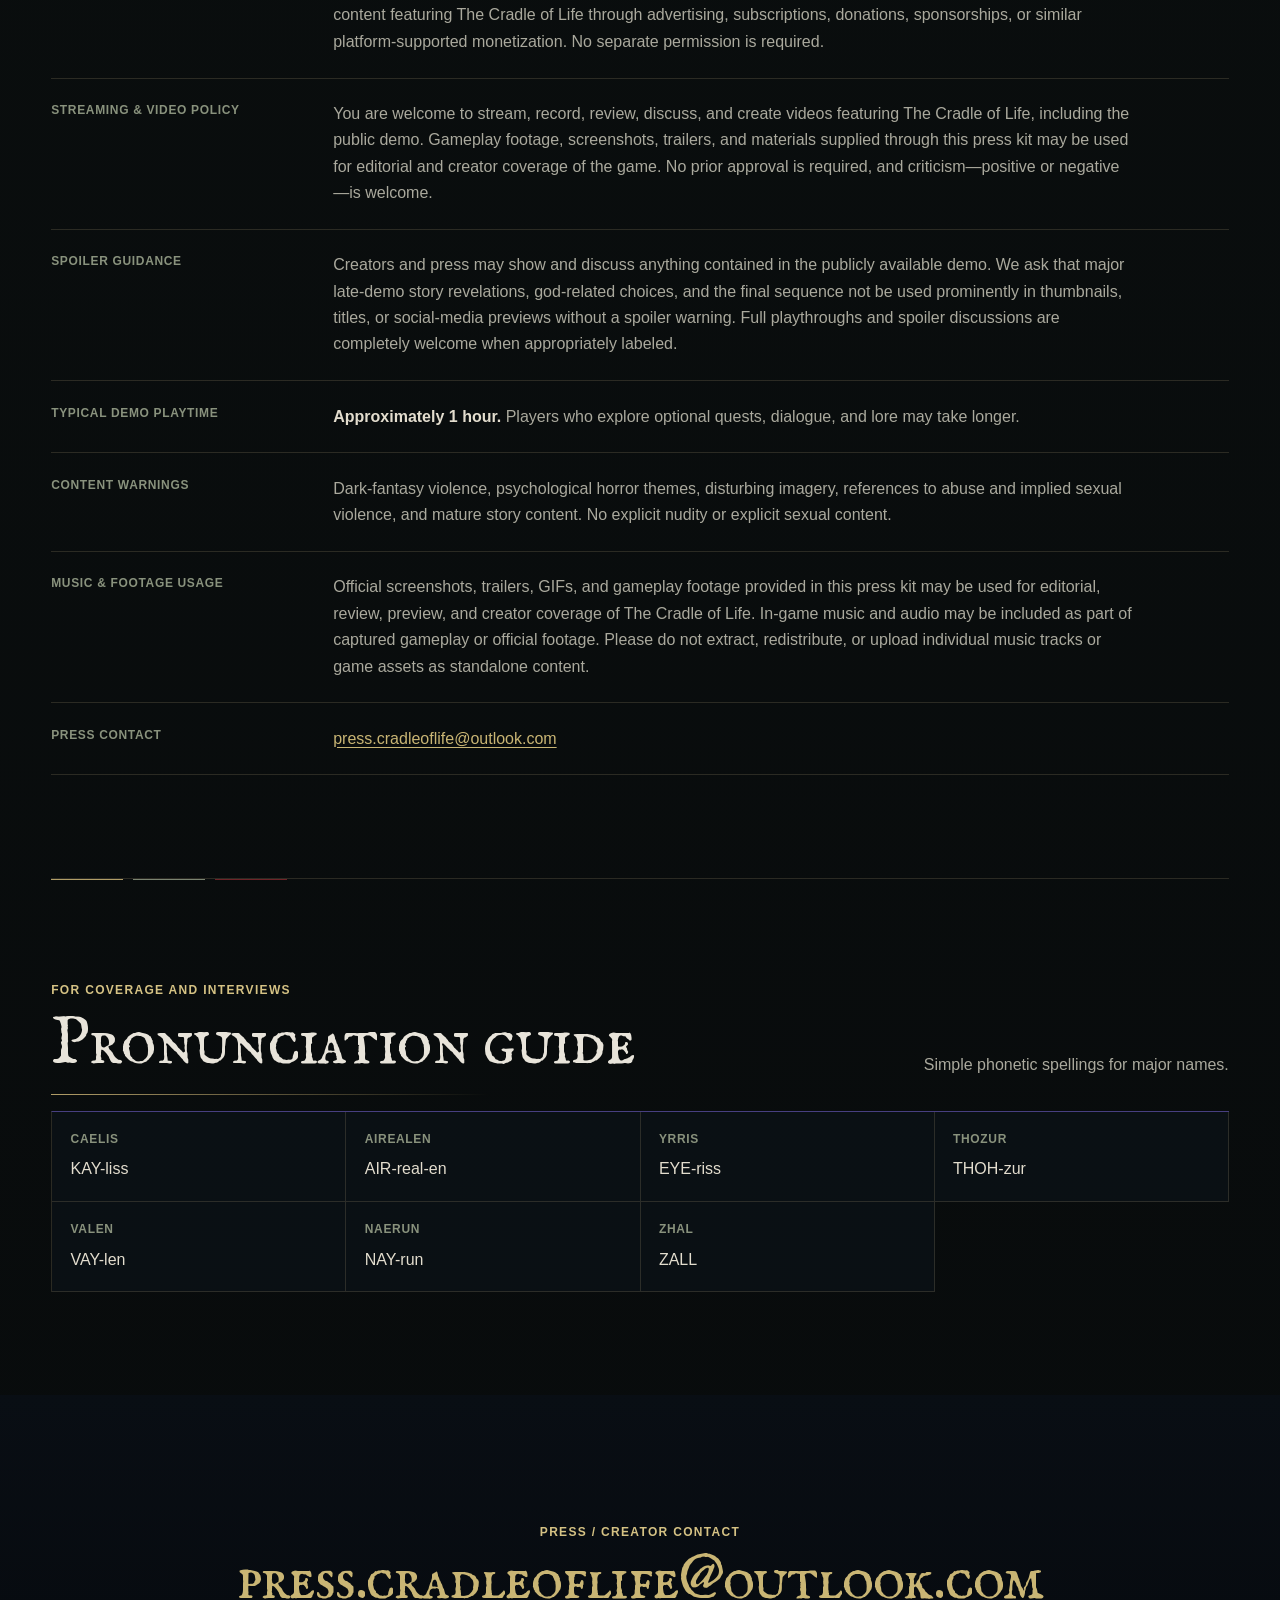
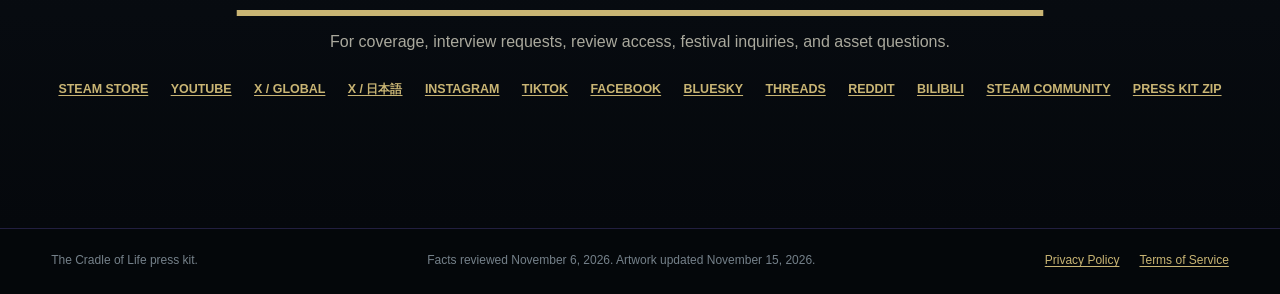
==== commit 6fbf1df1: "Remove introduction skip control" ====
--- a/index.html
+++ b/index.html
@@ -18,7 +18,7 @@
   <meta name="twitter:image" content="https://grmickelsen.github.io/Cradle-of-Life-Press-Kit/assets/key-art/CradleOfLife_MainCapsule_1232x706.png">
   <link rel="canonical" href="https://grmickelsen.github.io/Cradle-of-Life-Press-Kit/">
   <link rel="icon" href="assets/favicon.png" type="image/png">
-  <link rel="stylesheet" href="css/style.css?v=20261115-mobile-logo-edge-aligned">
+  <link rel="stylesheet" href="css/style.css?v=20261115-intro-skip-removed">
   <script type="application/ld+json">
   {"@context":"https://schema.org","@type":"VideoGame","name":"The Cradle of Life","description":"A dark-fantasy tactical RPG with grid combat, exploration, and decisions that draw the attention of six gods.","genre":["Dark Fantasy RPG","Tactical RPG","Turn-Based Tactics"],"playMode":"SinglePlayer","operatingSystem":["Windows","macOS"],"author":{"@type":"Person","name":"Garrett Mickelsen"},"publisher":{"@type":"Organization","name":"Milo's Games"},"url":"https://store.steampowered.com/app/4580240/The_Cradle_of_Life/","trailer":{"@type":"VideoObject","name":"The Cradle of Life - Official Demo Trailer","thumbnailUrl":"https://grmickelsen.github.io/Cradle-of-Life-Press-Kit/assets/trailer/official-trailer-poster.png","contentUrl":"https://youtu.be/dXcrJQChVNU"}}
   </script>
@@ -93,7 +93,6 @@
           </article>
         </div>
 
-        <a class="story-skip" href="#facts">Skip introduction</a>
         <p class="story-scroll-cue" aria-hidden="true">Scroll for overview <span>&#8595;</span></p>
         <div class="story-progress" aria-label="Introduction chapters">
           <button class="is-active" type="button" data-story-jump="0" aria-label="Show title"><span>01</span></button>
--- a/css/style.css
+++ b/css/style.css
@@ -1759,25 +1759,11 @@
   font-size: clamp(1.02rem, 1.4vw, 1.22rem);
 }
 
-.story-skip,
 .story-scroll-cue,
 .story-progress {
   position: absolute;
   z-index: 5;
 }
-
-.story-skip {
-  top: 88px;
-  right: 3vw;
-  color: #c4bba9;
-  font-size: 0.75rem;
-  font-weight: 750;
-  letter-spacing: 0.08em;
-  text-decoration: none;
-  text-transform: uppercase;
-}
-
-.story-skip:hover { color: var(--amber-bright); }
 
 .story-scroll-cue {
   left: 50%;
@@ -1931,7 +1917,6 @@
   .story-panel-title .hero-hook { margin-top: 0.4rem; font-size: 1.04rem; }
   .story-panel-title .hero-actions { gap: 0.45rem; margin-top: 1rem; }
   .story-panel-title .hero-actions .button { min-height: 45px; padding: 0.65rem 0.85rem; font-size: 0.68rem; }
-  .story-skip { top: 80px; right: 4vw; }
   .story-progress { right: auto; bottom: 1rem; left: 4vw; }
   .story-scroll-cue { right: 4vw; bottom: 1.35rem; left: auto; transform: none; }
   .story-step { min-height: 75svh; }
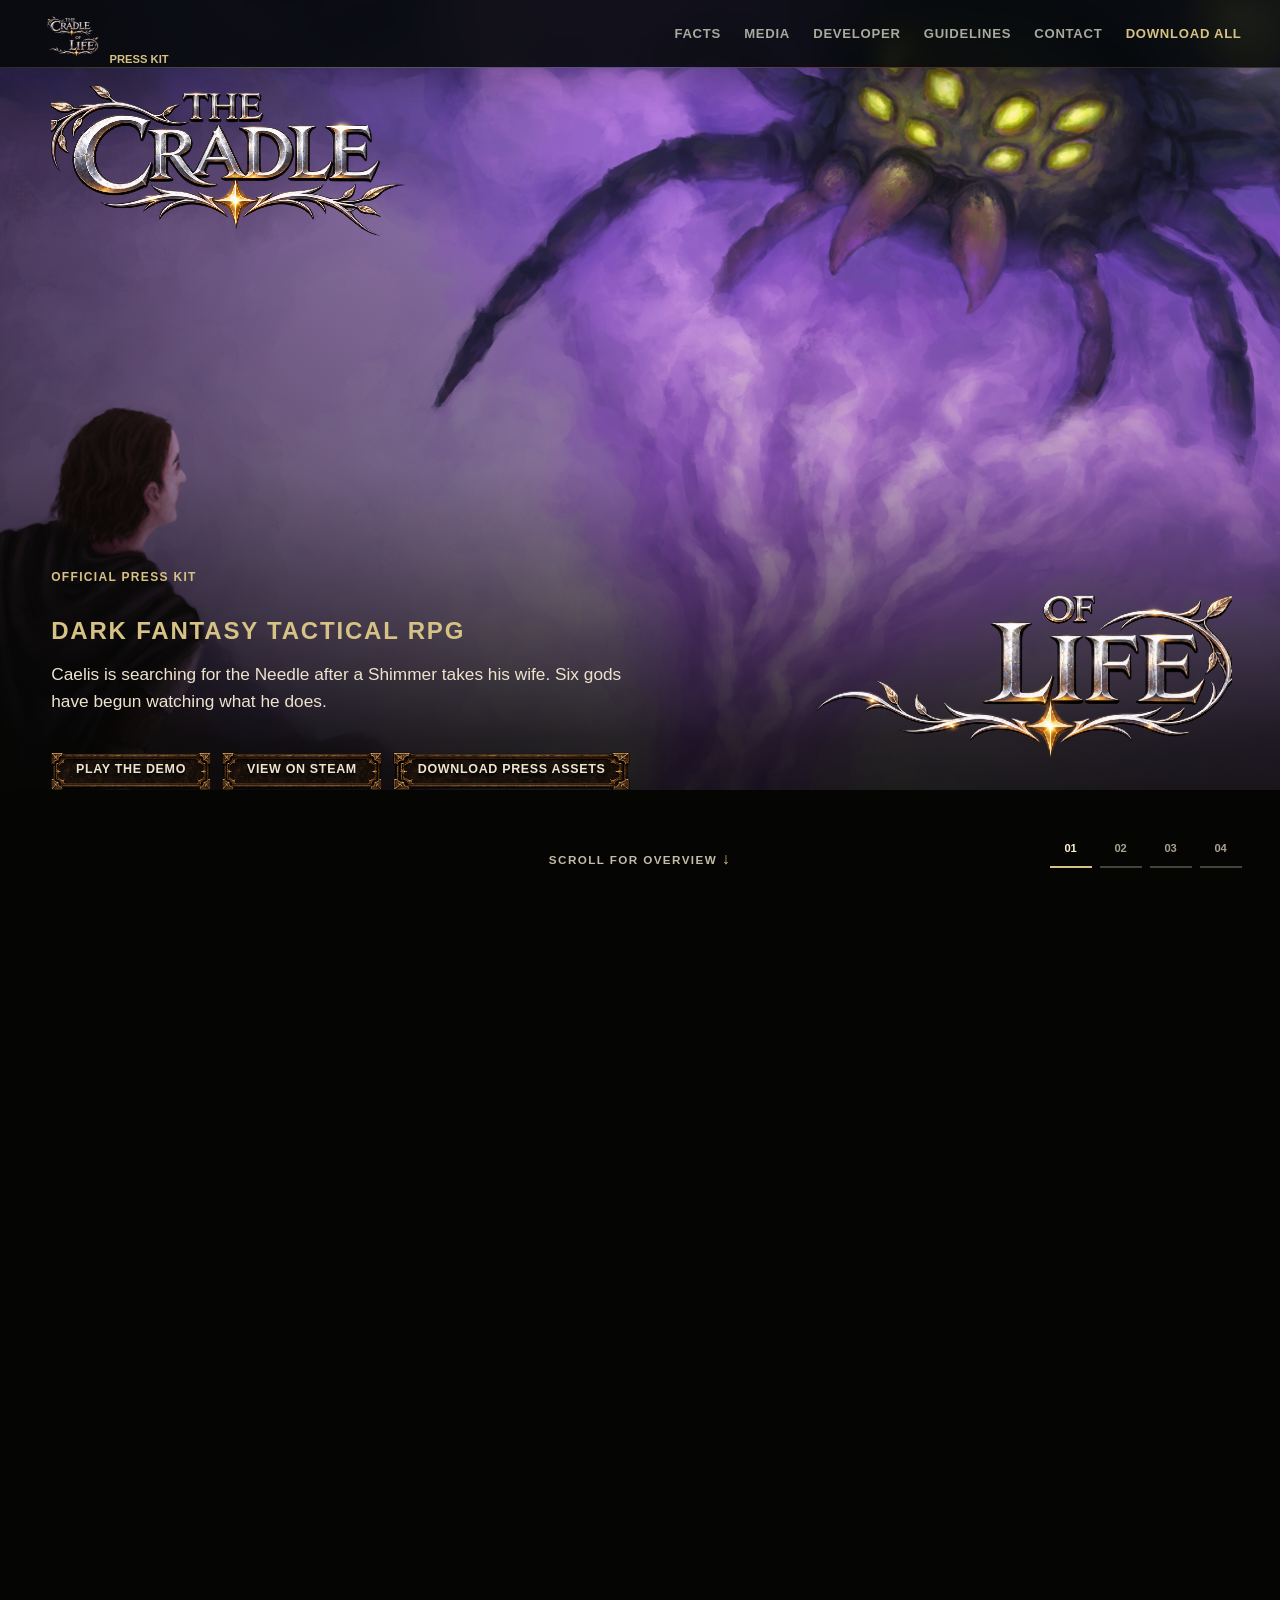
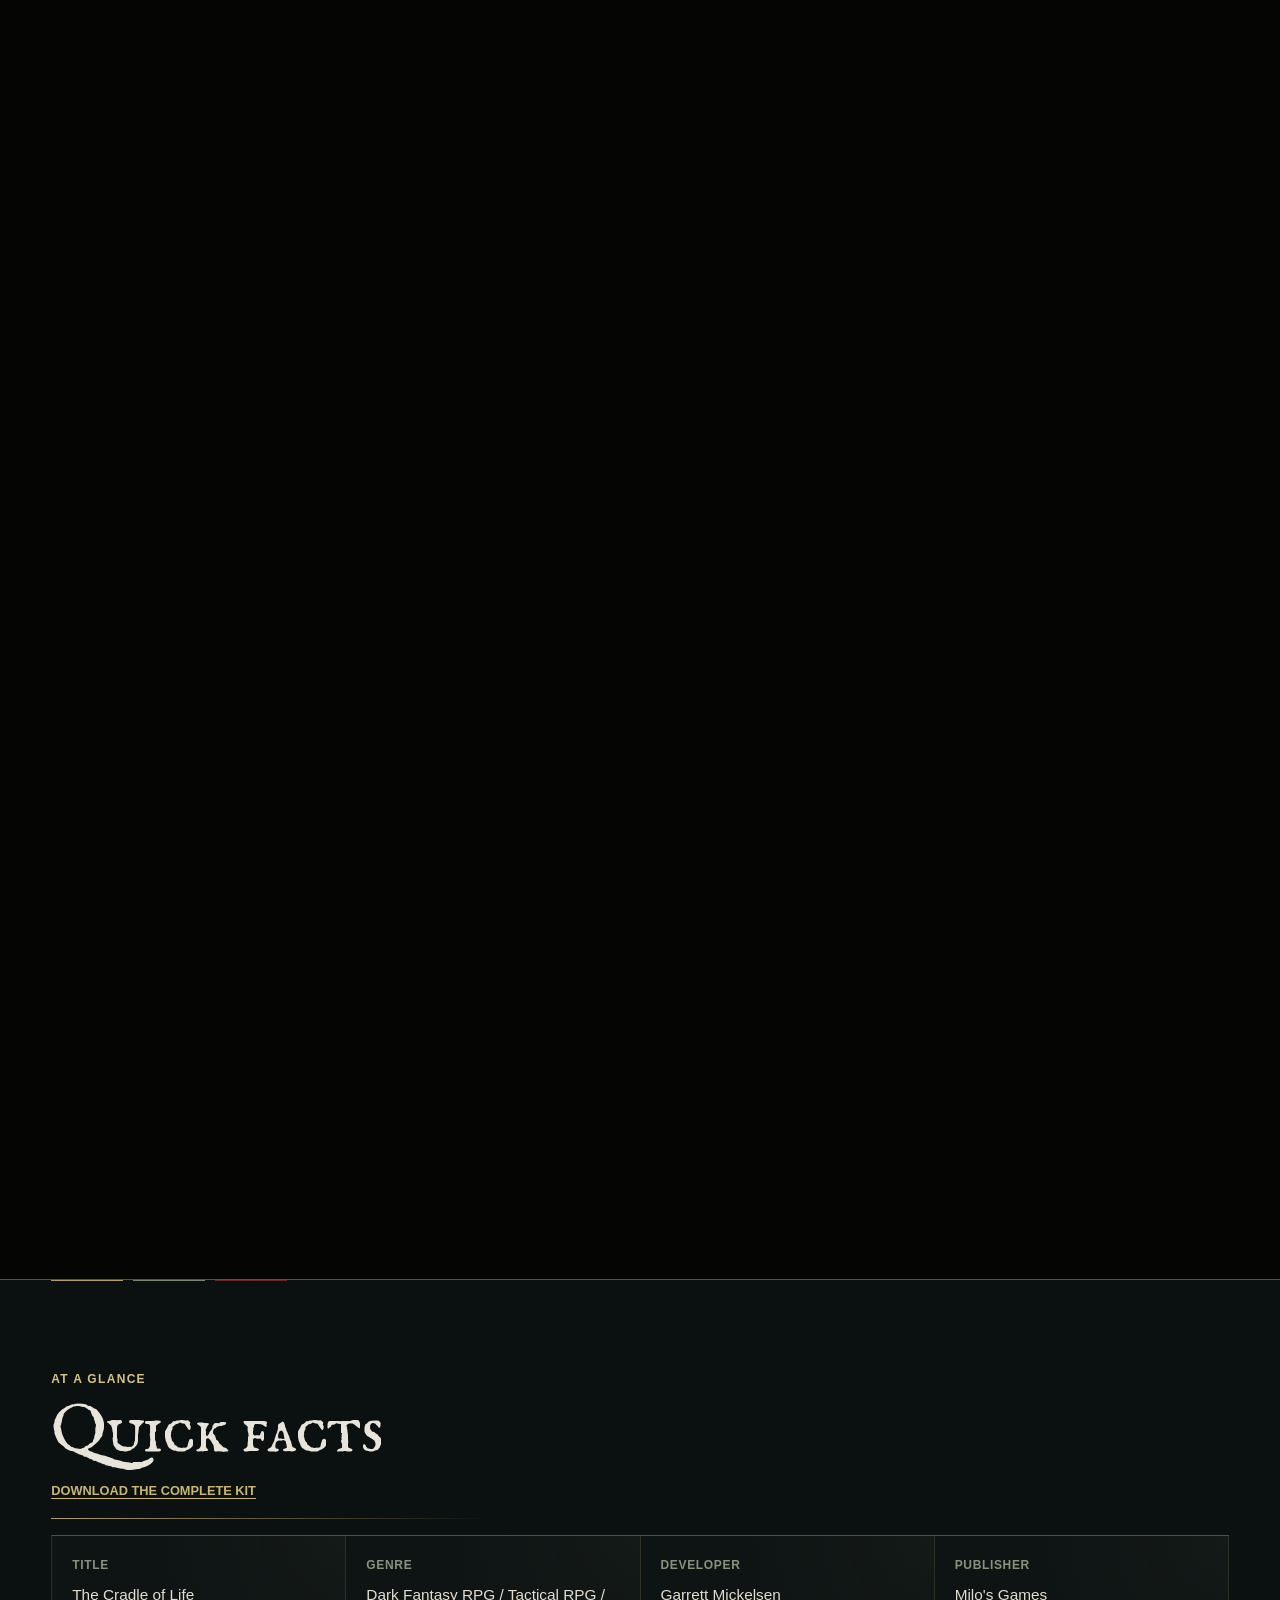
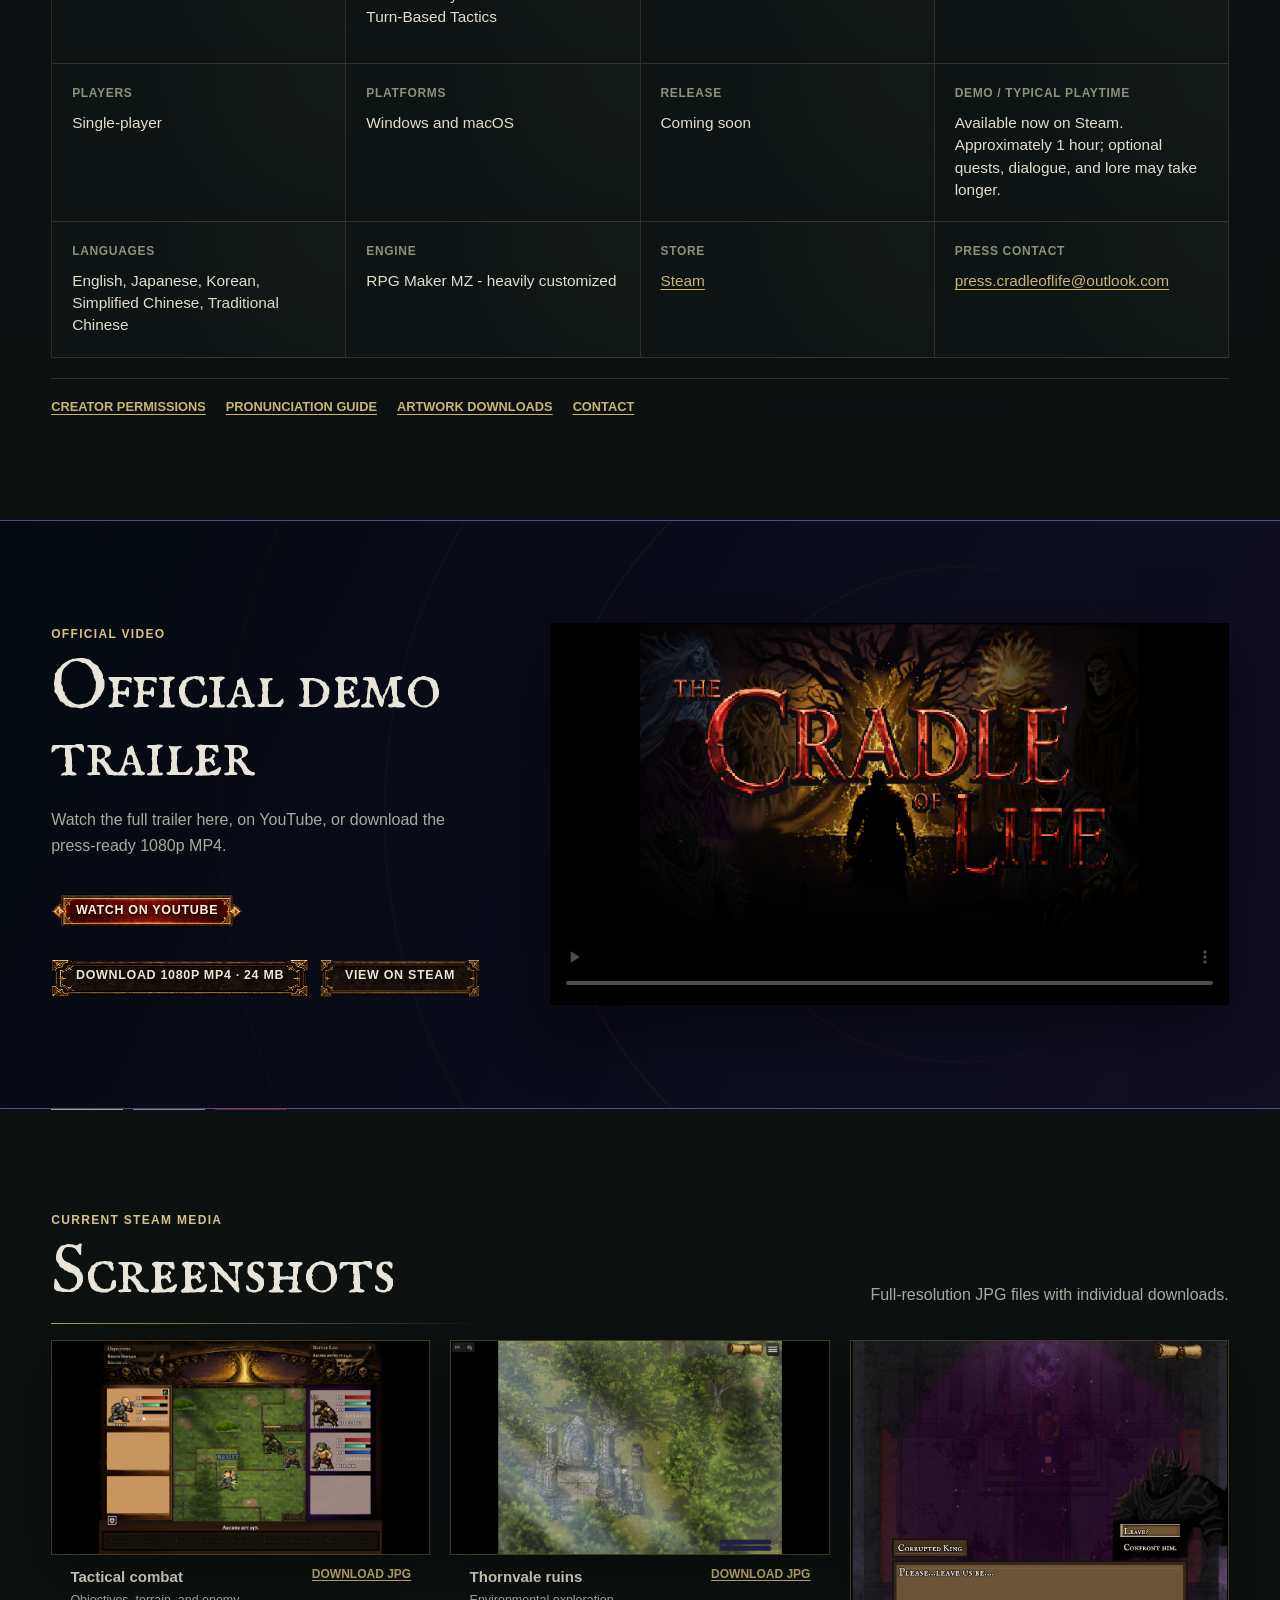
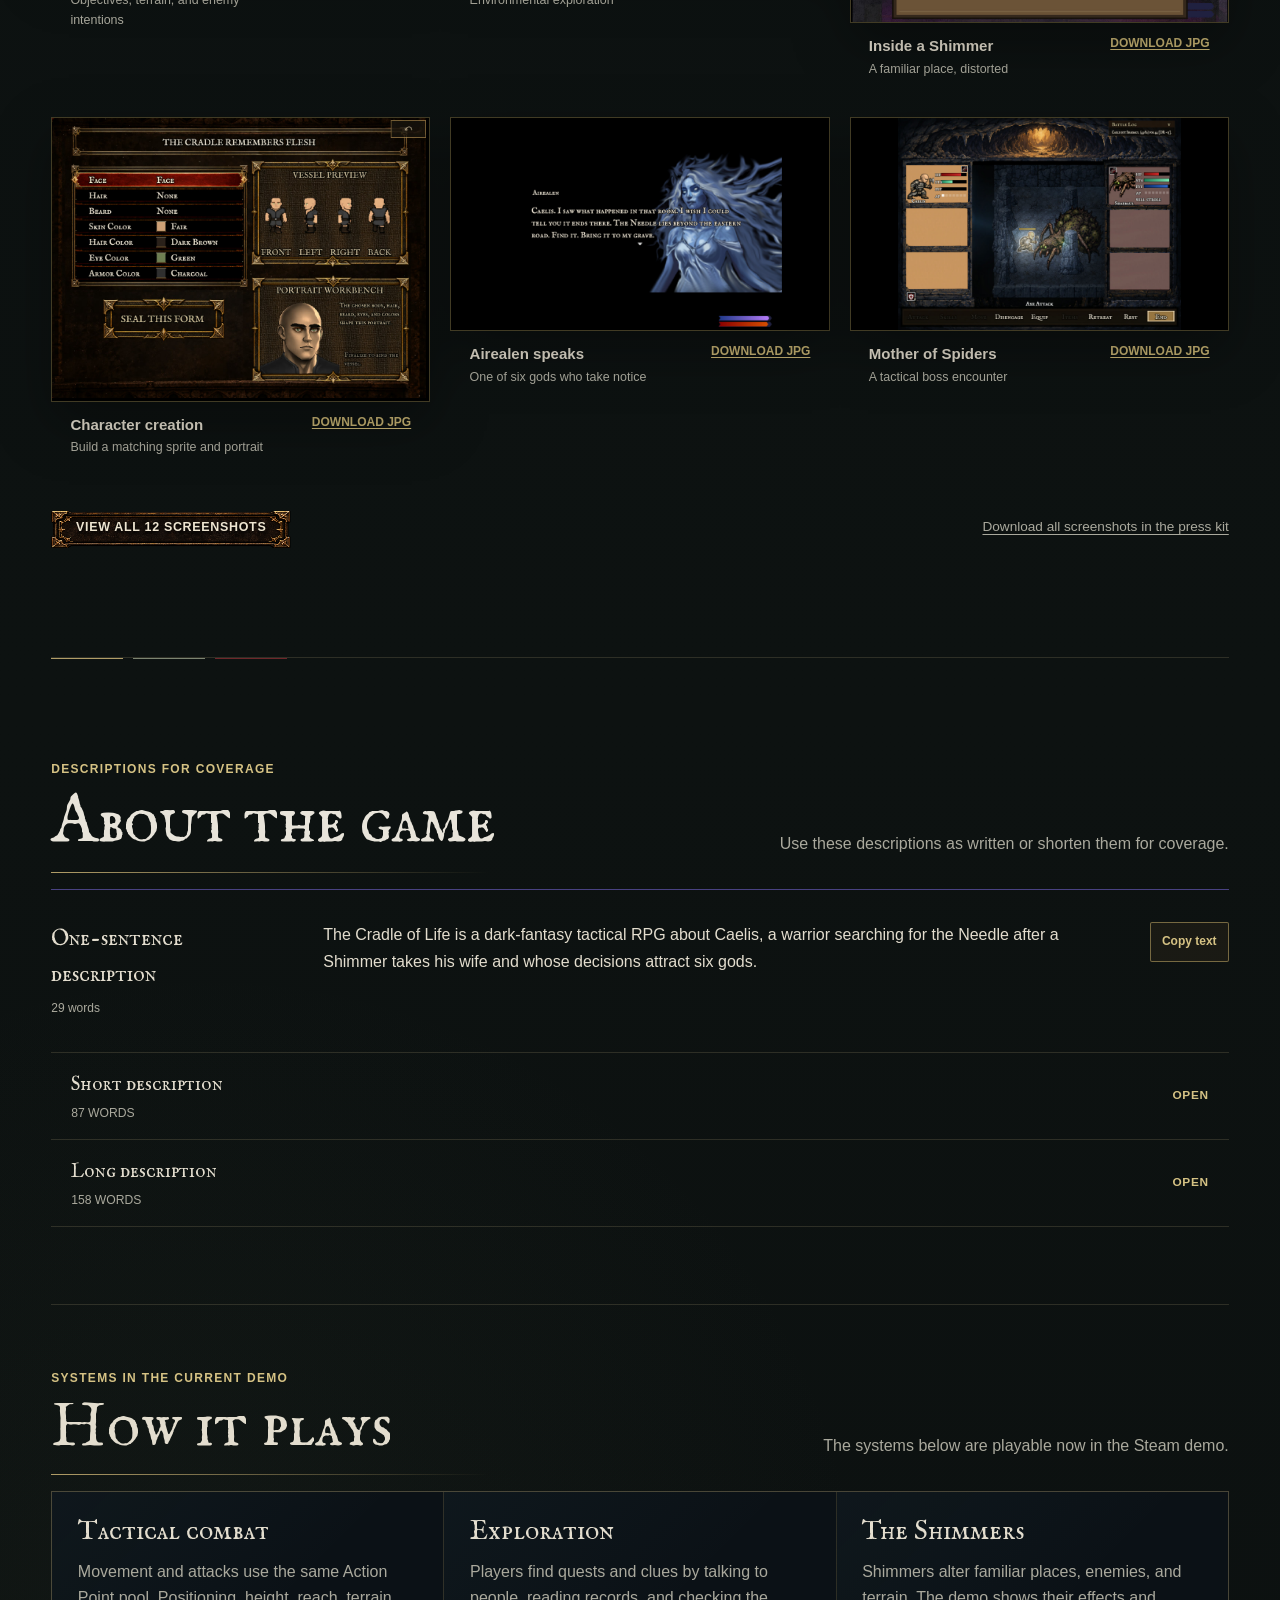
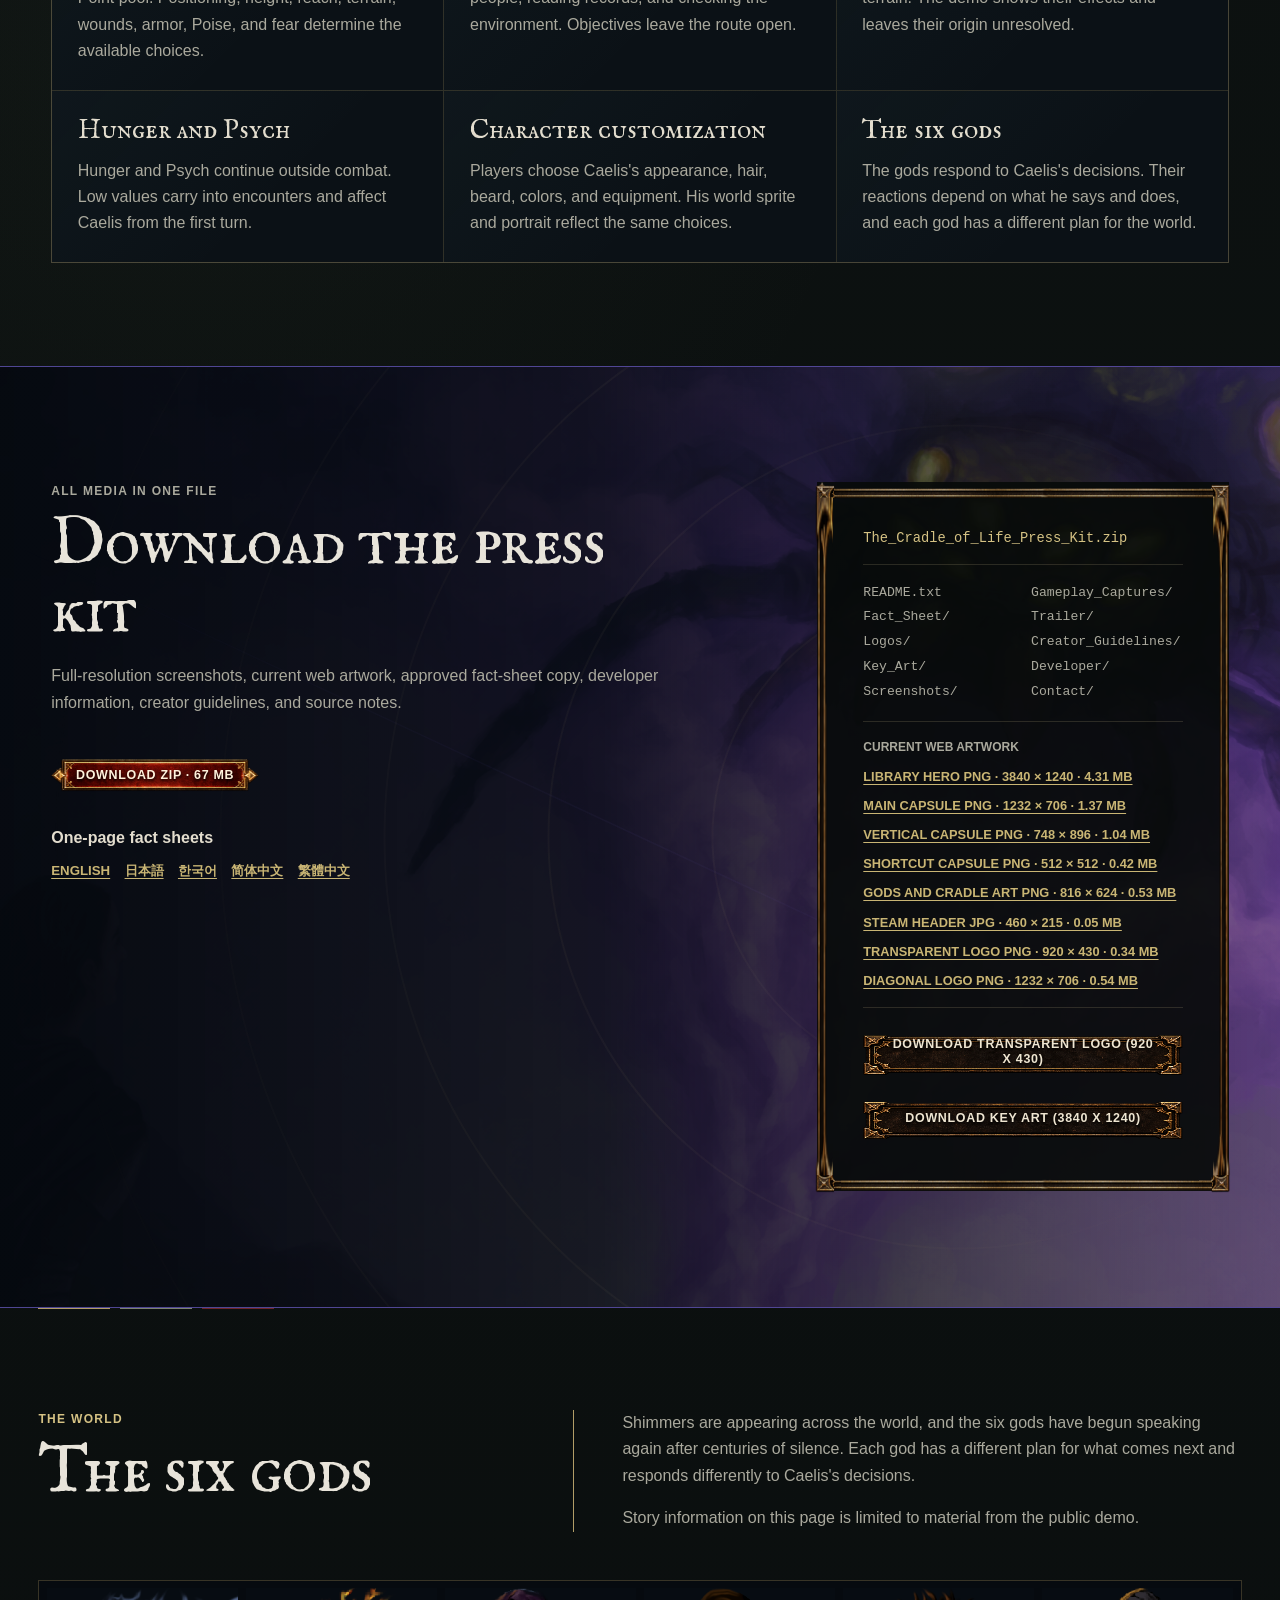
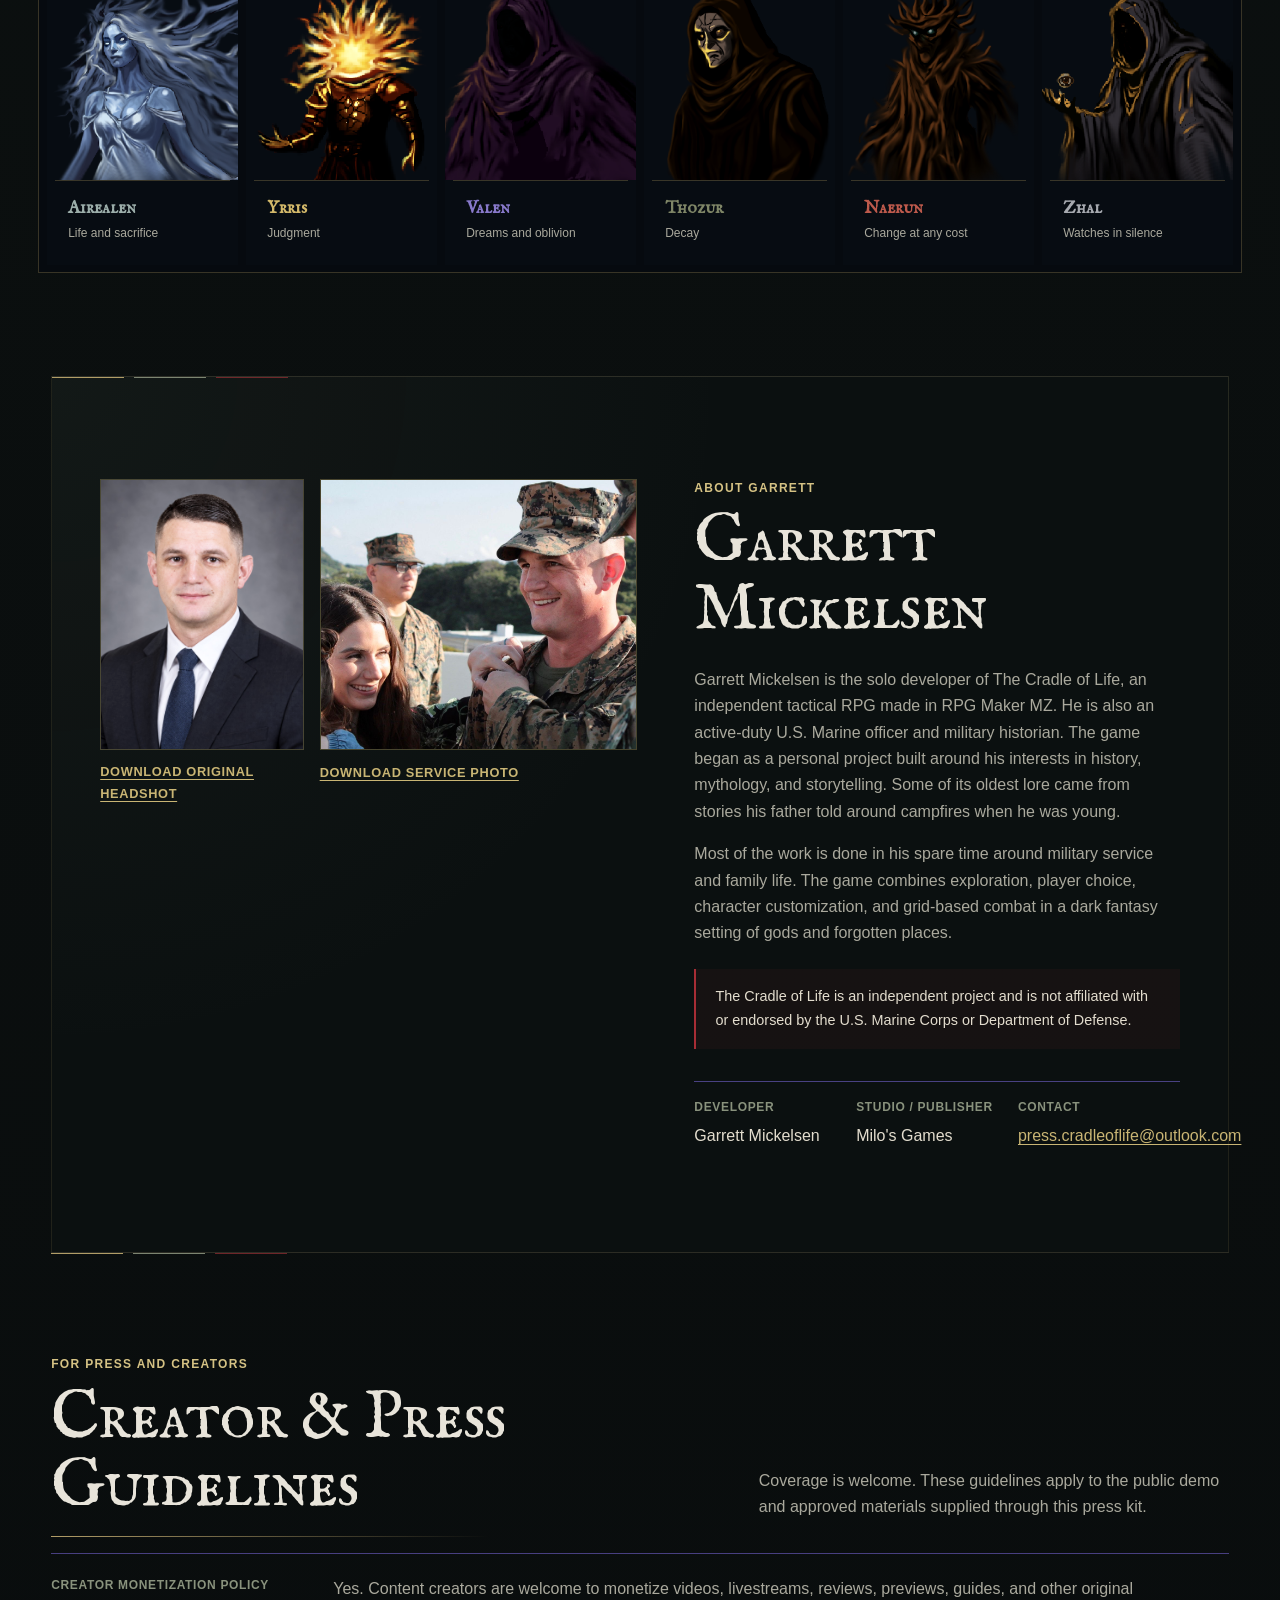
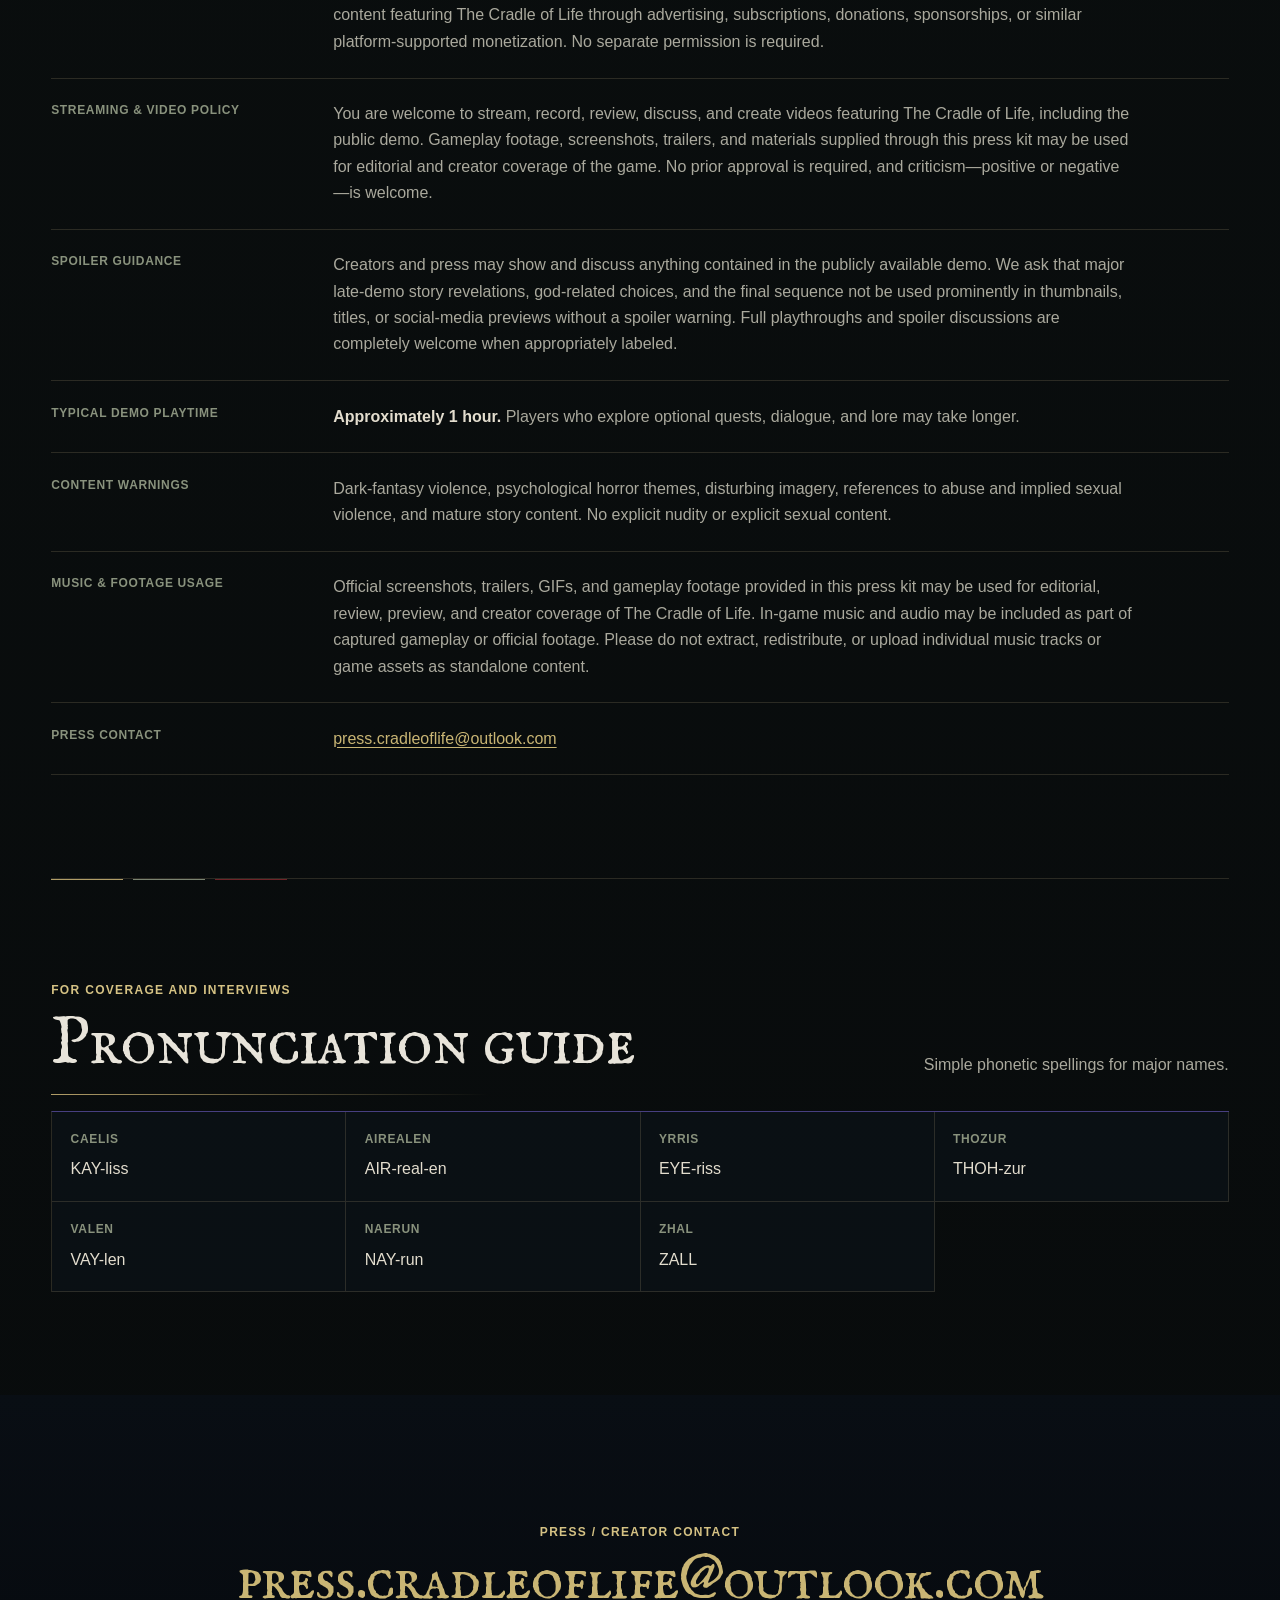
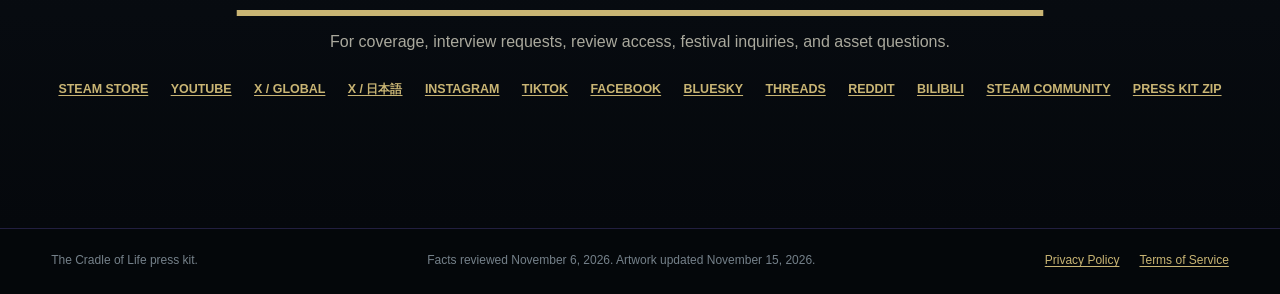
==== commit aa3b49bf: "Add split desktop hero logo treatment" ====
--- a/index.html
+++ b/index.html
@@ -18,7 +18,7 @@
   <meta name="twitter:image" content="https://grmickelsen.github.io/Cradle-of-Life-Press-Kit/assets/key-art/CradleOfLife_MainCapsule_1232x706.png">
   <link rel="canonical" href="https://grmickelsen.github.io/Cradle-of-Life-Press-Kit/">
   <link rel="icon" href="assets/favicon.png" type="image/png">
-  <link rel="stylesheet" href="css/style.css?v=20261115-intro-skip-removed">
+  <link rel="stylesheet" href="css/style.css?v=20261115-desktop-split-logo">
   <script type="application/ld+json">
   {"@context":"https://schema.org","@type":"VideoGame","name":"The Cradle of Life","description":"A dark-fantasy tactical RPG with grid combat, exploration, and decisions that draw the attention of six gods.","genre":["Dark Fantasy RPG","Tactical RPG","Turn-Based Tactics"],"playMode":"SinglePlayer","operatingSystem":["Windows","macOS"],"author":{"@type":"Person","name":"Garrett Mickelsen"},"publisher":{"@type":"Organization","name":"Milo's Games"},"url":"https://store.steampowered.com/app/4580240/The_Cradle_of_Life/","trailer":{"@type":"VideoObject","name":"The Cradle of Life - Official Demo Trailer","thumbnailUrl":"https://grmickelsen.github.io/Cradle-of-Life-Press-Kit/assets/trailer/official-trailer-poster.png","contentUrl":"https://youtu.be/dXcrJQChVNU"}}
   </script>
--- a/css/style.css
+++ b/css/style.css
@@ -2012,11 +2012,7 @@
 .story-panel-title.is-active { transform: none; }
 
 .hero-logo {
-  width: min(520px, 80vw);
-  aspect-ratio: 1.5;
-  margin: -0.5rem 0 -1.2rem;
-  background: url("../assets/logo/CradleOfLife_HeaderLogo_920x430.png") center / 100% auto no-repeat;
-  transform: translate(60px, -60px);
+  display: none;
 }
 
 .story-panel-title .hero-hook {
@@ -2061,6 +2057,55 @@
     linear-gradient(90deg, rgba(5, 9, 15, 0.99) 0%, rgba(6, 10, 18, 0.9) 47%, rgba(20, 12, 34, 0.46) 100%),
     url("../assets/key-art/CradleOfLife_LibraryHero_3840x1240.png") center / cover no-repeat,
     #060a10;
+}
+
+@media (min-width: 721px) {
+  .story-sticky::before,
+  .story-sticky::after {
+    content: "";
+    position: absolute;
+    z-index: 3;
+    width: clamp(620px, 42vw, 780px);
+    aspect-ratio: 1232 / 706;
+    background: url("../assets/logo/CradleOfLife_MainLogo_1232x706.png") center / 100% auto no-repeat;
+    opacity: 0;
+    pointer-events: none;
+    transition: opacity 600ms ease;
+  }
+
+  .first-impression[data-story-stage="0"] .story-sticky::before,
+  .first-impression[data-story-stage="0"] .story-sticky::after {
+    opacity: 1;
+  }
+
+  .story-sticky::before {
+    top: 86px;
+    left: max(4vw, calc((100vw - var(--content)) / 2));
+    clip-path: inset(0 42% 55% 0);
+  }
+
+  .story-sticky::after {
+    right: 3vw;
+    bottom: 140px;
+    clip-path: inset(50% 0 0 28%);
+  }
+
+  .first-impression[data-story-stage="1"] .story-shade,
+  .first-impression[data-story-stage="2"] .story-shade,
+  .first-impression[data-story-stage="3"] .story-shade {
+    background:
+      linear-gradient(90deg, rgba(5, 5, 4, 0.84) 0%, rgba(5, 5, 4, 0.58) 29%, rgba(5, 5, 4, 0.18) 58%, rgba(5, 5, 4, 0.03) 100%),
+      linear-gradient(0deg, rgba(5, 5, 4, 0.75) 0%, transparent 39%);
+  }
+
+  .first-impression[data-story-stage="1"] .story-video,
+  .first-impression[data-story-stage="2"] .story-video {
+    filter: saturate(1.02) contrast(1.02) brightness(1.18);
+  }
+
+  .first-impression[data-story-stage="3"] .story-gods-art {
+    filter: saturate(1.01) contrast(1.03) brightness(1.12);
+  }
 }
 
 @media (max-width: 1050px) {
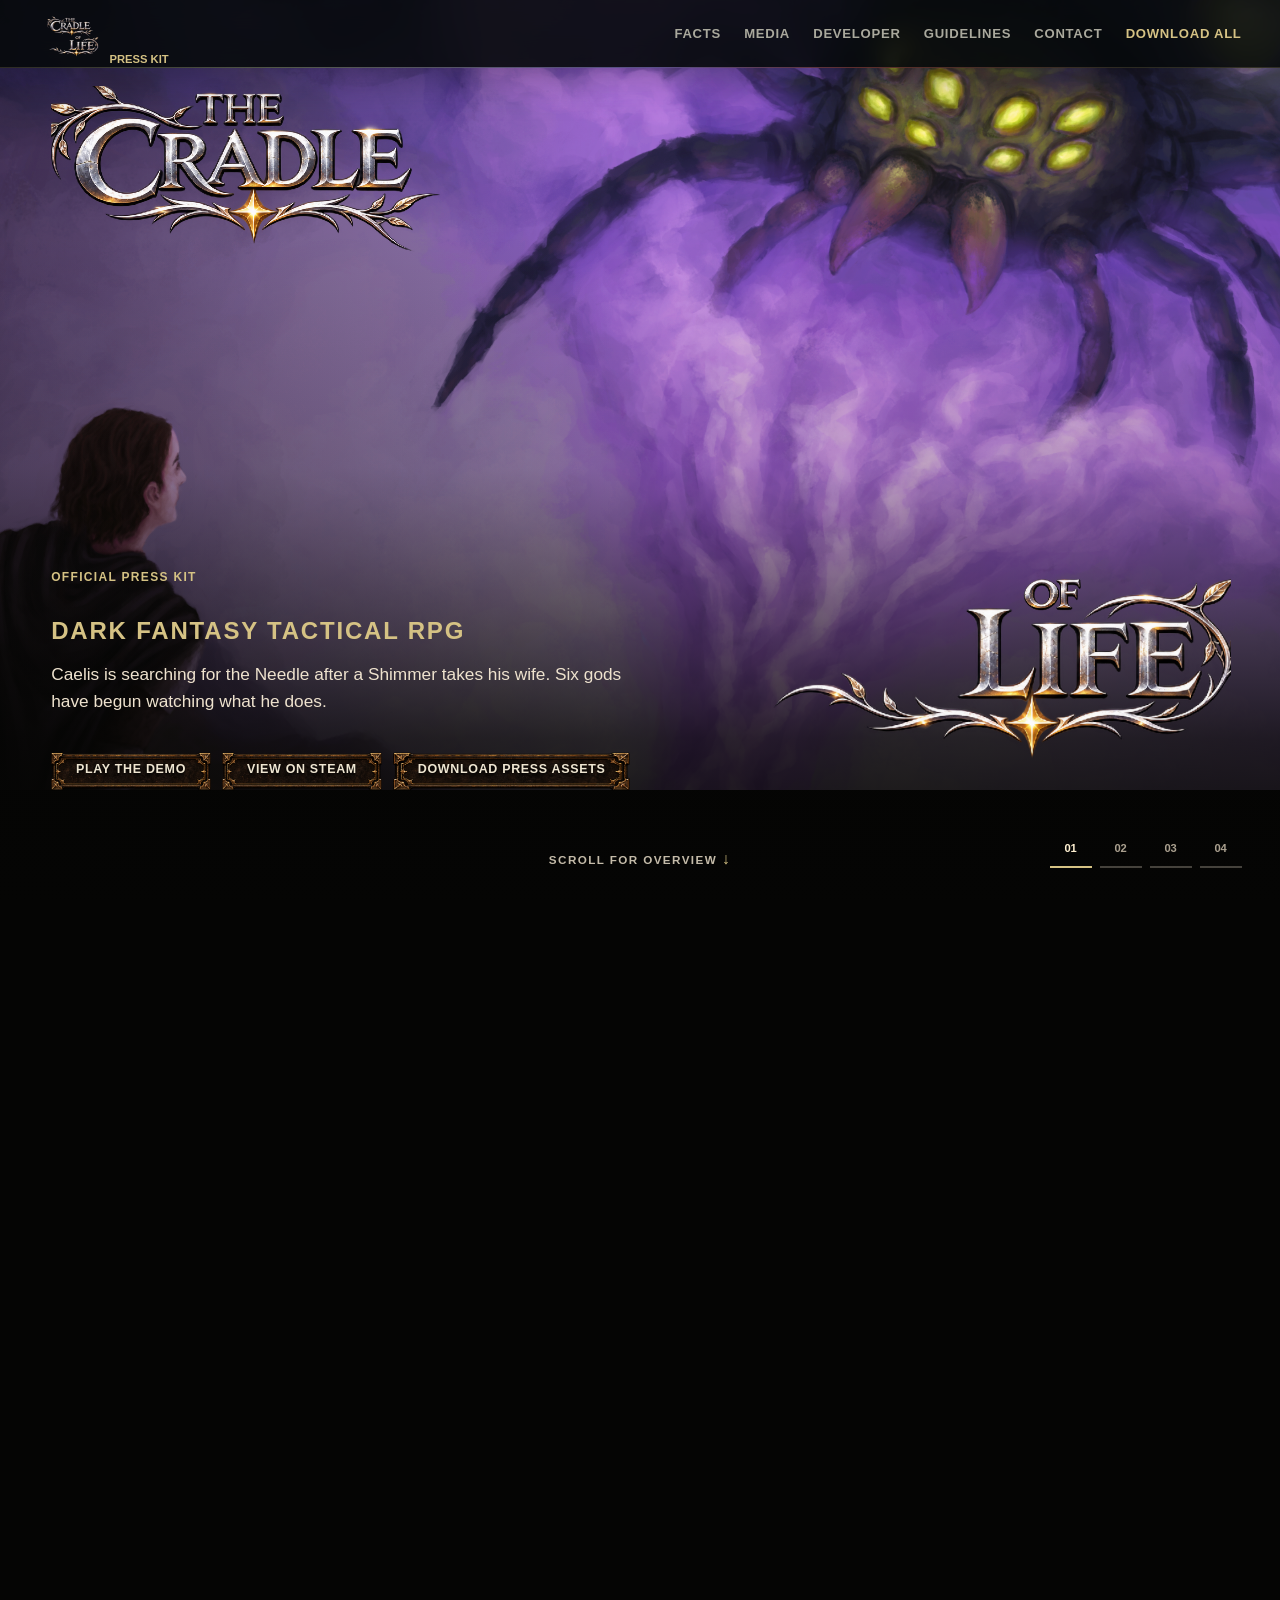
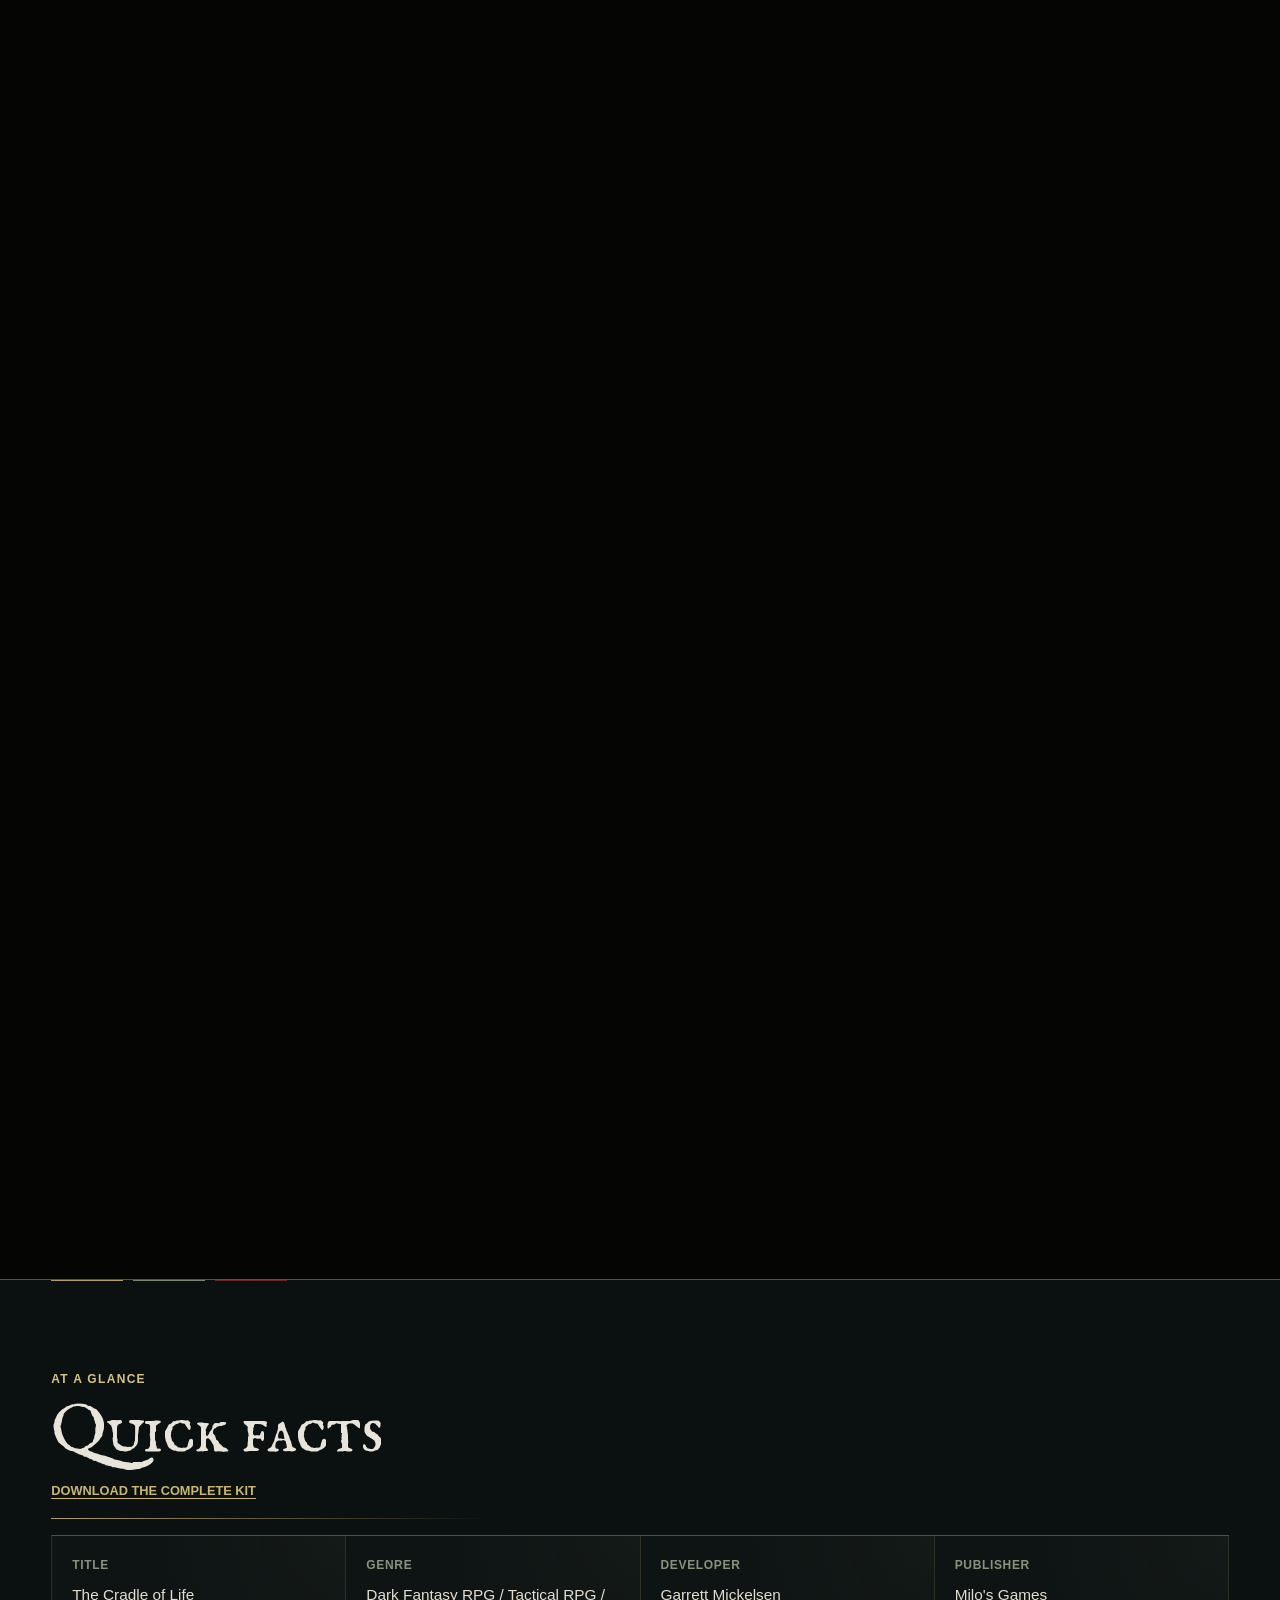
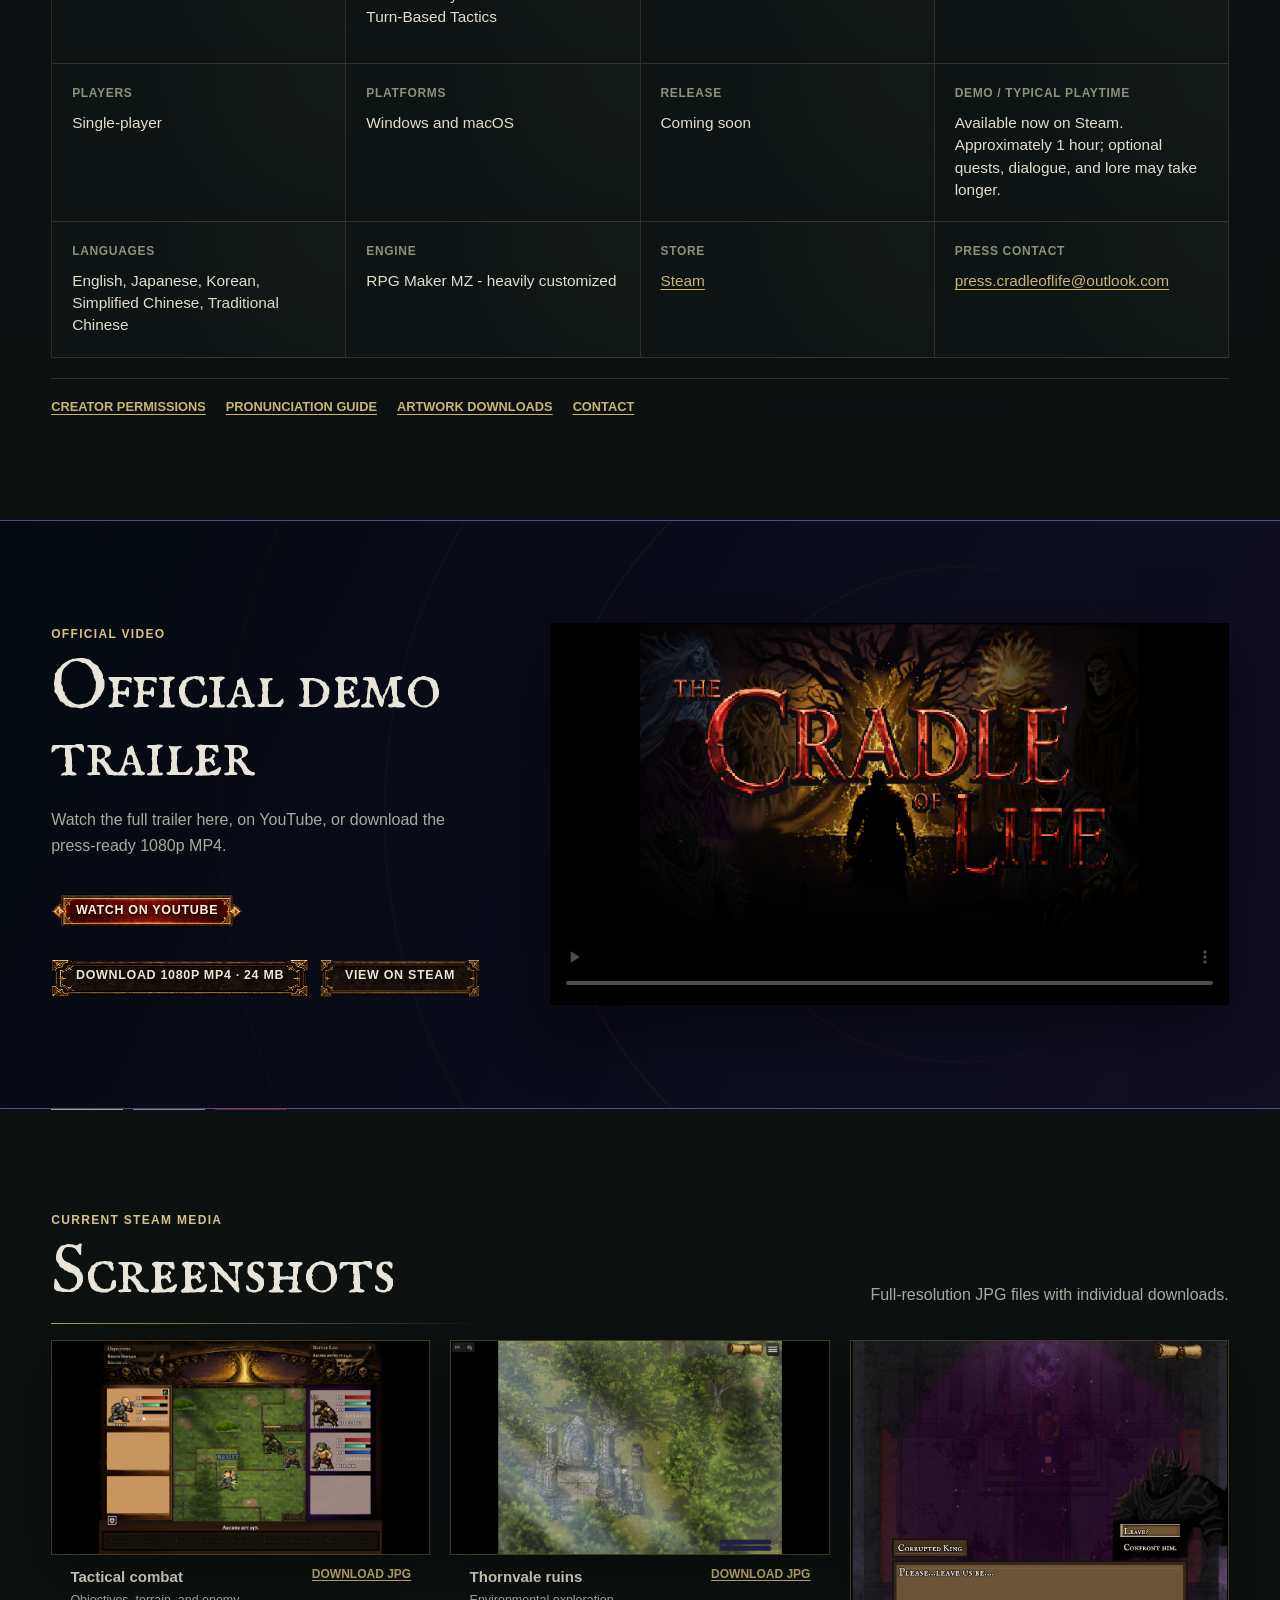
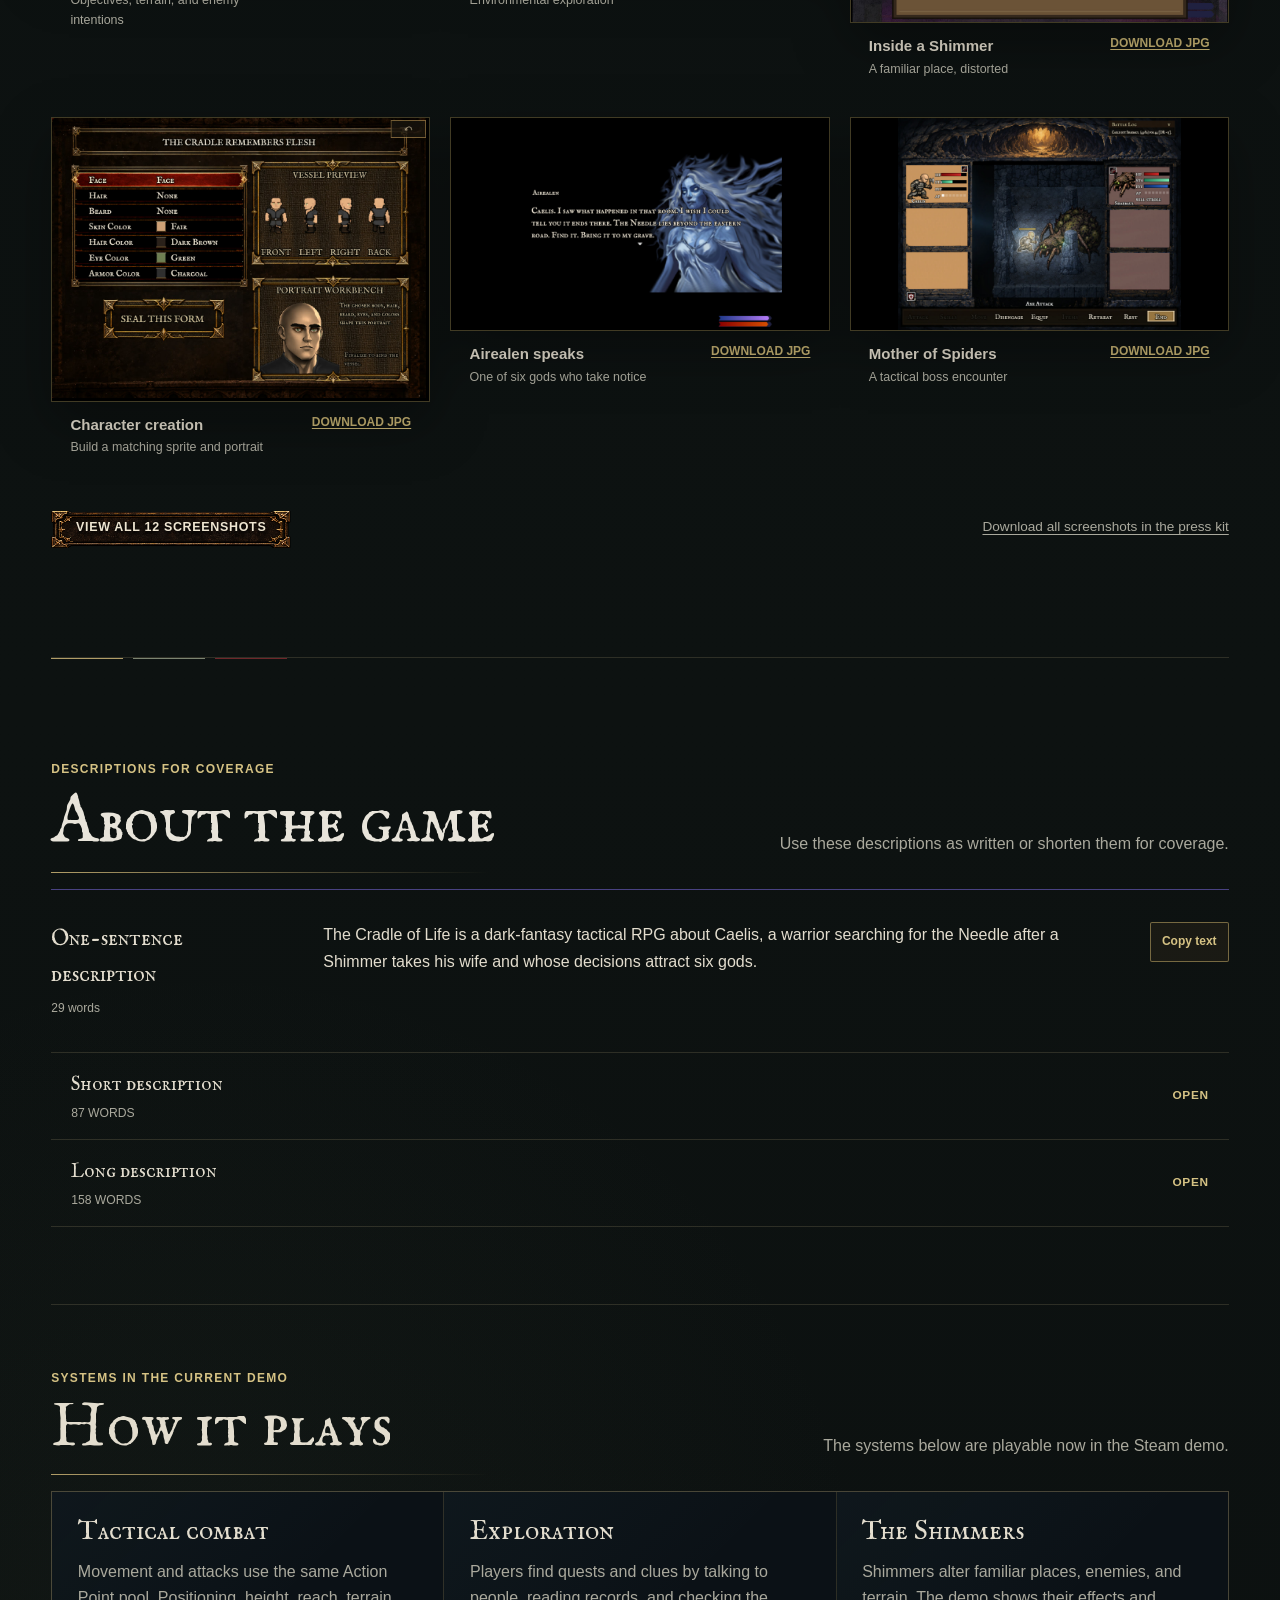
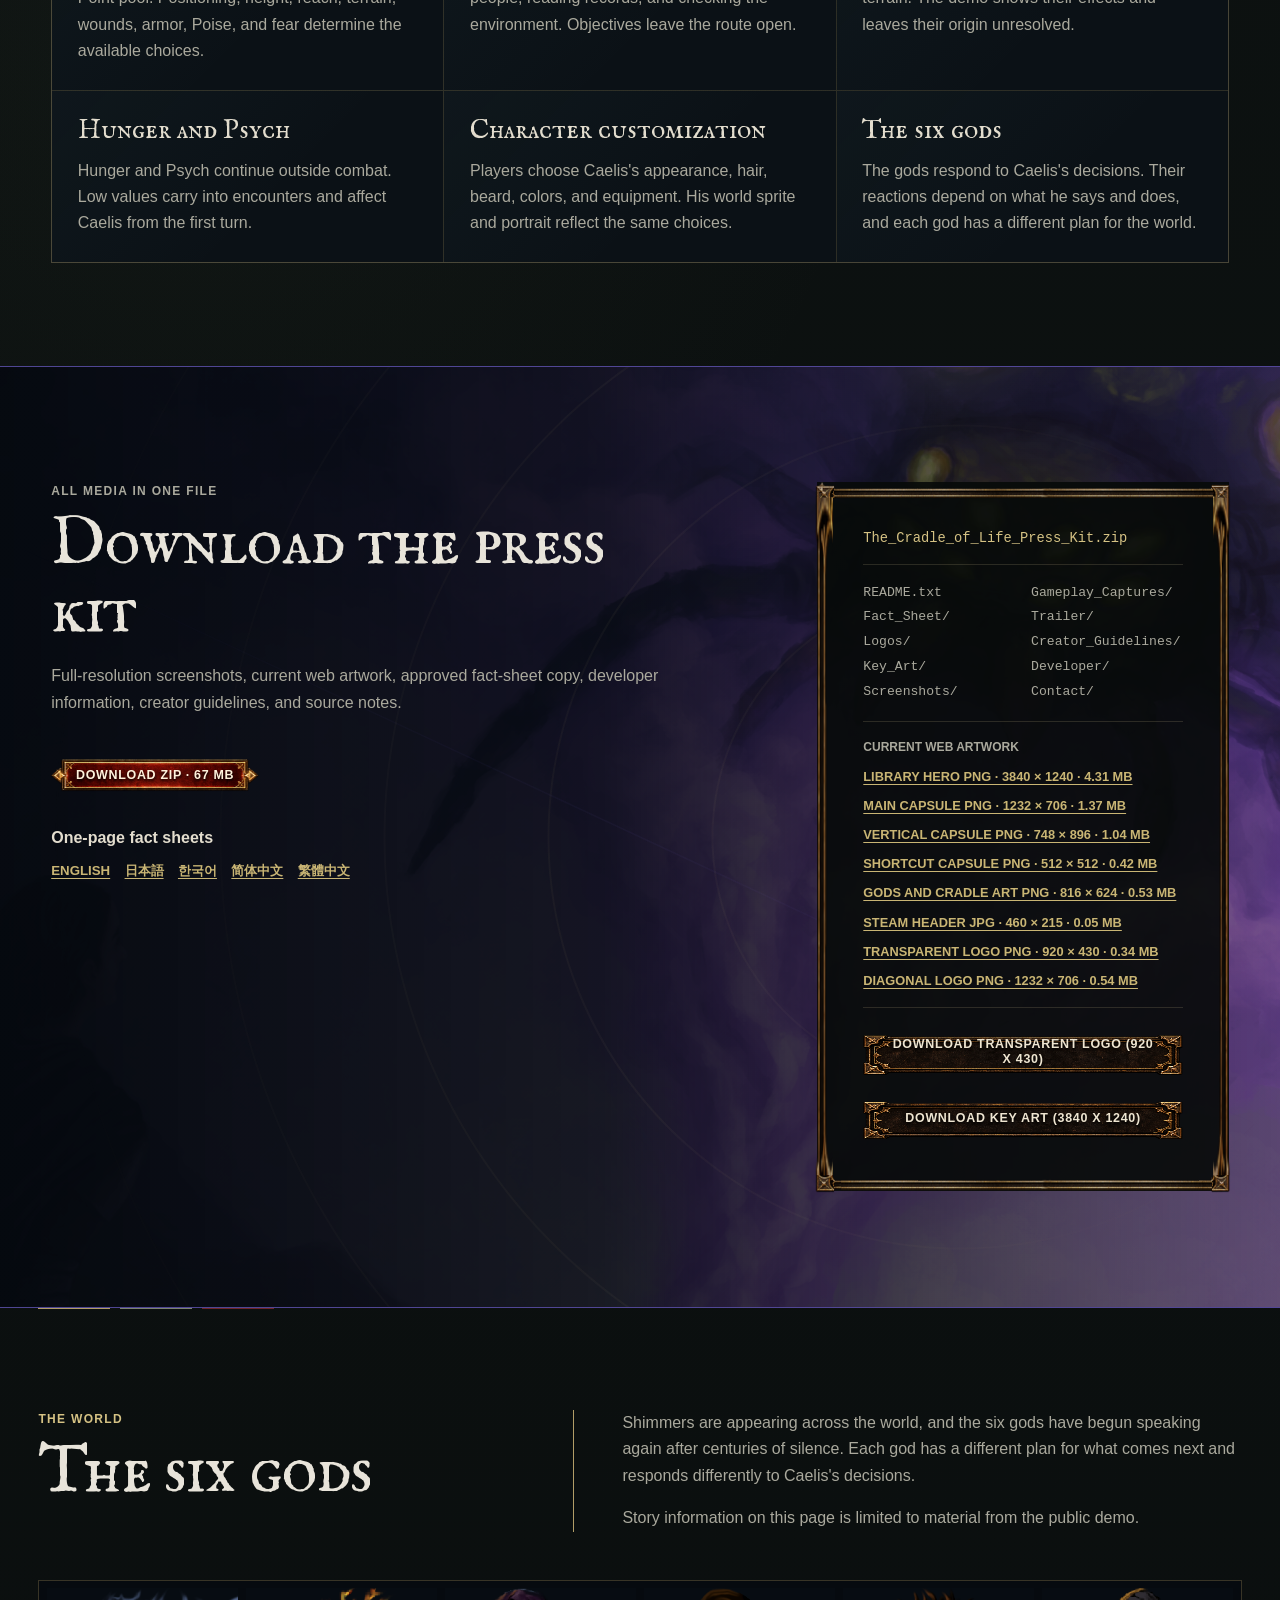
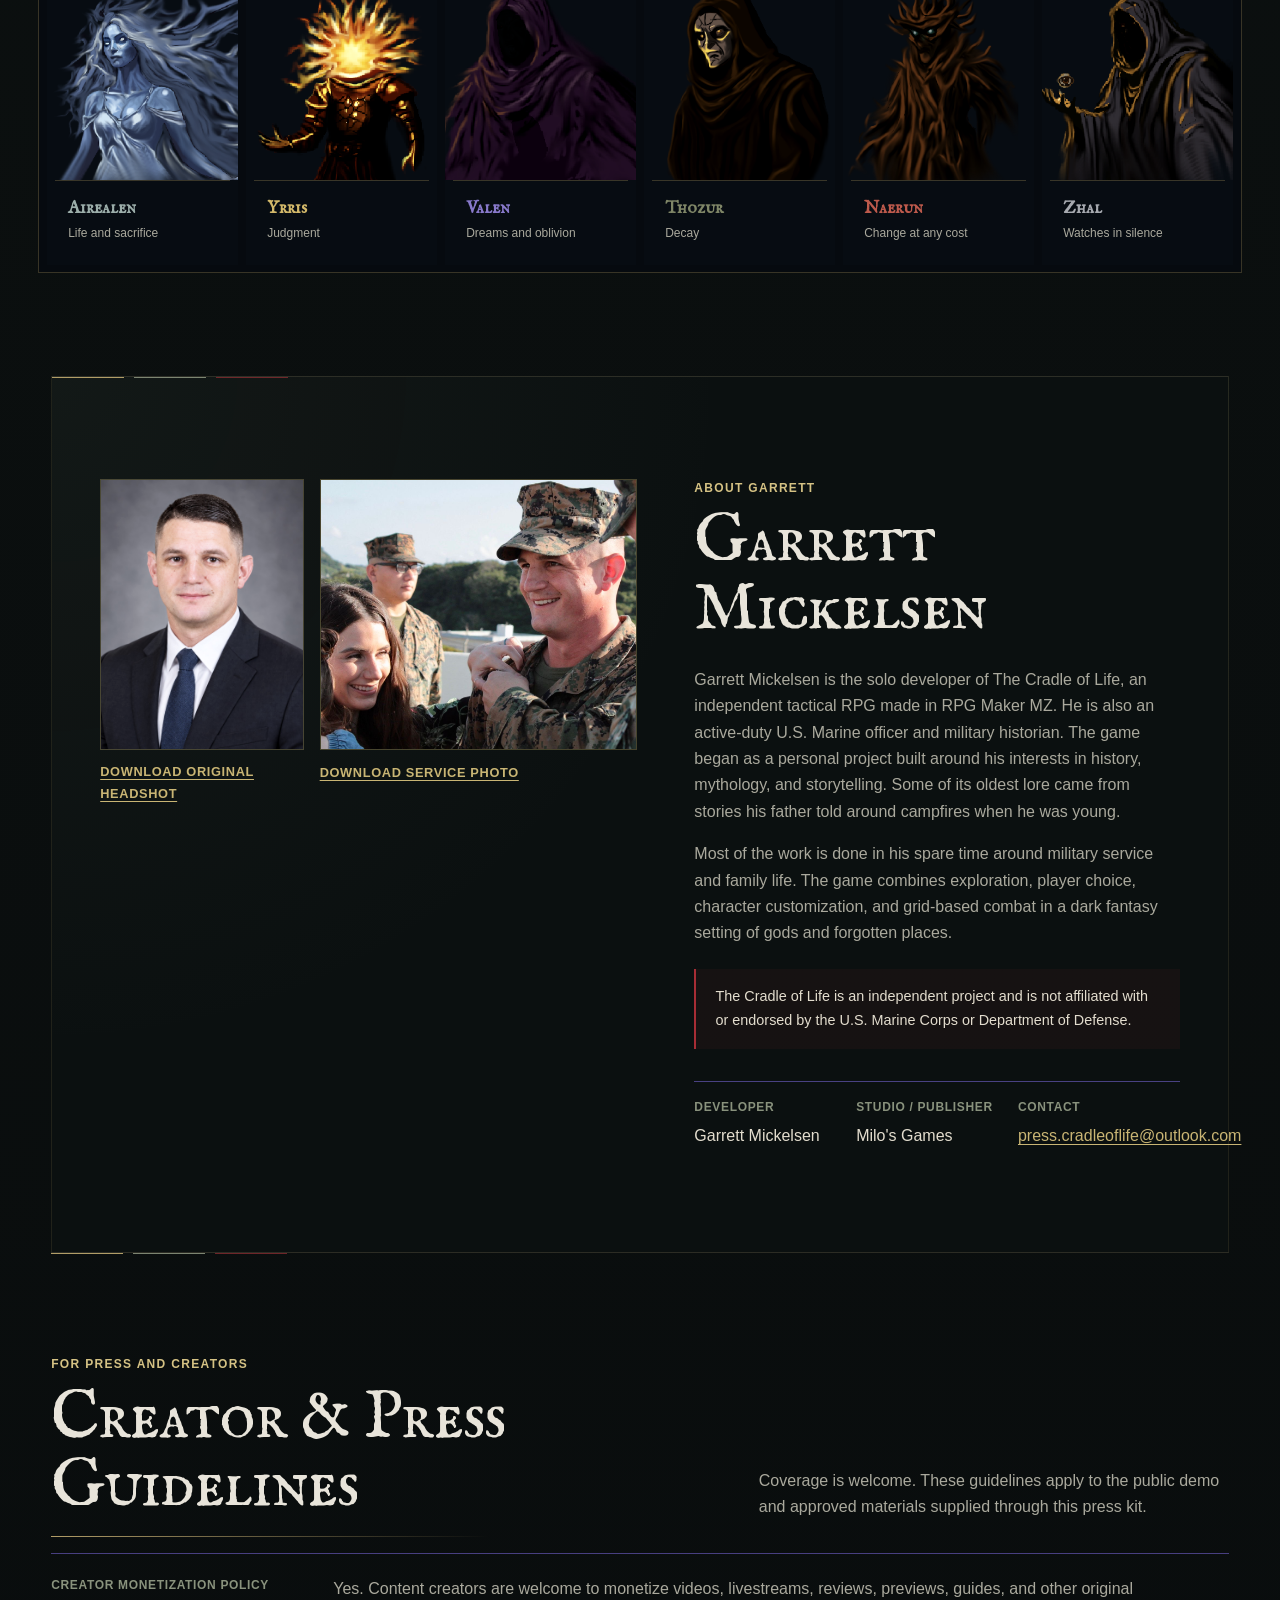
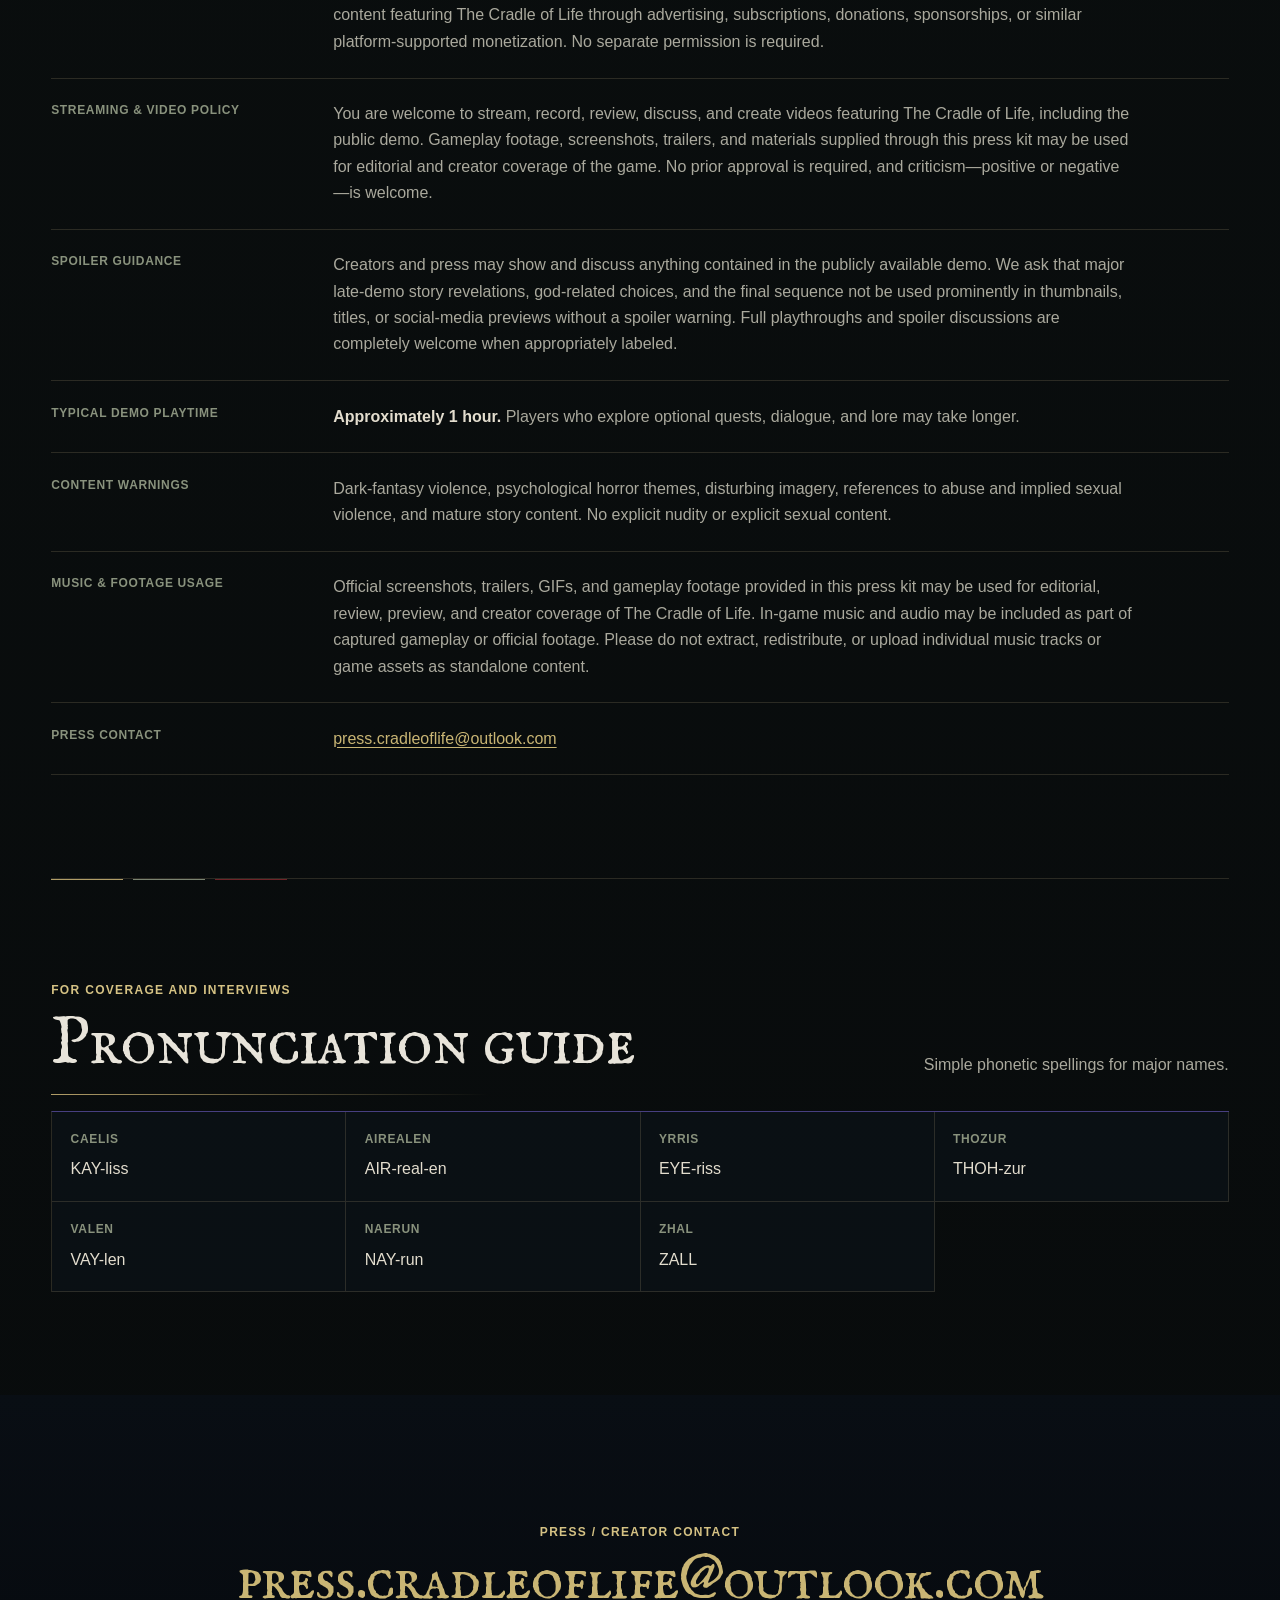
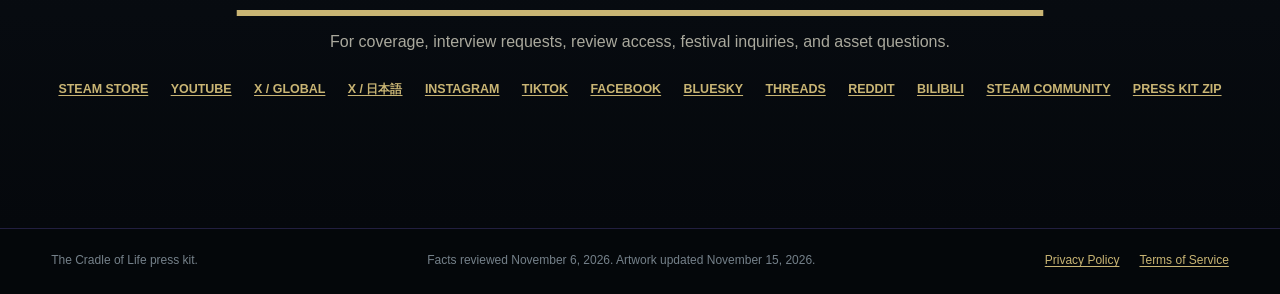
==== commit a75802e3: "Enlarge desktop logo and darken mobile chapters" ====
--- a/index.html
+++ b/index.html
@@ -18,7 +18,7 @@
   <meta name="twitter:image" content="https://grmickelsen.github.io/Cradle-of-Life-Press-Kit/assets/key-art/CradleOfLife_MainCapsule_1232x706.png">
   <link rel="canonical" href="https://grmickelsen.github.io/Cradle-of-Life-Press-Kit/">
   <link rel="icon" href="assets/favicon.png" type="image/png">
-  <link rel="stylesheet" href="css/style.css?v=20261115-desktop-split-logo">
+  <link rel="stylesheet" href="css/style.css?v=20261115-larger-desktop-logo-darker-mobile">
   <script type="application/ld+json">
   {"@context":"https://schema.org","@type":"VideoGame","name":"The Cradle of Life","description":"A dark-fantasy tactical RPG with grid combat, exploration, and decisions that draw the attention of six gods.","genre":["Dark Fantasy RPG","Tactical RPG","Turn-Based Tactics"],"playMode":"SinglePlayer","operatingSystem":["Windows","macOS"],"author":{"@type":"Person","name":"Garrett Mickelsen"},"publisher":{"@type":"Organization","name":"Milo's Games"},"url":"https://store.steampowered.com/app/4580240/The_Cradle_of_Life/","trailer":{"@type":"VideoObject","name":"The Cradle of Life - Official Demo Trailer","thumbnailUrl":"https://grmickelsen.github.io/Cradle-of-Life-Press-Kit/assets/trailer/official-trailer-poster.png","contentUrl":"https://youtu.be/dXcrJQChVNU"}}
   </script>
--- a/css/style.css
+++ b/css/style.css
@@ -2065,7 +2065,7 @@
     content: "";
     position: absolute;
     z-index: 3;
-    width: clamp(620px, 42vw, 780px);
+    width: clamp(680px, 46vw, 900px);
     aspect-ratio: 1232 / 706;
     background: url("../assets/logo/CradleOfLife_MainLogo_1232x706.png") center / 100% auto no-repeat;
     opacity: 0;
@@ -2136,7 +2136,16 @@
   .first-impression[data-story-stage="1"] .story-shade,
   .first-impression[data-story-stage="2"] .story-shade,
   .first-impression[data-story-stage="3"] .story-shade {
-    background: linear-gradient(0deg, rgba(5, 5, 4, 0.9) 0%, rgba(5, 5, 4, 0.61) 31%, rgba(5, 5, 4, 0.12) 61%, transparent 82%);
+    background: linear-gradient(0deg, rgba(5, 5, 4, 0.93) 0%, rgba(5, 5, 4, 0.66) 31%, rgba(5, 5, 4, 0.15) 61%, transparent 82%);
+  }
+
+  .first-impression[data-story-stage="1"] .story-video,
+  .first-impression[data-story-stage="2"] .story-video {
+    filter: saturate(1.03) contrast(1.02) brightness(1.23);
+  }
+
+  .first-impression[data-story-stage="3"] .story-gods-art {
+    filter: saturate(1.02) contrast(1.02) brightness(1.14);
   }
 
   .story-panel-title { bottom: 5rem; }
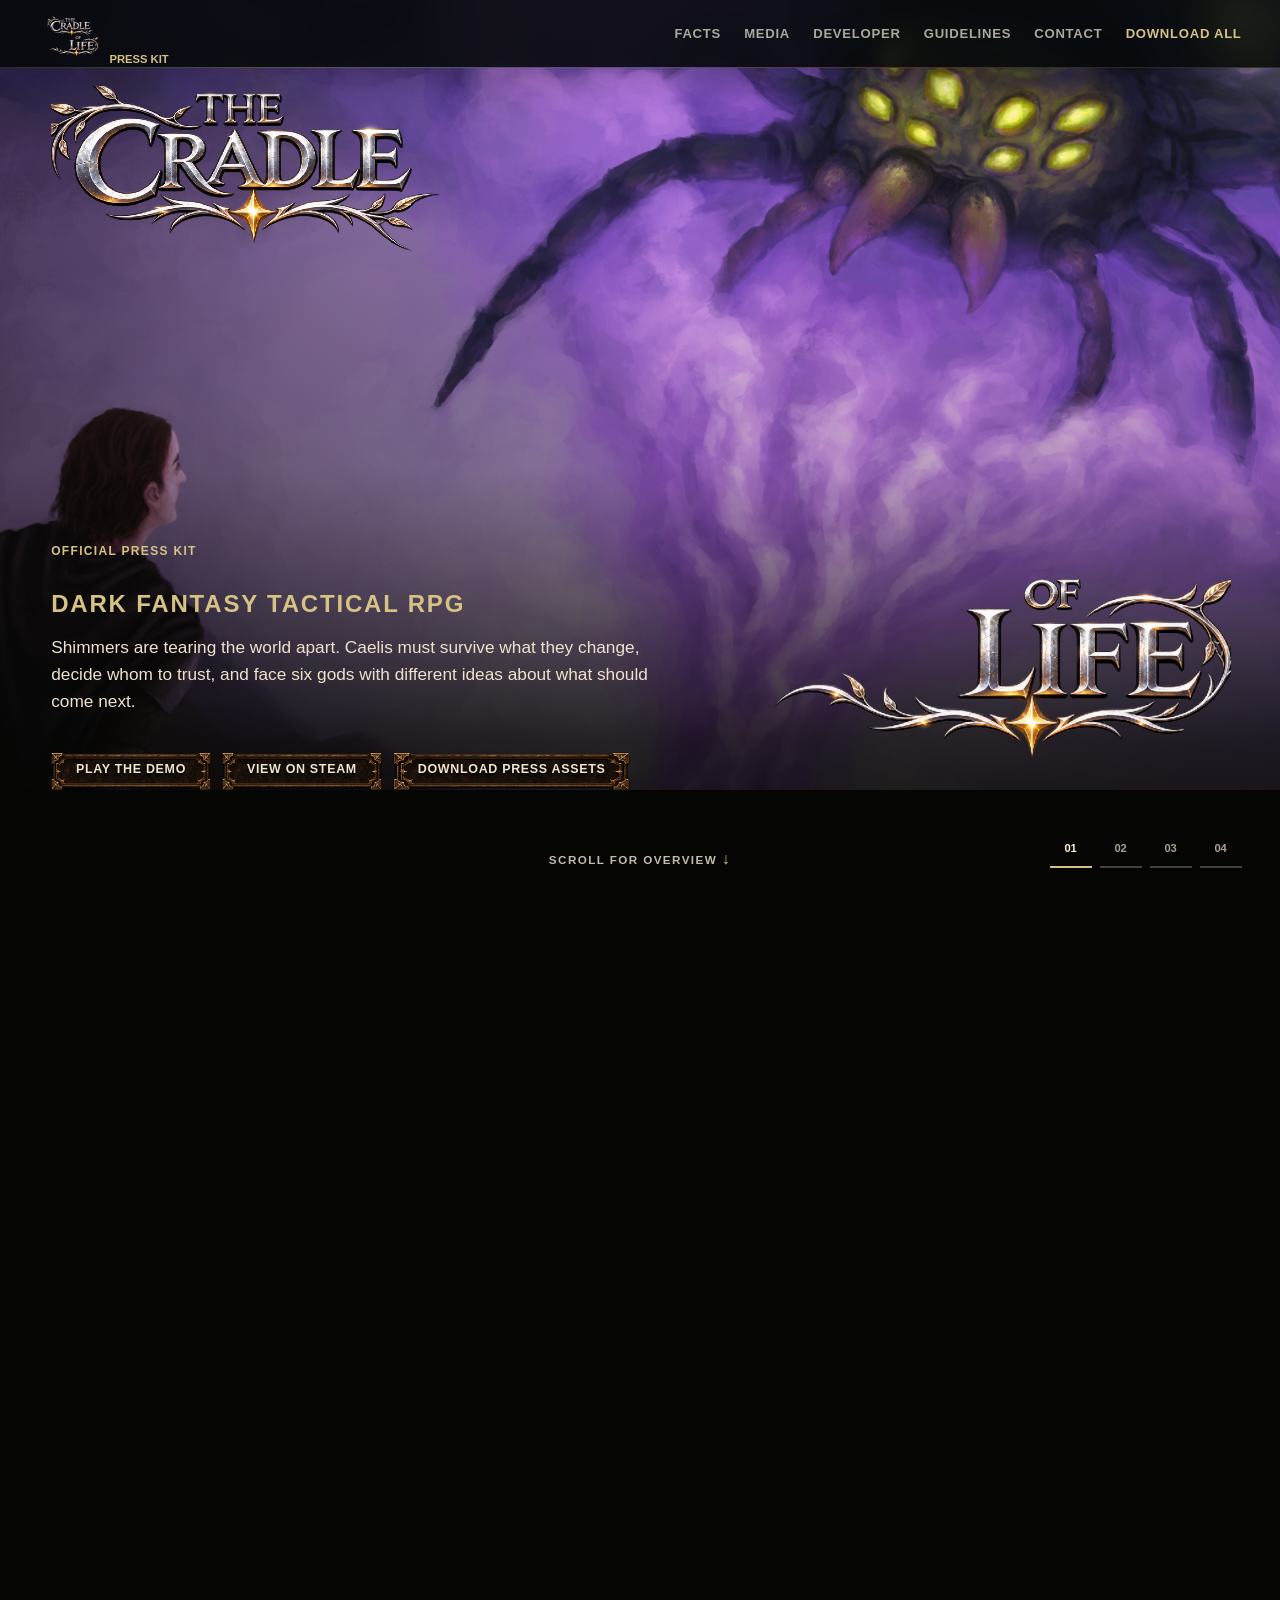
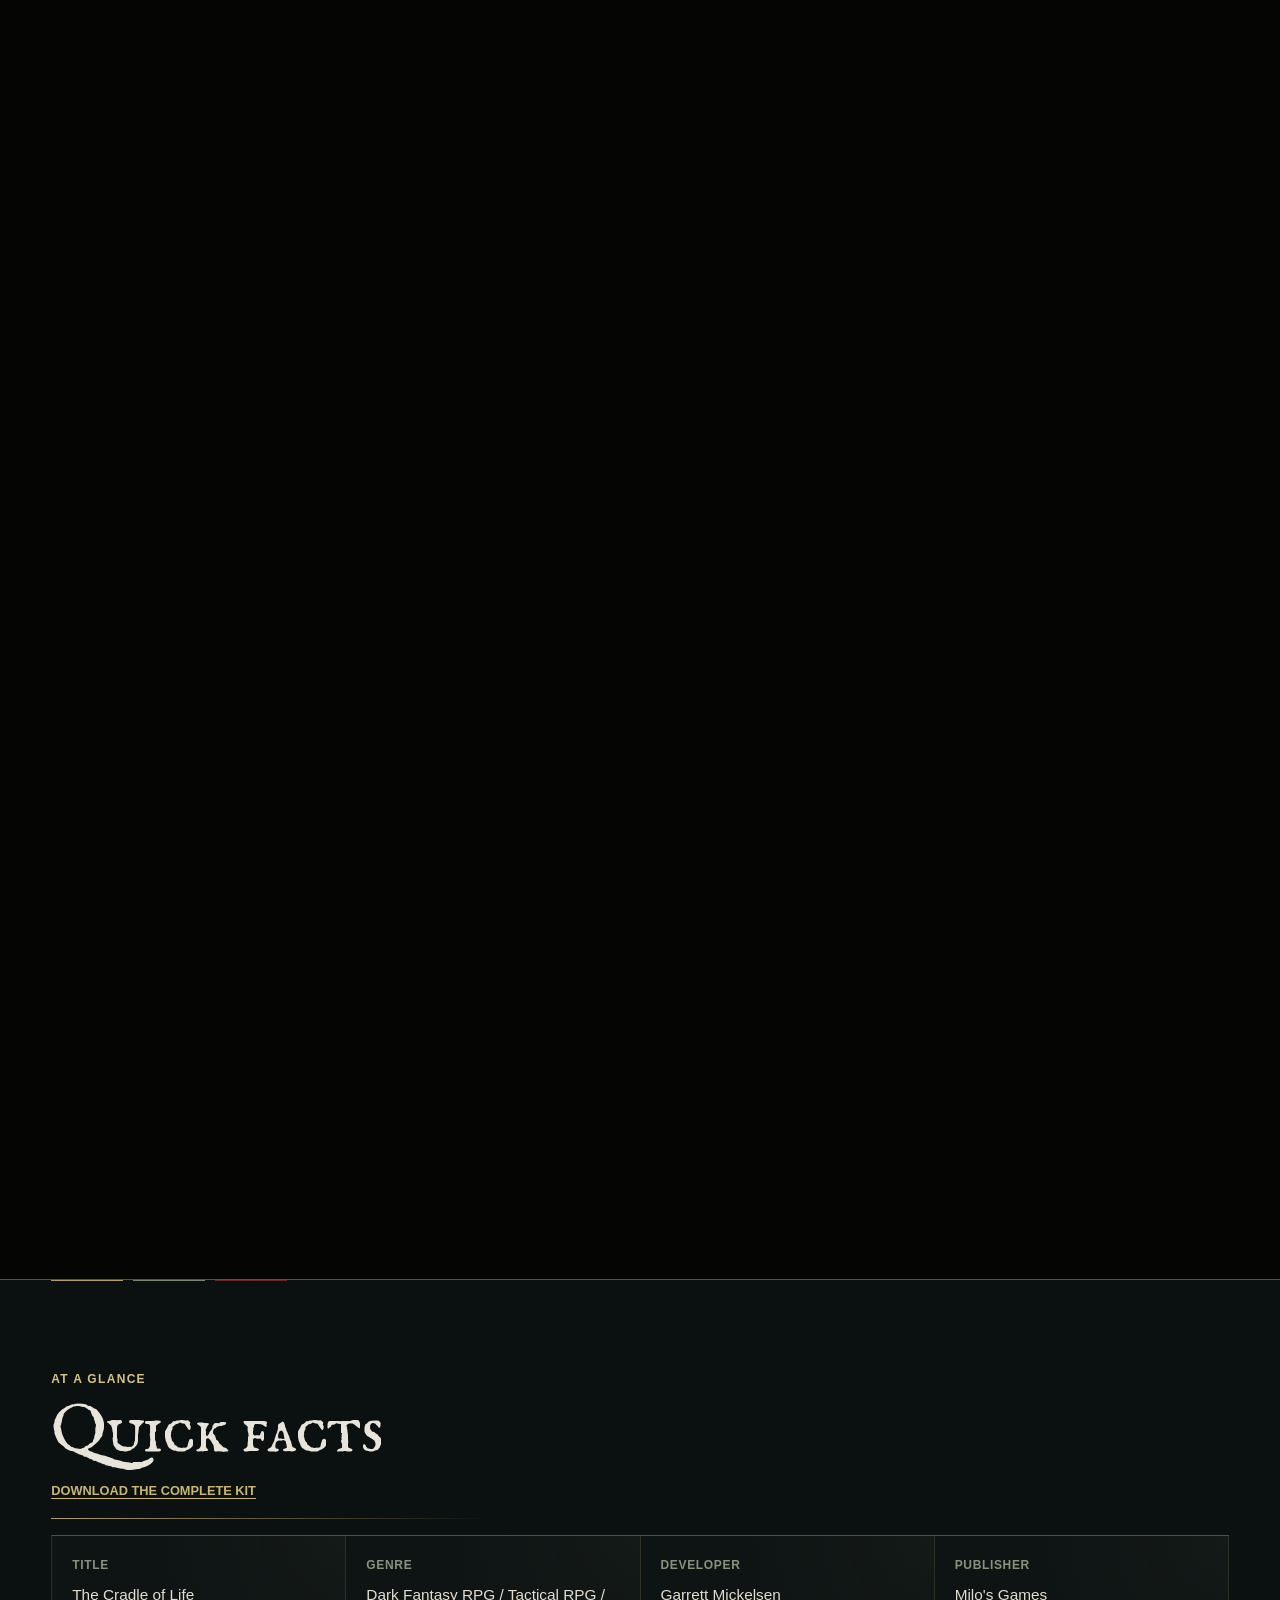
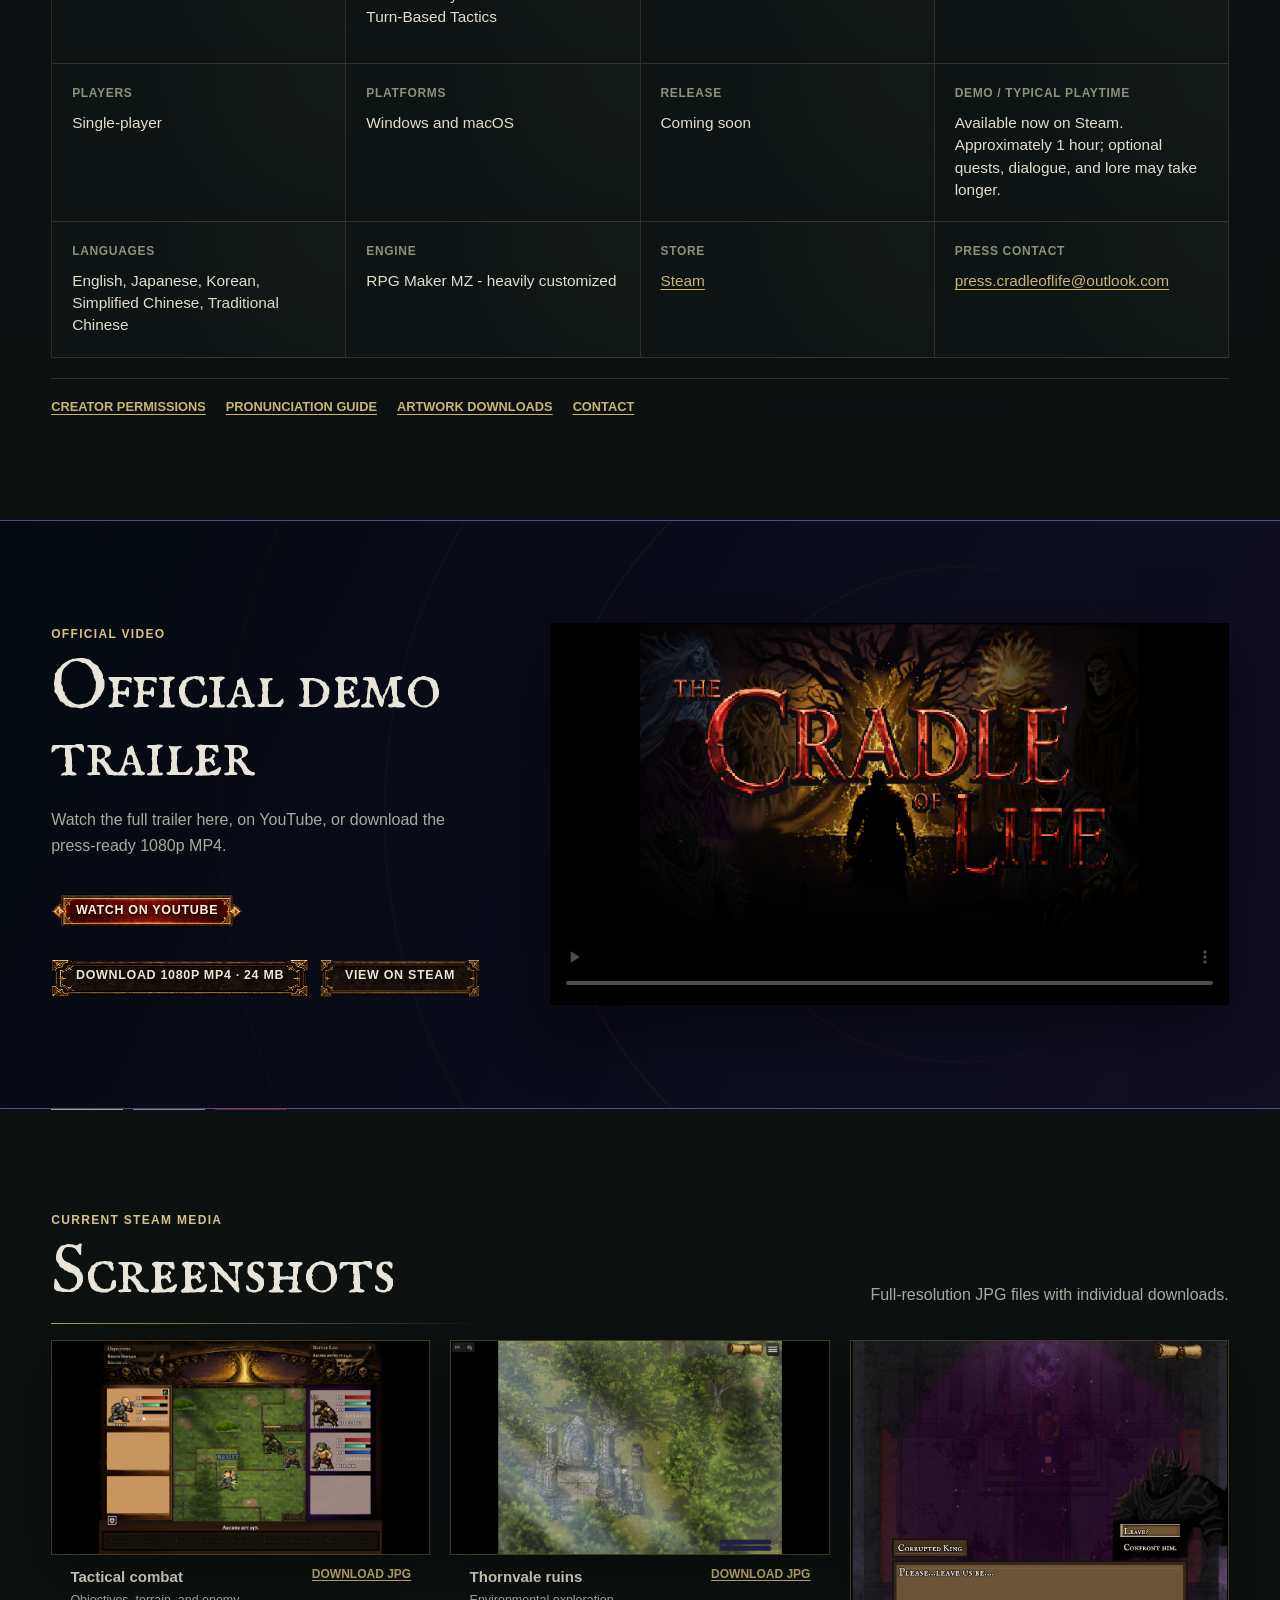
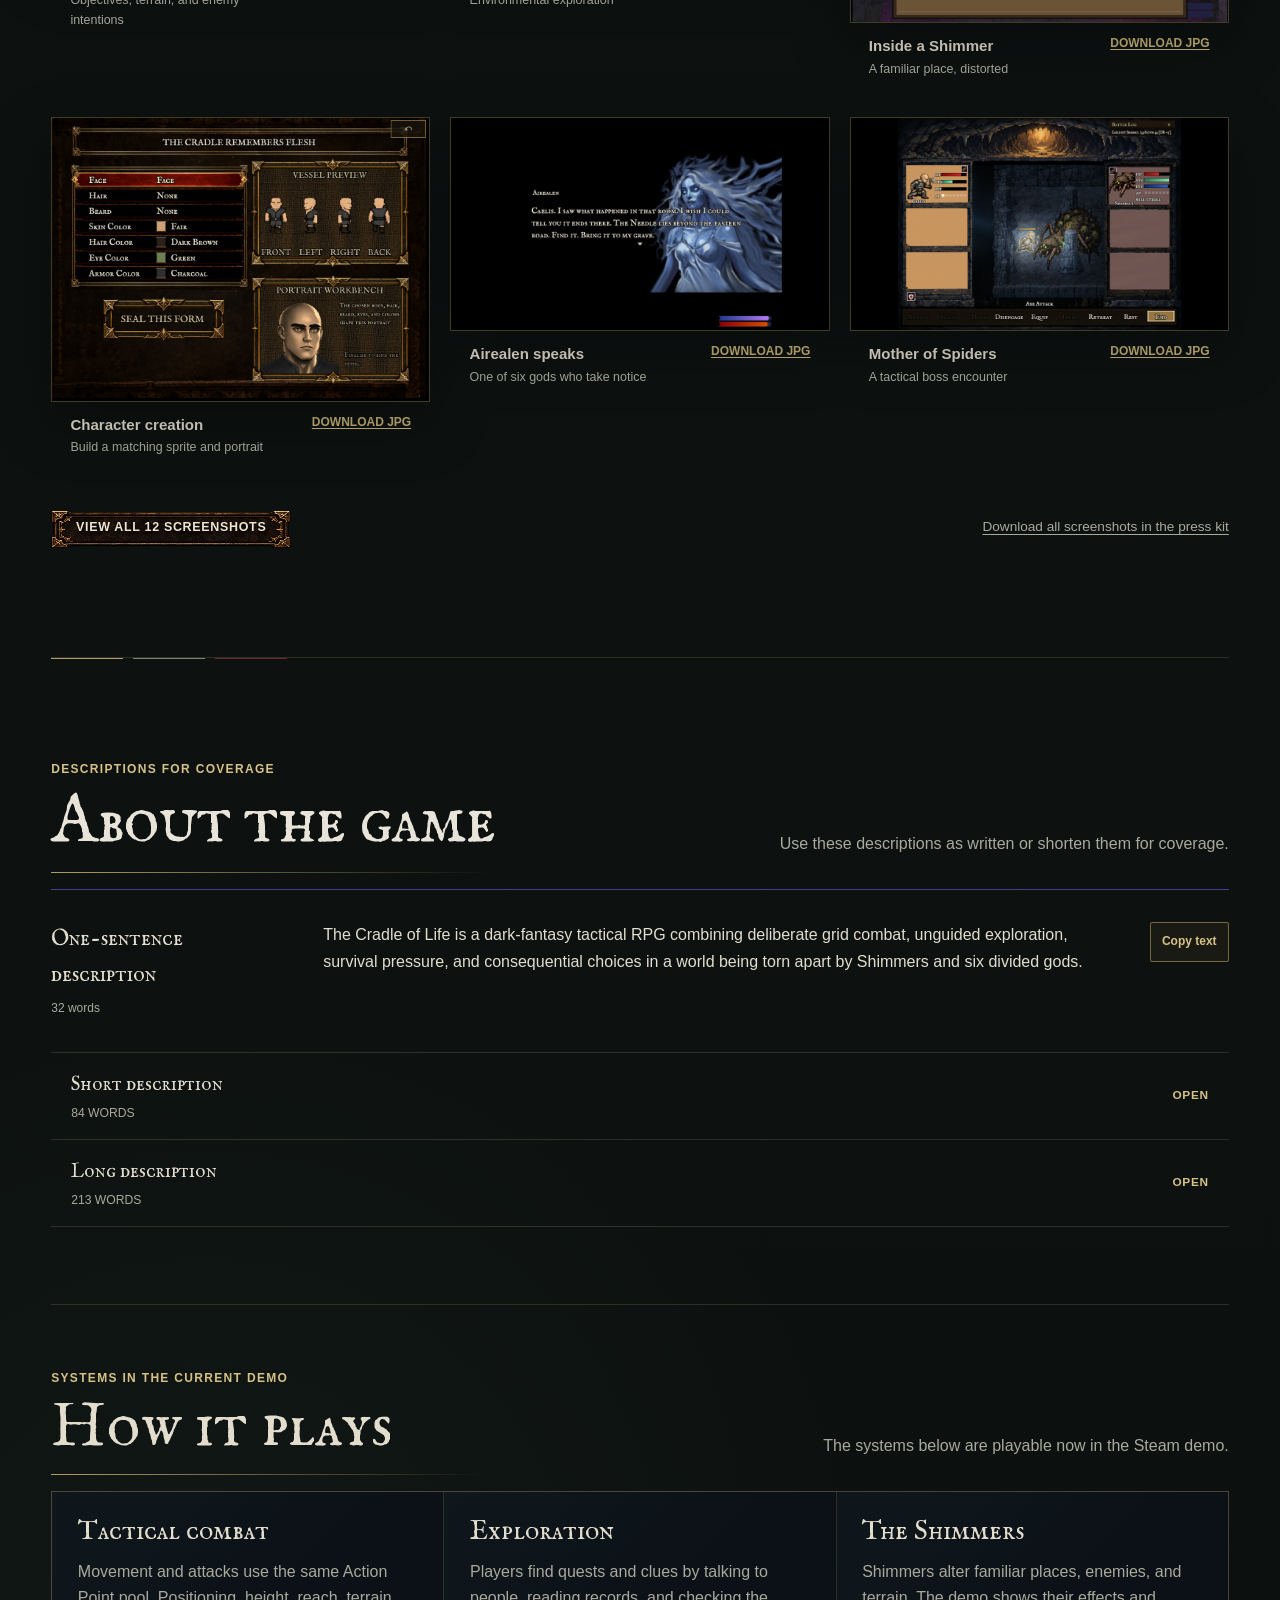
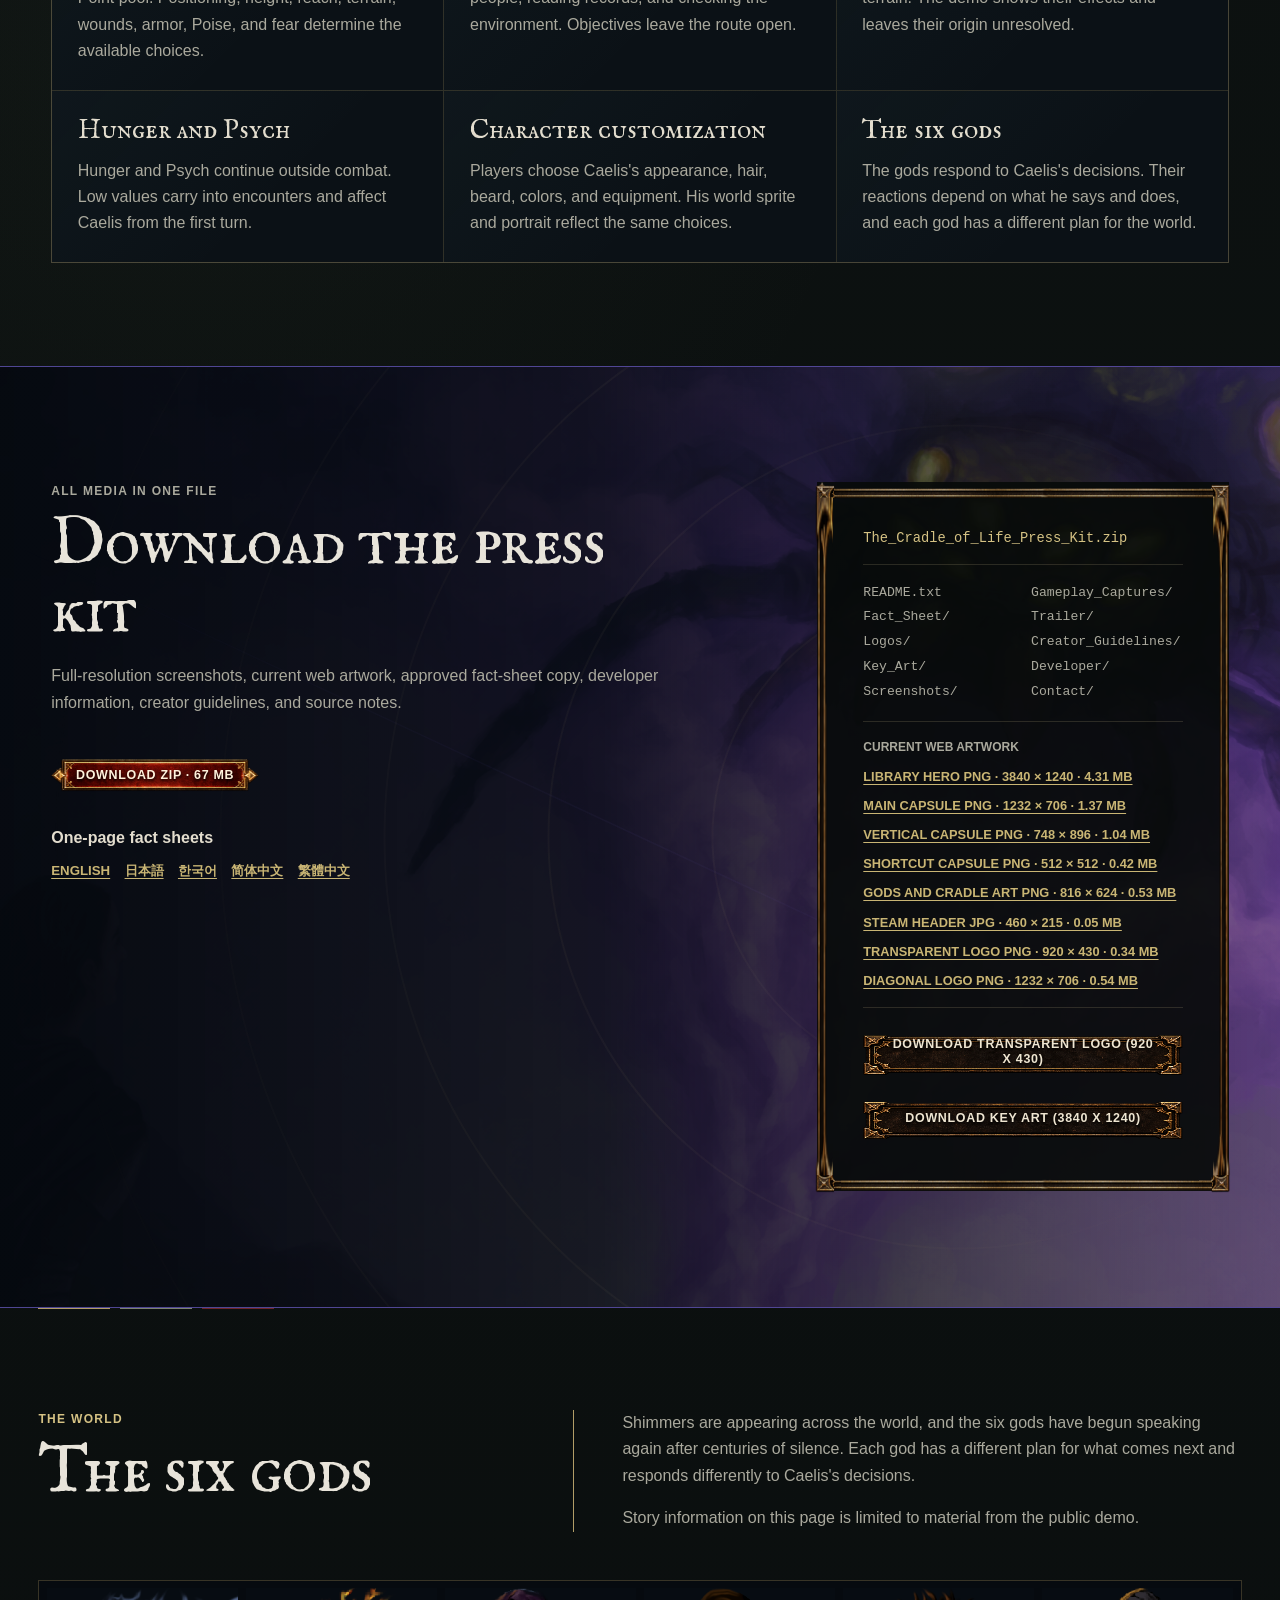
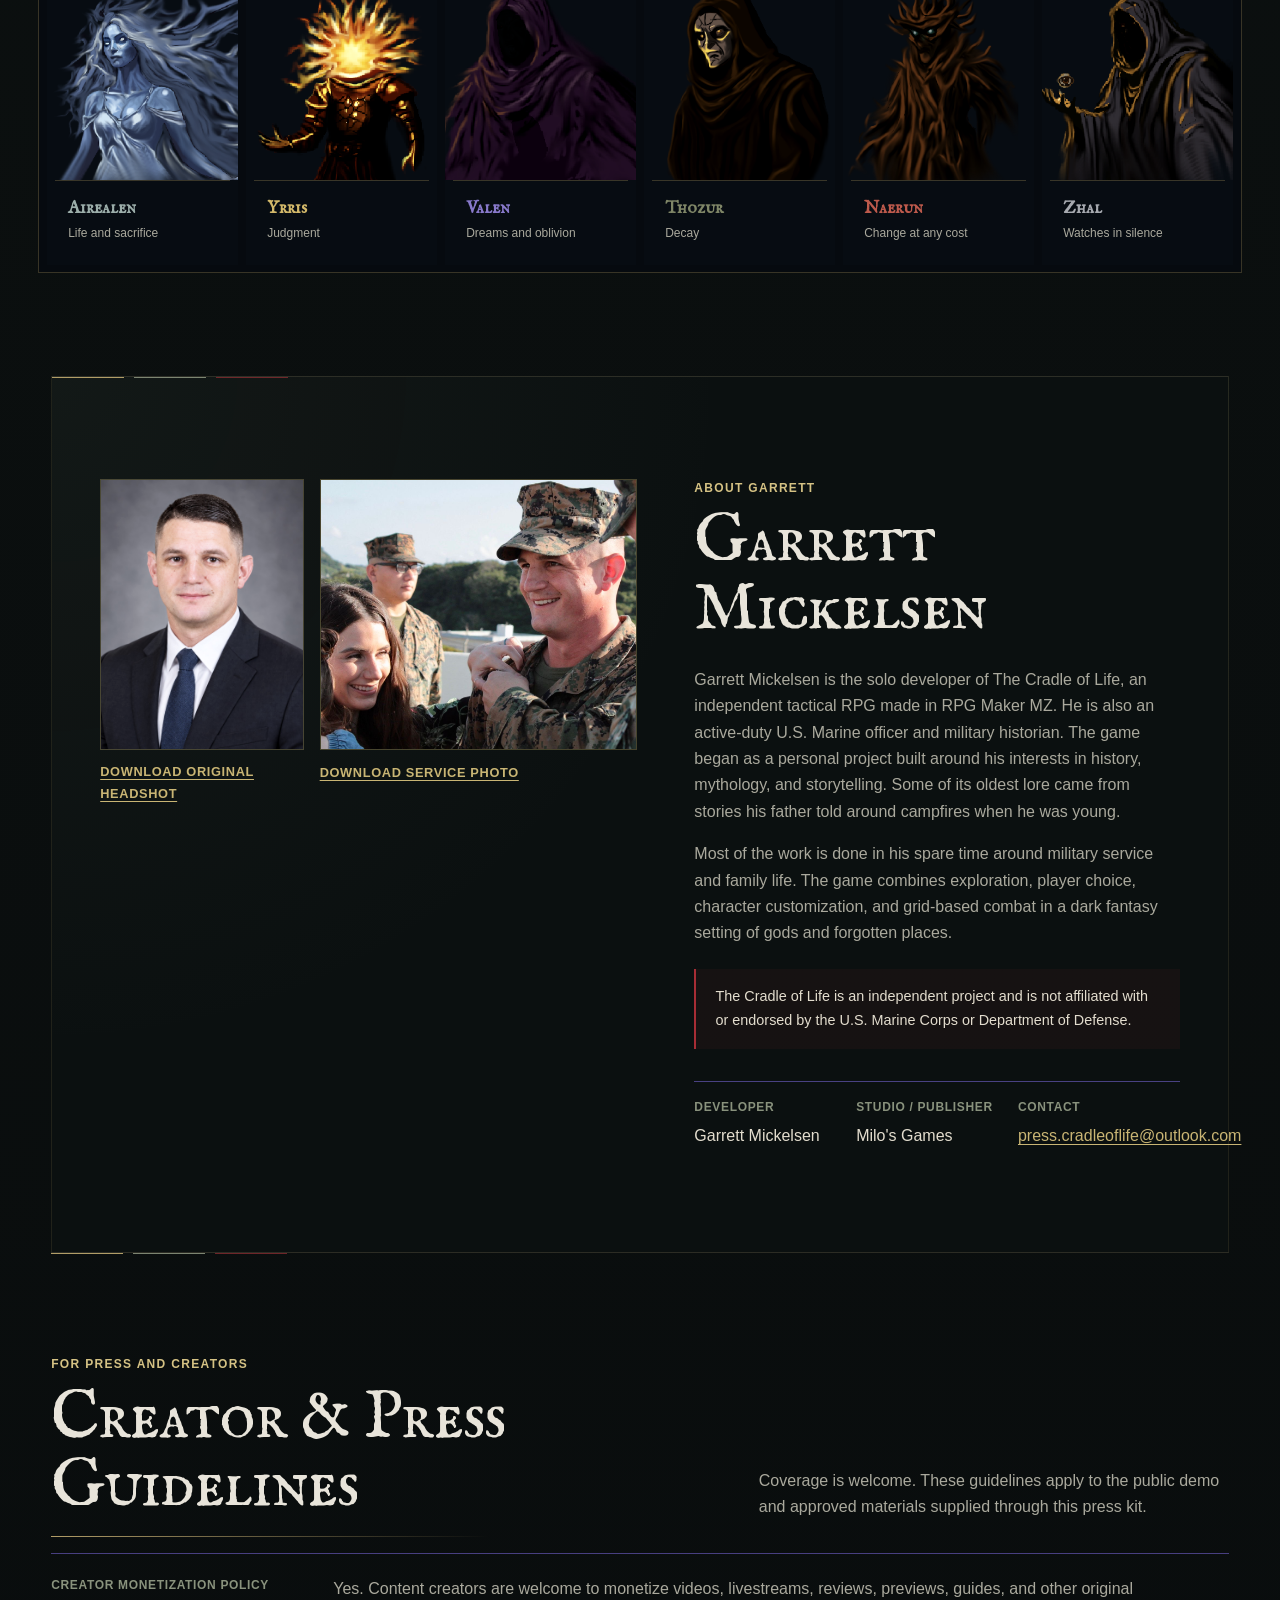
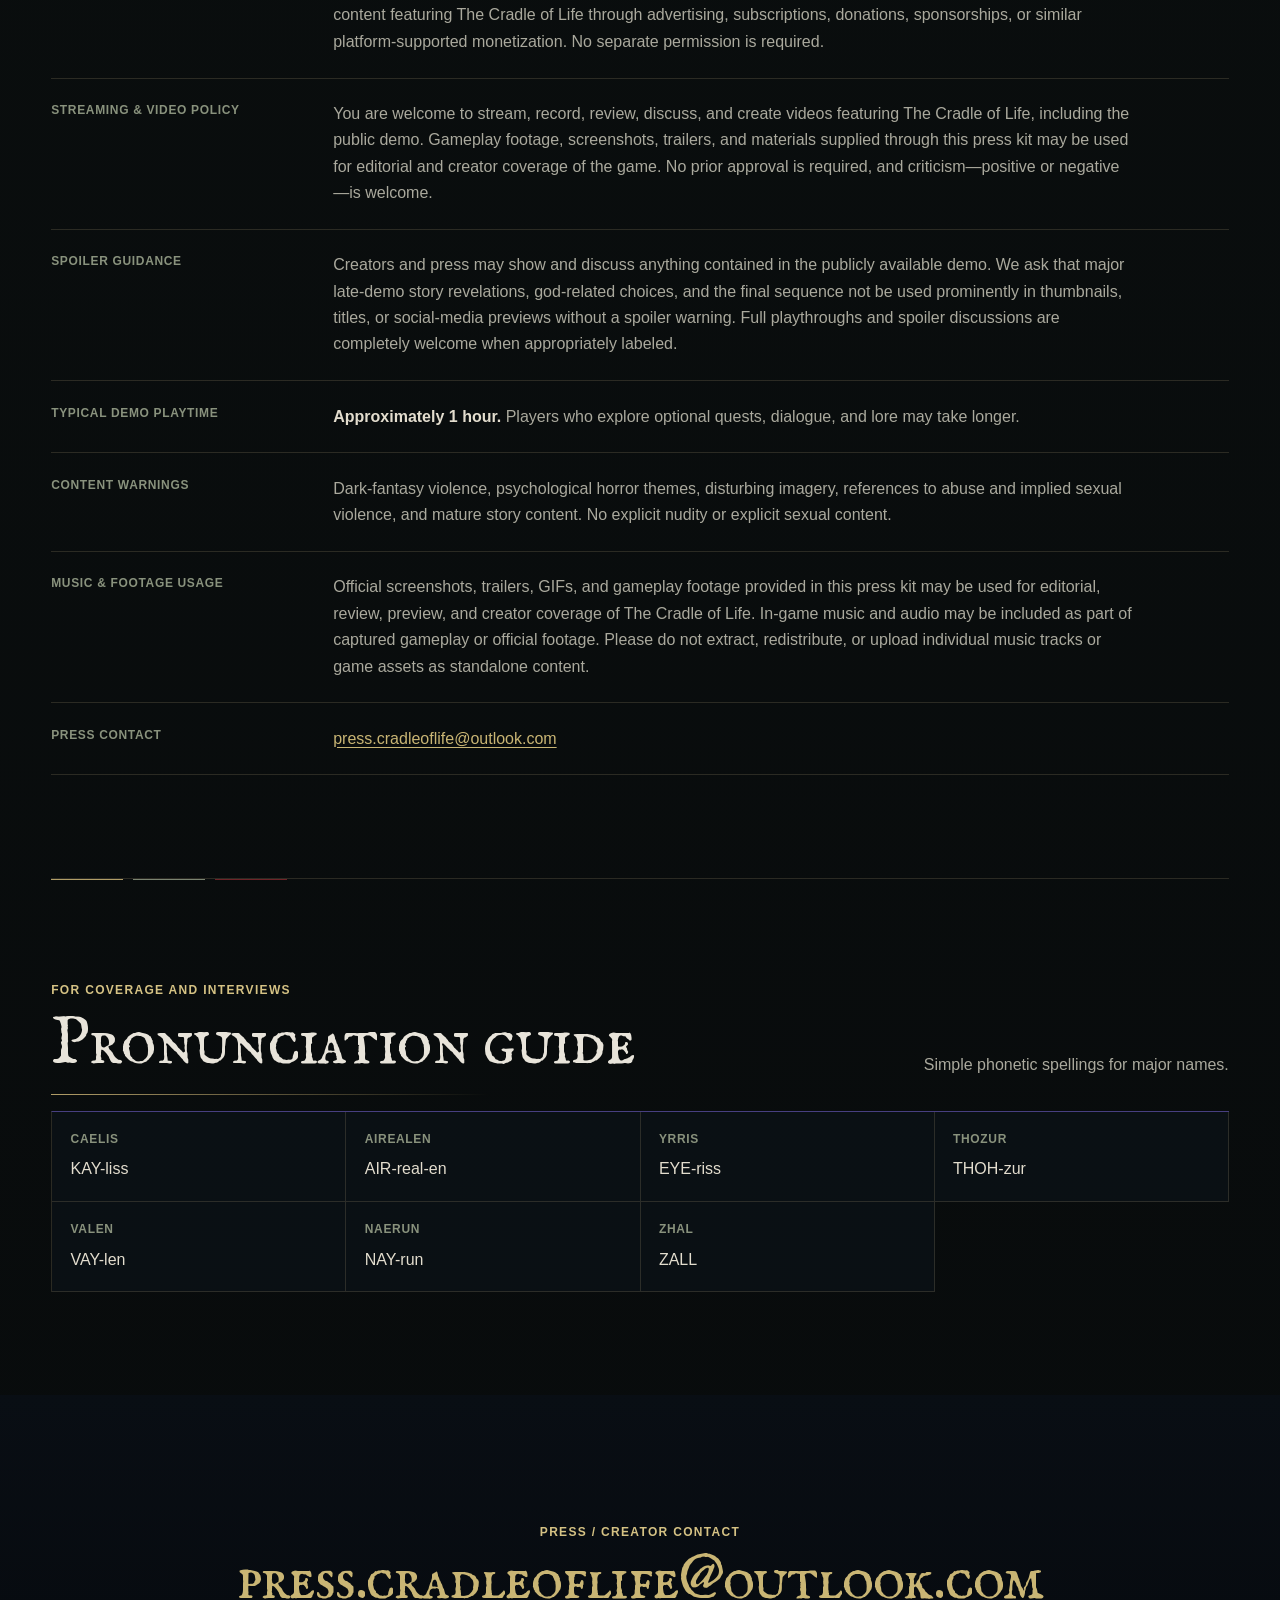
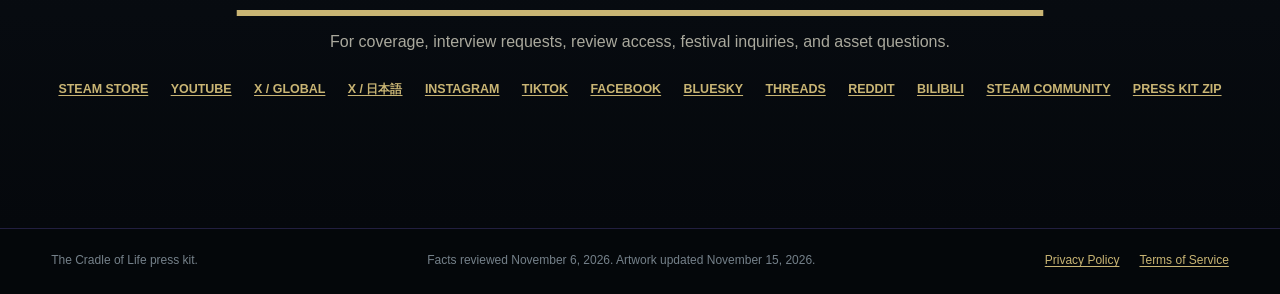
==== commit b3512d34: "Align press copy with current lore" ====
--- a/index.html
+++ b/index.html
@@ -66,7 +66,7 @@
             <h1 class="sr-only" id="hero-title">The Cradle of Life</h1>
             <div class="hero-logo" aria-hidden="true"></div>
             <p class="hero-genre">Dark Fantasy Tactical RPG</p>
-            <p class="hero-hook">Caelis is searching for the Needle after a Shimmer takes his wife. Six gods have begun watching what he does.</p>
+            <p class="hero-hook">Shimmers are tearing the world apart. Caelis must survive what they change, decide whom to trust, and face six gods with different ideas about what should come next.</p>
             <div class="hero-actions" aria-label="Primary links">
               <a class="button button-primary" href="https://store.steampowered.com/app/4580240/The_Cradle_of_Life/" target="_blank" rel="noopener"><span>Play the demo</span></a>
               <a class="button button-secondary" href="https://store.steampowered.com/app/4580240/The_Cradle_of_Life/" target="_blank" rel="noopener"><span>View on Steam</span></a>
@@ -256,31 +256,29 @@
 
       <div class="copy-stack">
         <article class="copy-block copy-block-primary">
-          <div class="copy-label"><h3>One-sentence description</h3><span>29 words</span></div>
-          <p data-copy-text>The Cradle of Life is a dark-fantasy tactical RPG about Caelis, a warrior searching for the Needle after a Shimmer takes his wife and whose decisions attract six gods.</p>
+          <div class="copy-label"><h3>One-sentence description</h3><span>32 words</span></div>
+          <p data-copy-text>The Cradle of Life is a dark-fantasy tactical RPG combining deliberate grid combat, unguided exploration, survival pressure, and consequential choices in a world being torn apart by Shimmers and six divided gods.</p>
           <button class="copy-button" type="button" data-copy-button>Copy text</button>
         </article>
 
         <details class="copy-block copy-collapsible">
-          <summary><span><strong>Short description</strong><small>87 words</small></span><span class="copy-summary-action">Open</span></summary>
+          <summary><span><strong>Short description</strong><small>84 words</small></span><span class="copy-summary-action">Open</span></summary>
           <div class="copy-collapsible-body">
-          <p data-copy-text>The Cradle of Life is a dark-fantasy tactical RPG about Caelis, a warrior searching for the Needle after a Shimmer takes his wife. Combat takes place on a grid where movement and attacks use Action Points. Positioning, height, reach, wounds, Poise, Hunger, and Psych affect each encounter. The opening takes place in Thornvale, where players question people and search for quests and clues. Six gods respond to Caelis's decisions, and each has a different plan for the world. The Steam demo covers the opening section in Thornvale.</p>
+          <p data-copy-text>The Cradle of Life is a dark-fantasy tactical RPG built around deliberate grid combat, unguided exploration, and difficult choices in a world growing less stable by the day. As Caelis, players investigate Shimmers that distort places, memory, and human lives while managing Action Points, terrain, weapon reach, Poise, wounds, Hunger, and Psych. People and records often disagree, and six gods with incompatible visions respond to what Caelis does. The Steam demo introduces Thornvale, its surrounding wilderness, and the first signs of a larger crisis.</p>
             <button class="copy-button" type="button" data-copy-button>Copy text</button>
           </div>
         </details>
 
         <details class="copy-block copy-collapsible">
-          <summary><span><strong>Long description</strong><small>158 words</small></span><span class="copy-summary-action">Open</span></summary>
+          <summary><span><strong>Long description</strong><small>213 words</small></span><span class="copy-summary-action">Open</span></summary>
           <div class="copy-collapsible-body">
-            <p data-copy-text>Shimmers are appearing without warning. They alter familiar places, and sometimes people or entire villages disappear.
-
-After a Shimmer takes his wife, Caelis searches for the Needle, a forgotten relic that may explain what happened. The search begins in Thornvale. Objectives leave the route open. Players progress by questioning people, reading records, and checking roads, homes, caves, ruins, and forests.
-
-Combat uses a tactical grid and Action Points. Movement and attacks draw from the same pool. Height, weapon reach, armor, wounds, Poise, fear, and terrain affect each turn. Hunger and Psych continue outside combat, so Caelis's condition when a fight begins matters.
-
-Players can customize Caelis's appearance across his world sprite and portrait. Weapon familiarity and Resolve develop through play. Six gods respond to Caelis's decisions, and each one has a different plan for the world.
-
-The Steam demo contains the opening section in Thornvale. It introduces the Shimmers and the gods while leaving their larger role unresolved.</p>
+            <p data-copy-text>Across the land, Shimmers appear without warning. They alter places, bodies, memory, and distance. Villages disappear, old dangers return, and six gods who have been silent for centuries begin speaking again. Caelis survives the destruction of Craighollow and reaches Thornvale, where a local crisis draws him into questions no witness, record, or god can answer completely.
+
+Exploration is built around observation rather than a trail of objective markers. Players question people, read what was left behind, and search roads, homes, caves, ruins, and forests for discoveries that may complicate the problem they were trying to solve. Hunger and Psych persist outside battle, turning time and unstable places into pressures of their own.
+
+Combat takes place on a tactical grid. Movement and attacks draw from the same Action Point pool. Height, weapon reach, armor, wounds, Poise, fear, and terrain affect each turn. Caelis's appearance changes in both his world sprite and portrait, while weapon familiarity, Resolve, and decisions shape the survivor he becomes.
+
+Caelis's road eventually leads toward the Needle, a forgotten relic tied to the world's history, and the Cradle beyond the Great Ocean. Neither offers a simple answer. The Steam demo covers the opening in Thornvale and introduces the Shimmers, the gods, and the human consequences of a world becoming less stable.</p>
             <button class="copy-button" type="button" data-copy-button>Copy text</button>
           </div>
         </details>
